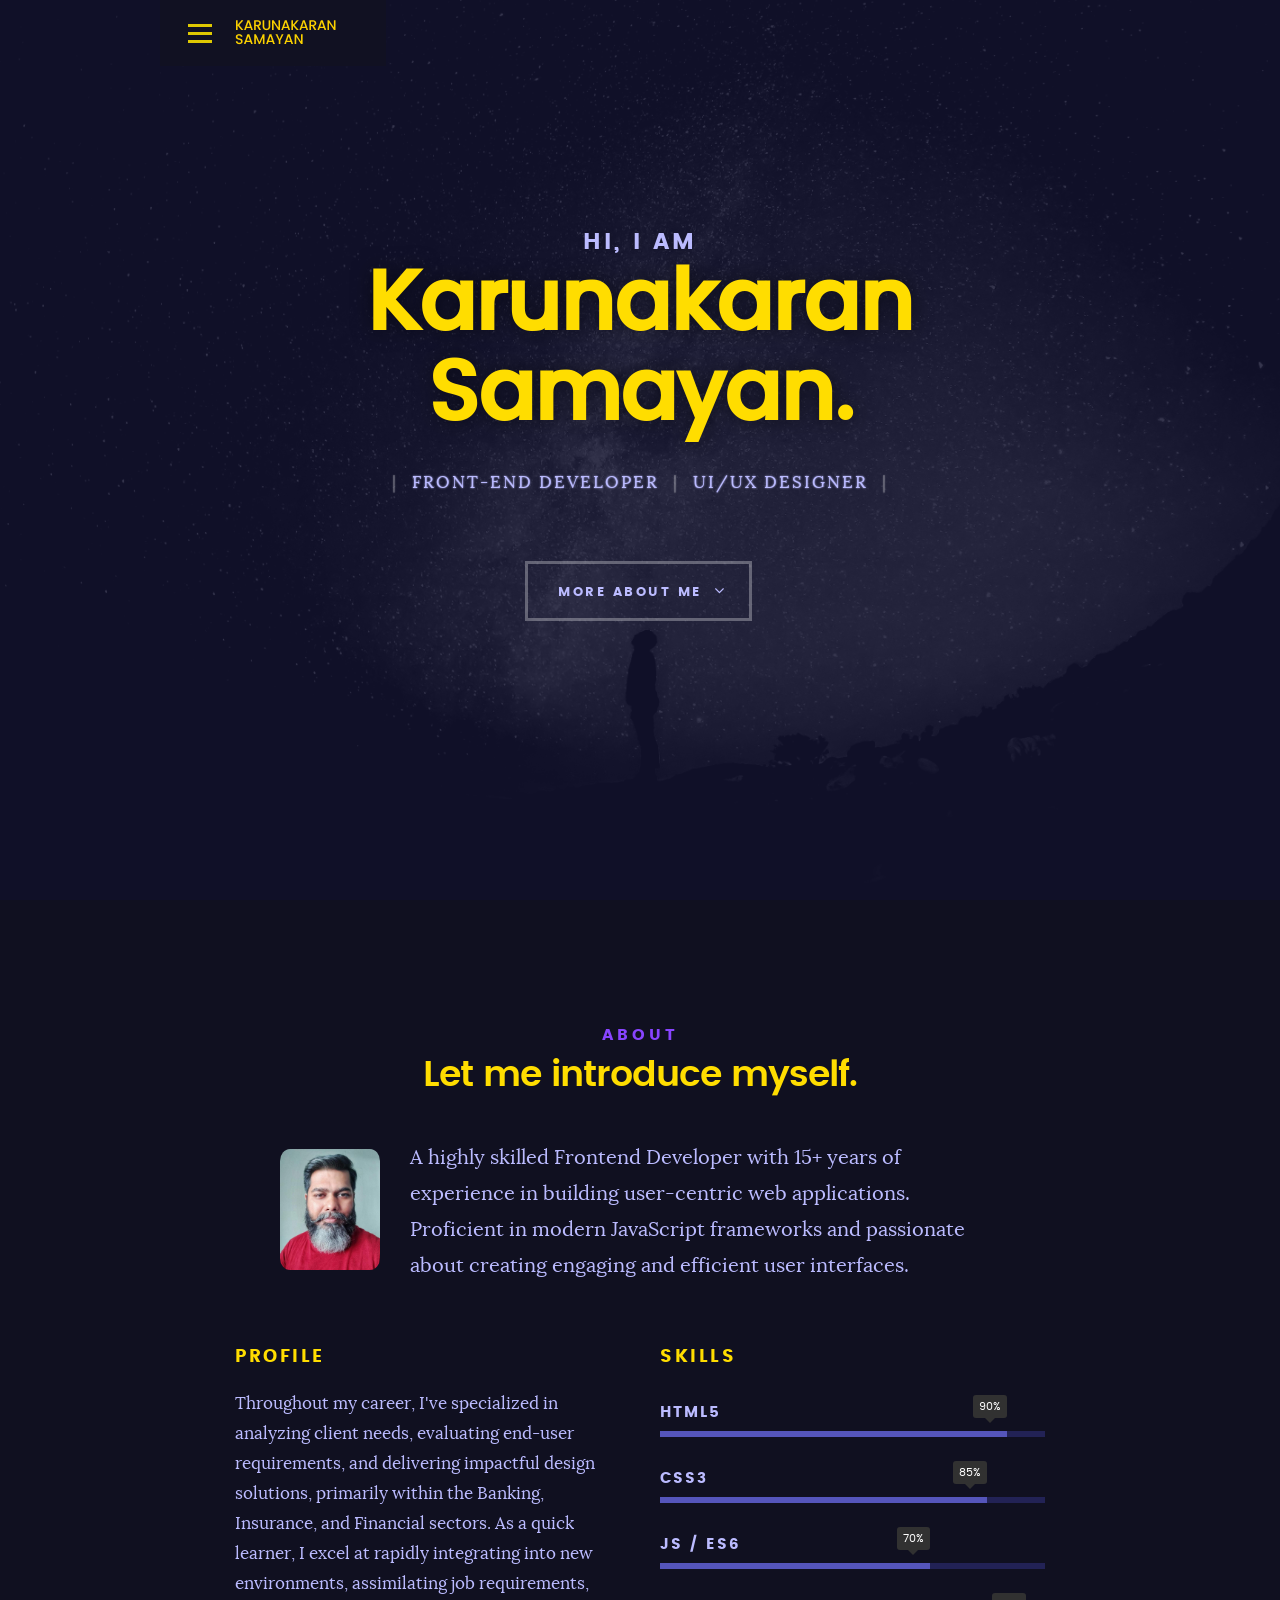
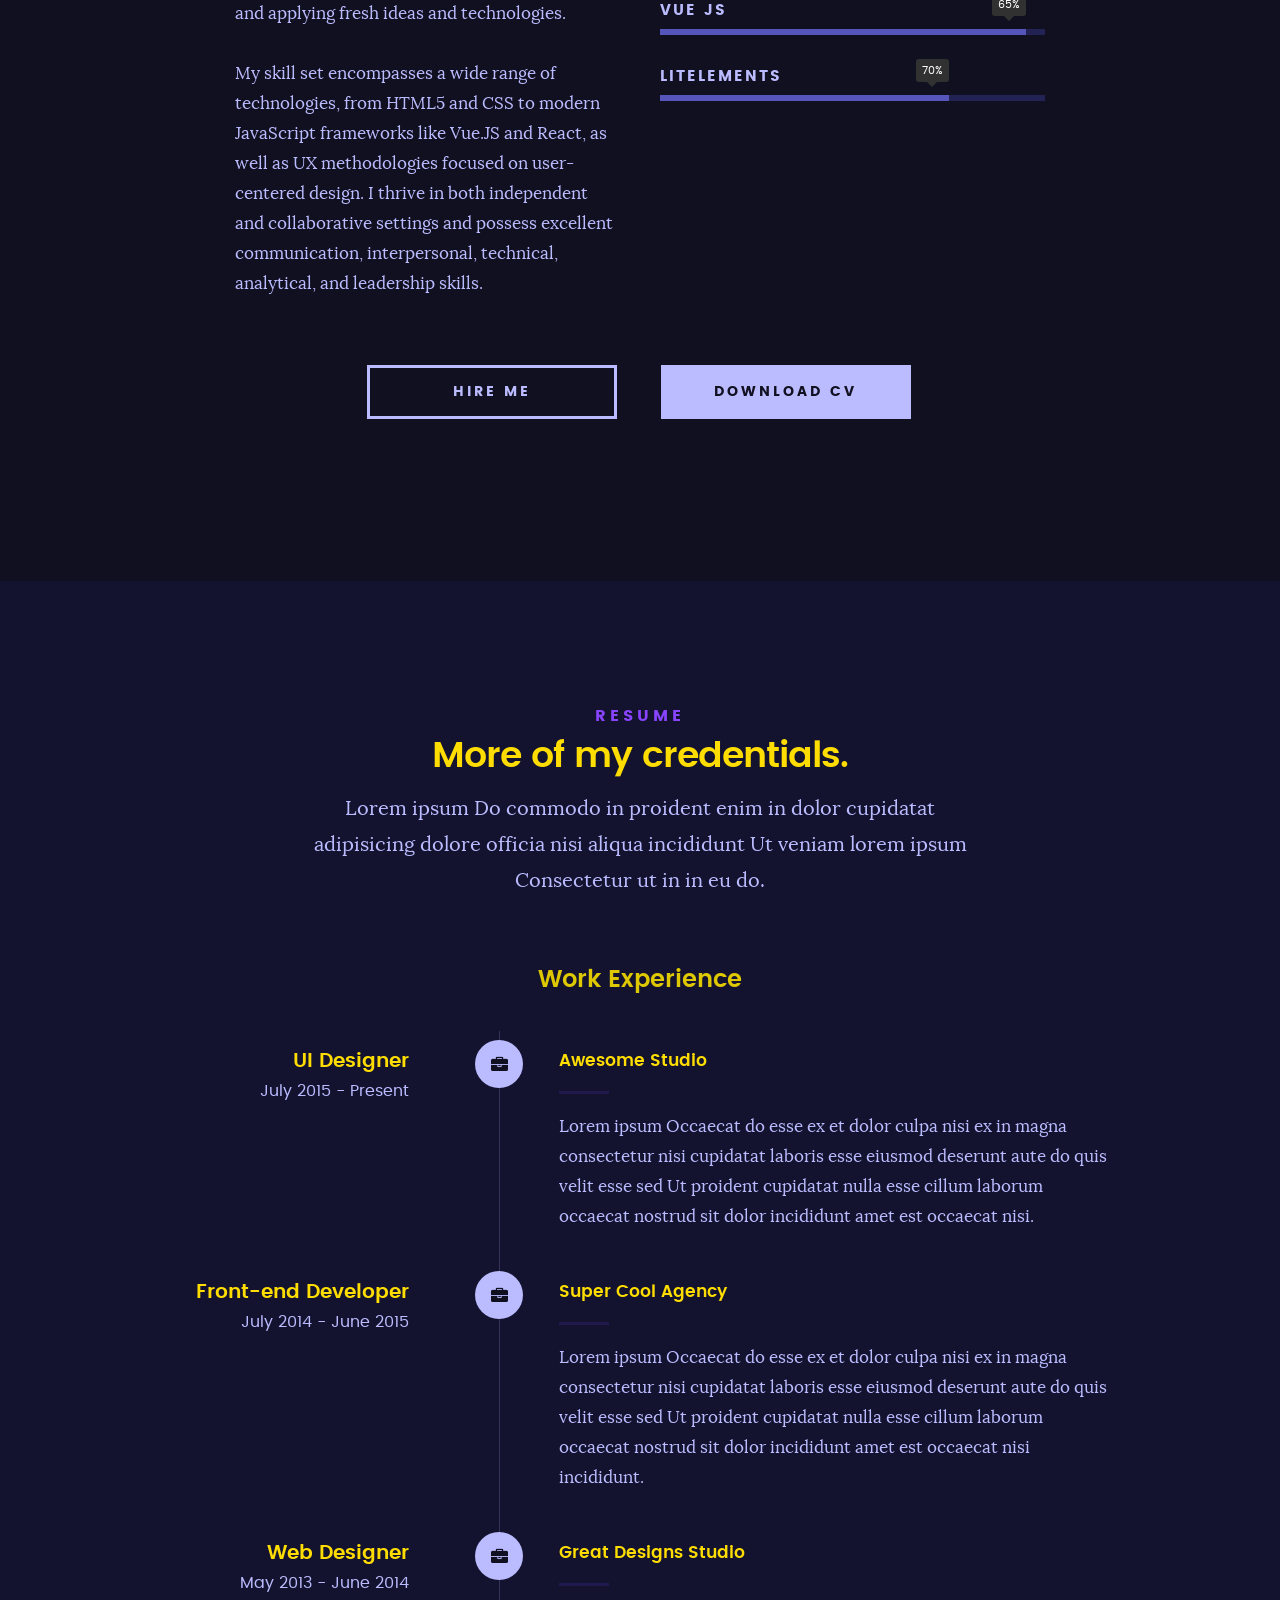
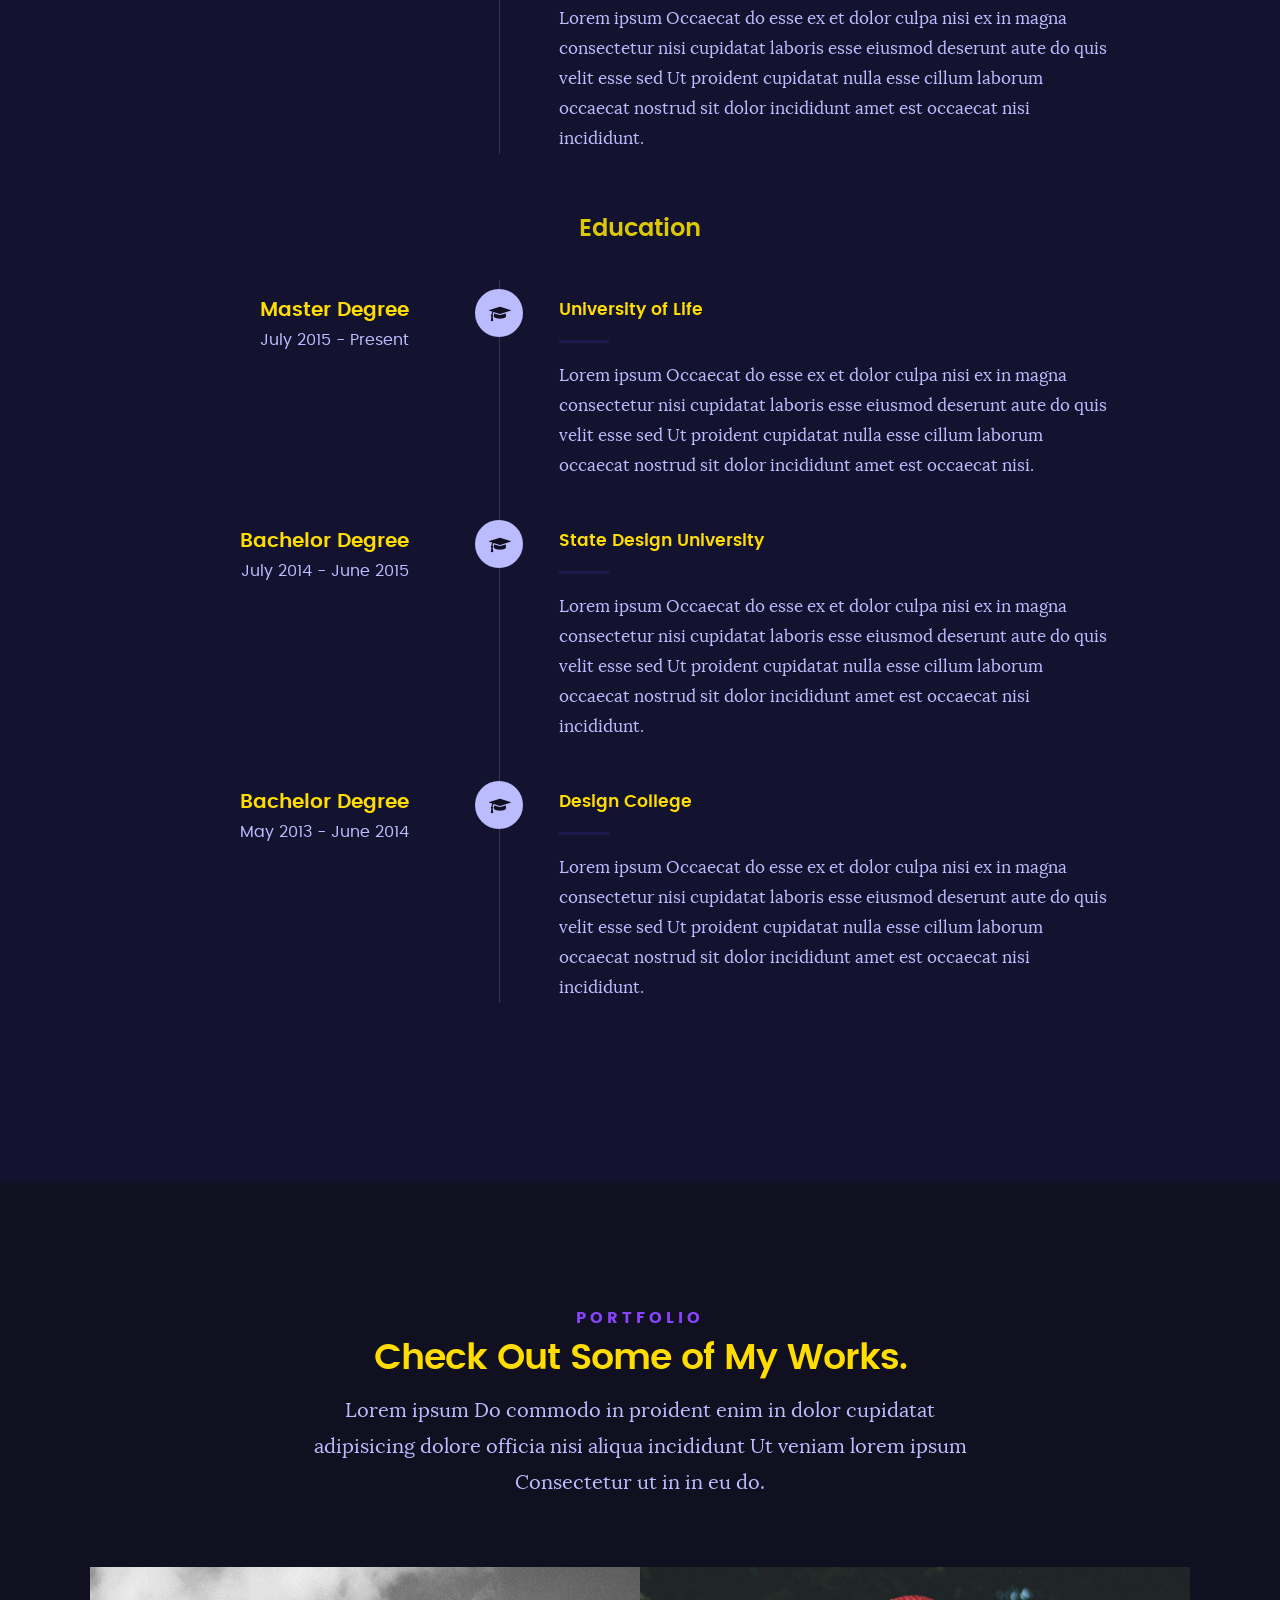
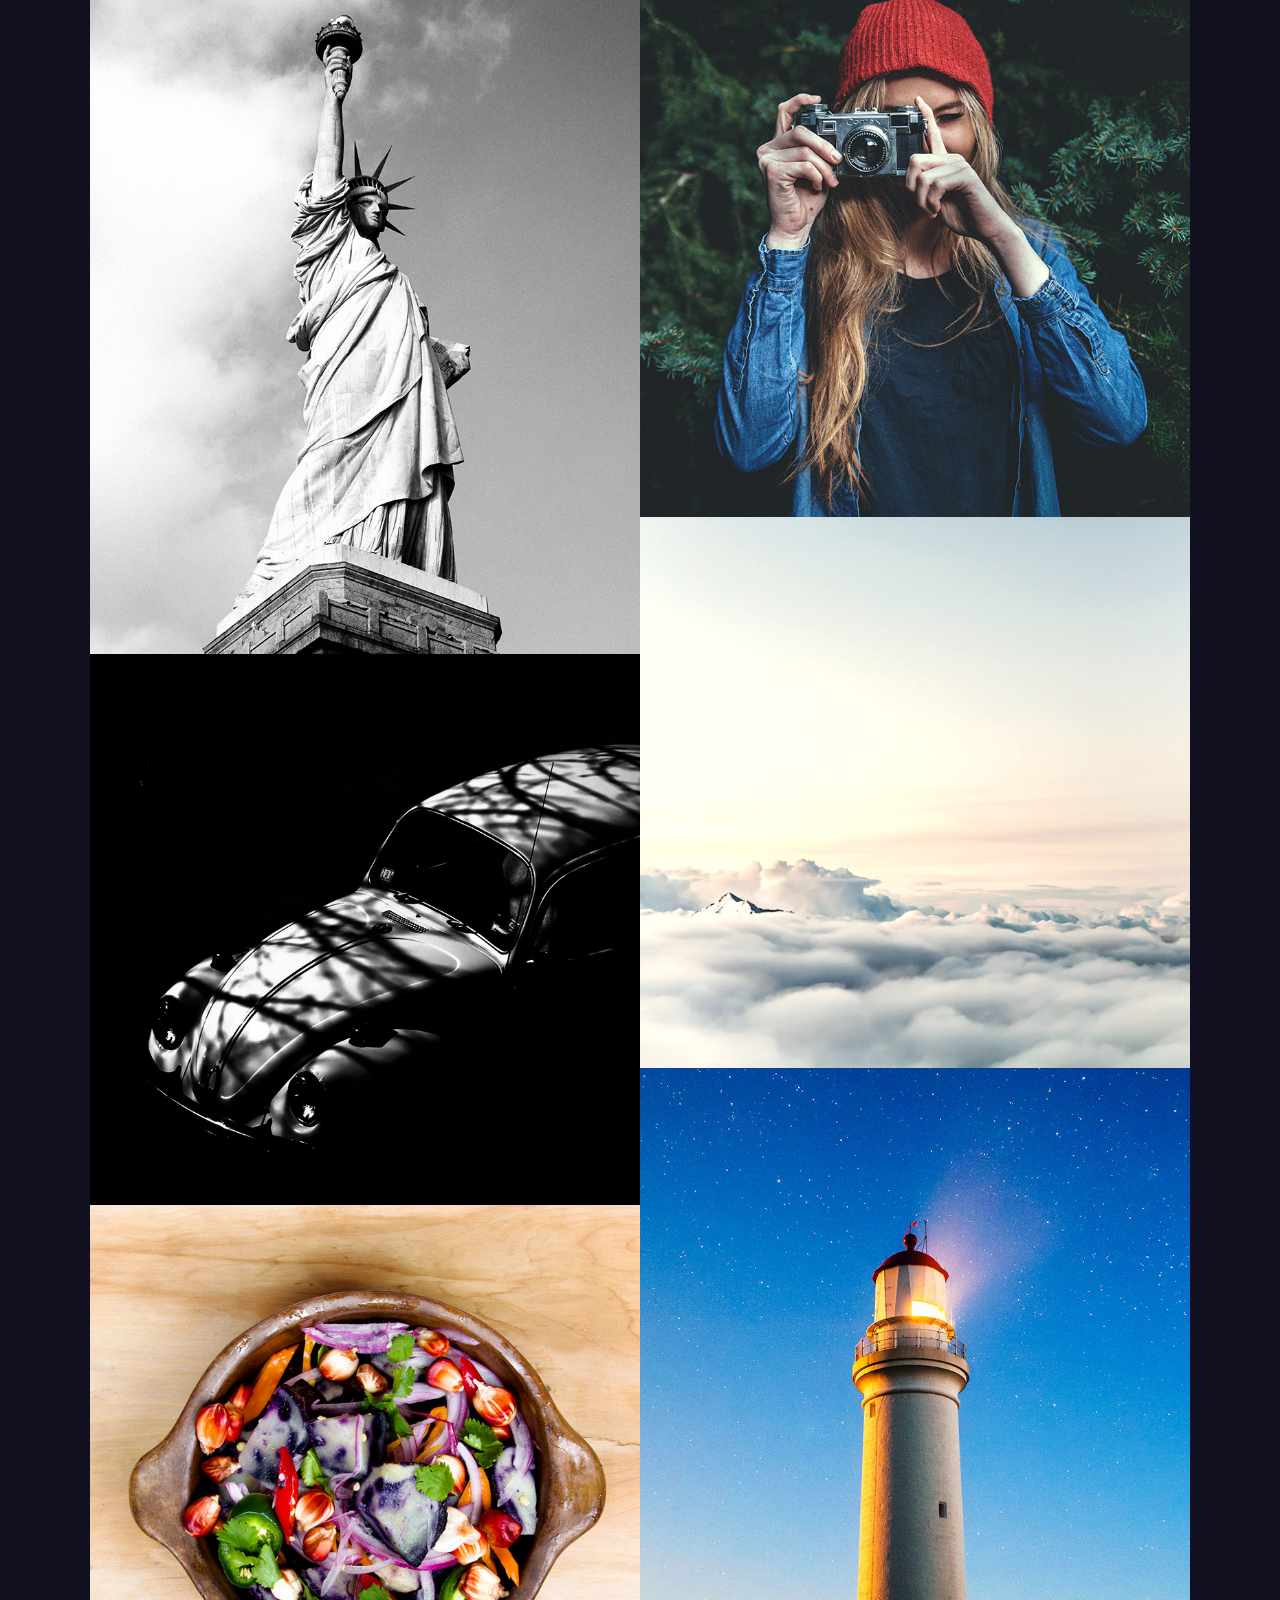
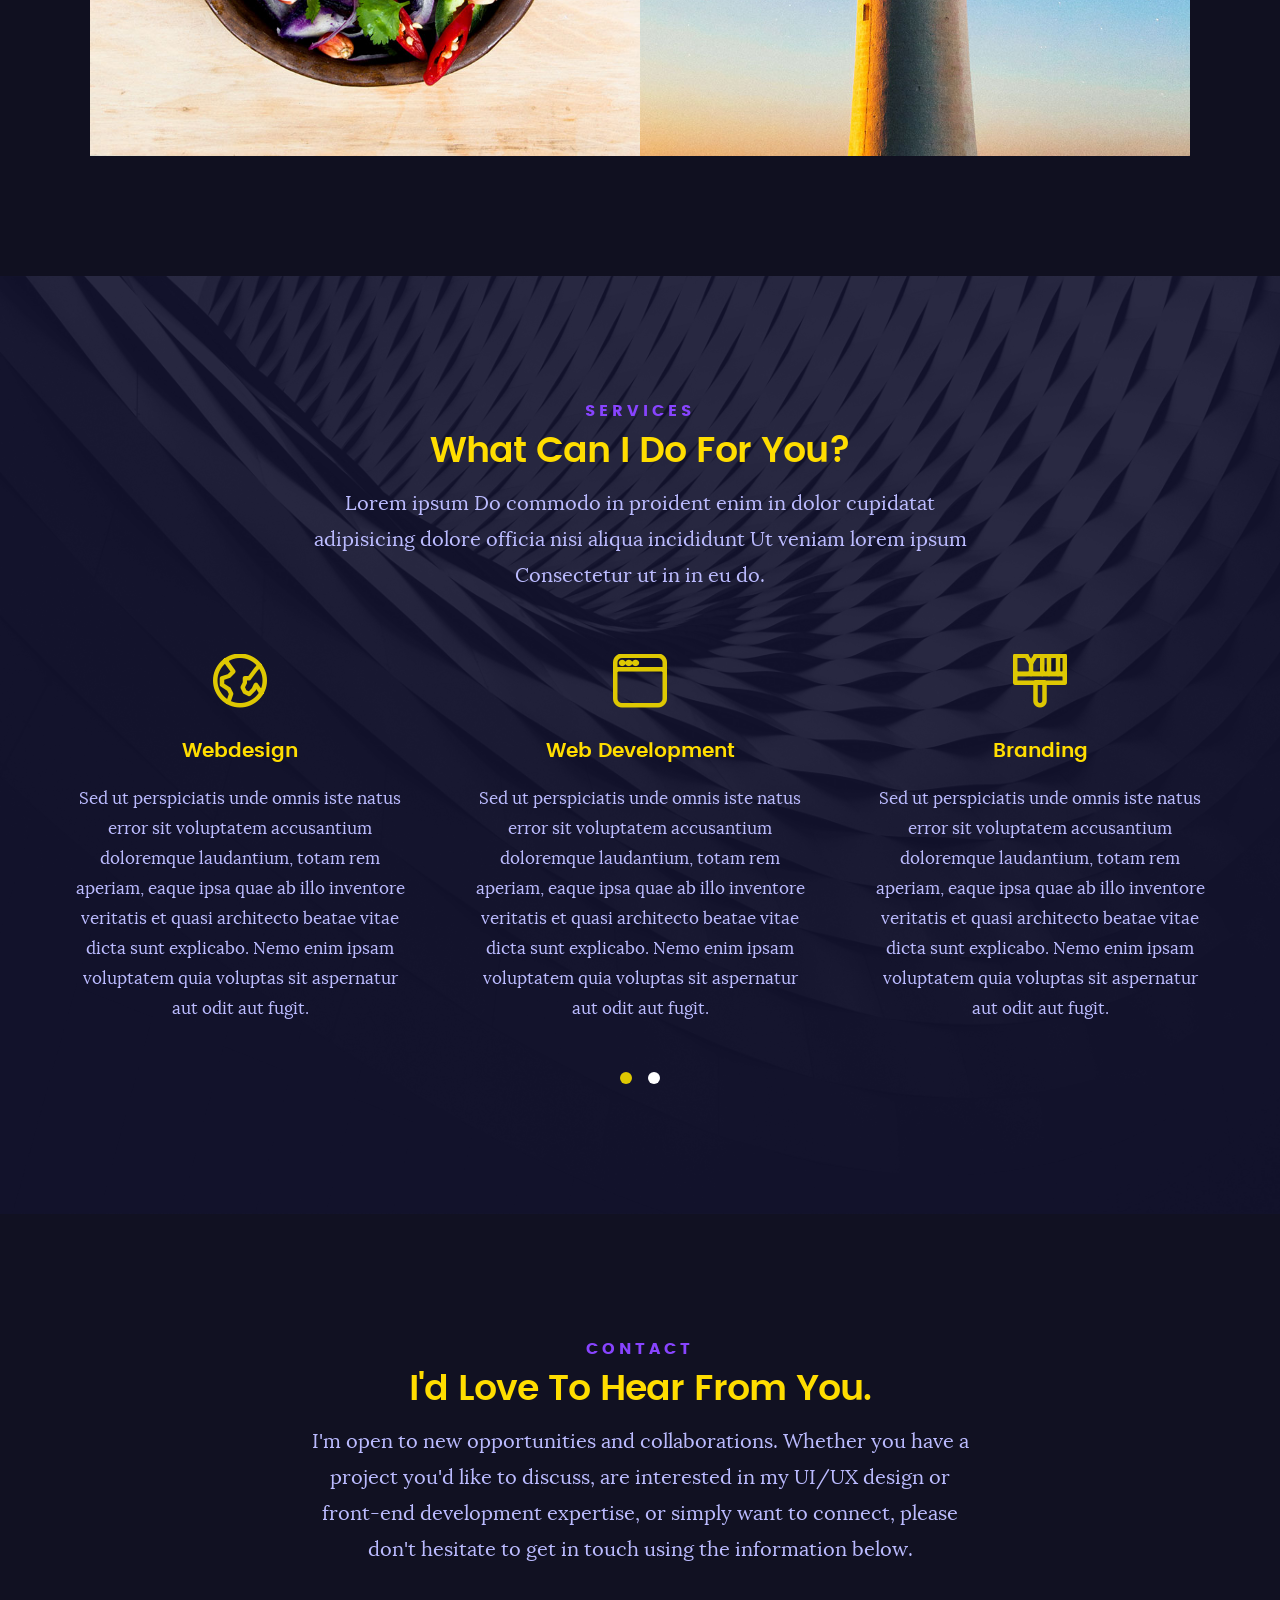
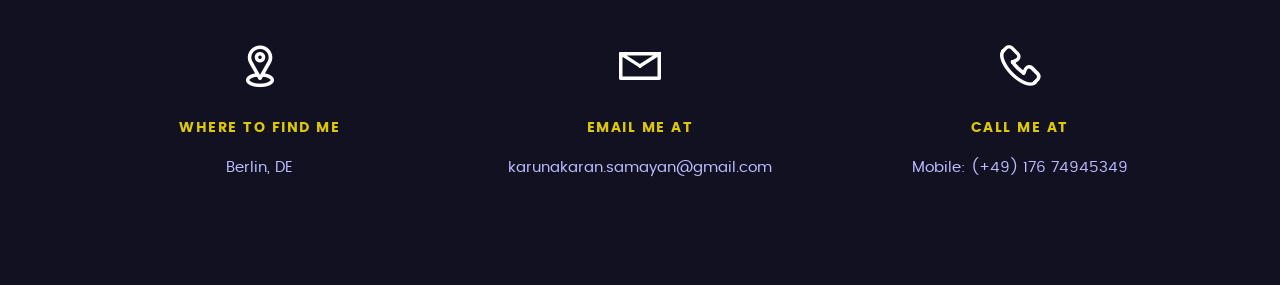
==== index.html @ 3fa2446a "update skills" ====
<!DOCTYPE html>
<!--[if IE 8 ]><html class="no-js oldie ie8" lang="en"> <![endif]-->
<!--[if IE 9 ]><html class="no-js oldie ie9" lang="en"> <![endif]-->
<!--[if (gte IE 9)|!(IE)]><!--><html class="no-js" lang="en"> <!--<![endif]-->
<head>

   <!--- basic page needs
   ================================================== -->
   <meta charset="utf-8">
	<title>Karunakaran Samayan</title>
	<meta name="description" content="">
	<meta name="author" content="">

   <!-- mobile specific metas
   ================================================== -->
	<meta name="viewport" content="width=device-width, initial-scale=1, maximum-scale=1">

 	<!-- CSS
   ================================================== -->
   <link rel="stylesheet" href="css/base.css">
   <link rel="stylesheet" href="css/main.css">
   <link rel="stylesheet" href="css/vendor.css">

   <!-- script
   ================================================== -->
	<script src="js/modernizr.js"></script>
	<script src="js/pace.min.js"></script>

   <!-- favicons
	================================================== -->
	<link rel="icon" type="image/png" href="favicon.png">

</head>

<body id="top">

	<!-- header
   ================================================== -->
   <header>
   	<div class="row">

   		<div class="top-bar">
   			<a class="menu-toggle" href="#"><span>Menu</span></a>

	   		<div class="logo">
		         <a href="index.html">Karunakaran Samayan</a>
		      </div>

		   	<nav id="main-nav-wrap">
					<ul class="main-navigation">
						<li class="current"><a class="smoothscroll"  href="#intro" title="">Home</a></li>
						<li><a class="smoothscroll"  href="#about" title="">About</a></li>
						<li><a class="smoothscroll"  href="#resume" title="">Resume</a></li>
						<li><a class="smoothscroll"  href="#portfolio" title="">Portfolio</a></li>
						<li><a class="smoothscroll"  href="#services" title="">Services</a></li>
						<li><a class="smoothscroll"  href="#contact" title="">Contact</a></li>
						<li><a href="styles.html" title="">Style Demo</a></li>
					</ul>
				</nav>
   		</div> <!-- /top-bar -->

   	</div> <!-- /row -->
   </header> <!-- /header -->

	<!-- intro section
   ================================================== -->
   <section id="intro">

   	<div class="intro-overlay"></div>

   	<div class="intro-content">
   		<div class="row">

   			<div class="col-twelve">

	   			<h5>Hi, I am</h5>
	   			<h1>Karunakaran Samayan.</h1>

	   			<p class="intro-position">
	   				<span>Front-end Developer</span>
	   				<span>UI/UX Designer</span>
	   			</p>

	   			<a class="button stroke smoothscroll" href="#about" title="">More About Me</a>

	   		</div>

   		</div>
   	</div> <!-- /intro-content -->

   </section> <!-- /intro -->


   <!-- about section
   ================================================== -->
   <section id="about">

   	<div class="row section-intro">
   		<div class="col-twelve">

   			<h5>About</h5>
   			<h1>Let me introduce myself.</h1>

   			<div class="intro-info">

   				<img src="images/profile-pic.jpg" alt="Profile Picture">

   				<p class="lead">A highly skilled Frontend Developer with 15+ years of experience in building user-centric web applications. Proficient in modern JavaScript frameworks and passionate about creating engaging and efficient user interfaces.</p>
   			</div>

   		</div>
   	</div> <!-- /section-intro -->

   	<div class="row about-content">

   		<div class="col-six tab-full">

   			<h3>Profile</h3>
   			<p> Throughout my career, I've specialized in analyzing client needs, evaluating end-user requirements, and delivering impactful design solutions, primarily within the Banking, Insurance, and Financial sectors. As a quick learner, I excel at rapidly integrating into new environments, assimilating job requirements, and applying fresh ideas and technologies.
					</p><p>My skill set encompasses a wide range of technologies, from HTML5 and CSS to modern JavaScript frameworks like Vue.JS and React, as well as UX methodologies focused on user-centered design. I thrive in both independent and collaborative settings and possess excellent communication, interpersonal, technical, analytical, and leadership skills.</p>

   			 <!--<ul class="info-list">
   				<li>
   					<strong>Fullname:</strong>
   					<span>Juan Dela Cruz</span>
   				</li>
   				<li>
   					<strong>Birth Date:</strong>
   					<span>September 28, 1987</span>
   				</li>
   				<li>
   					<strong>Job:</strong>
   					<span>Freelancer, Frontend Developer</span>
   				</li>
   				<li>
   					<strong>Website:</strong>
   					<span>www.kardswebsite.com</span>
   				</li>
   				<li>
   					<strong>Email:</strong>
   					<span>me@kardswebsite.com</span>
   				</li>

   			</ul> /info-list -->

   		</div>

   		<div class="col-six tab-full">

   			<h3>Skills</h3>

				<ul class="skill-bars">
				   <li>
				   	<div class="progress percent90"><span>90%</span></div>
				   	<strong>HTML5</strong>
				   </li>
				   <li>
				   	<div class="progress percent85"><span>85%</span></div>
				   	<strong>CSS3</strong>
				   </li>
				   <li>
				   	<div class="progress percent70"><span>70%</span></div>
				   	<strong>JS / ES6</strong>
				   </li>
				   <li>
				   	<div class="progress percent95"><span>65%</span></div>
				   	<strong>Vue Js</strong>
				   </li>
				   <li>
				   	<div class="progress percent75"><span>70%</span></div>
				   	<strong>Litelements</strong>
				   </li>

				</ul> <!-- /skill-bars -->

   		</div>

   	</div>

   	<div class="row button-section">
   		<div class="col-twelve">
   			<a href="#contact" title="Hire Me" class="button stroke smoothscroll">Hire Me</a>
   			<a href="#" title="Download CV" class="button button-primary">Download CV</a>
   		</div>
   	</div>

   </section> <!-- /process-->


   <!-- resume Section
   ================================================== -->
	<section id="resume" class="grey-section">

		<div class="row section-intro">
   		<div class="col-twelve">

   			<h5>Resume</h5>
   			<h1>More of my credentials.</h1>

   			<p class="lead">Lorem ipsum Do commodo in proident enim in dolor cupidatat adipisicing dolore officia nisi aliqua incididunt Ut veniam lorem ipsum Consectetur ut in in eu do.</p>

   		</div>
   	</div> <!-- /section-intro-->

   	<div class="row resume-timeline">

   		<div class="col-twelve resume-header">

   			<h2>Work Experience</h2>

   		</div> <!-- /resume-header -->

   		<div class="col-twelve">

   			<div class="timeline-wrap">

   				<div class="timeline-block">

	   				<div class="timeline-ico">
	   					<i class="fa fa-briefcase"></i>
	   				</div>

	   				<div class="timeline-header">
	   					<h3>UI Designer</h3>
	   					<p>July 2015 - Present</p>
	   				</div>

	   				<div class="timeline-content">
	   					<h4>Awesome Studio</h4>
	   					<p>Lorem ipsum Occaecat do esse ex et dolor culpa nisi ex in magna consectetur nisi cupidatat laboris esse eiusmod deserunt aute do quis velit esse sed Ut proident cupidatat nulla esse cillum laborum occaecat nostrud sit dolor incididunt amet est occaecat nisi.</p>
	   				</div>

	   			</div> <!-- /timeline-block -->

	   			<div class="timeline-block">

	   				<div class="timeline-ico">
	   					<i class="fa fa-briefcase"></i>
	   				</div>

	   				<div class="timeline-header">
	   					<h3>Front-end Developer</h3>
	   					<p>July 2014 - June 2015</p>
	   				</div>

	   				<div class="timeline-content">
	   					<h4>Super Cool Agency</h4>
	   					<p>Lorem ipsum Occaecat do esse ex et dolor culpa nisi ex in magna consectetur nisi cupidatat laboris esse eiusmod deserunt aute do quis velit esse sed Ut proident cupidatat nulla esse cillum laborum occaecat nostrud sit dolor incididunt amet est occaecat nisi incididunt.</p>
	   				</div>

	   			</div> <!-- /timeline-block -->

	   			<div class="timeline-block">

	   				<div class="timeline-ico">
	   					<i class="fa fa-briefcase"></i>
	   				</div>

	   				<div class="timeline-header">
	   					<h3>Web Designer</h3>
	   					<p>May 2013 - June 2014</p>
	   				</div>

	   				<div class="timeline-content">
	   					<h4>Great Designs Studio</h4>
	   					<p>Lorem ipsum Occaecat do esse ex et dolor culpa nisi ex in magna consectetur nisi cupidatat laboris esse eiusmod deserunt aute do quis velit esse sed Ut proident cupidatat nulla esse cillum laborum occaecat nostrud sit dolor incididunt amet est occaecat nisi incididunt.</p>
	   				</div>

	   			</div> <!-- /timeline-block -->

   			</div> <!-- /timeline-wrap -->

   		</div> <!-- /col-twelve -->

   	</div> <!-- /resume-timeline -->

   	<div class="row resume-timeline">

   		<div class="col-twelve resume-header">

   			<h2>Education</h2>

   		</div> <!-- /resume-header -->

   		<div class="col-twelve">

   			<div class="timeline-wrap">

   				<div class="timeline-block">

	   				<div class="timeline-ico">
	   					<i class="fa fa-graduation-cap"></i>
	   				</div>

	   				<div class="timeline-header">
	   					<h3>Master Degree</h3>
	   					<p>July 2015 - Present</p>
	   				</div>

	   				<div class="timeline-content">
	   					<h4>University of Life</h4>
	   					<p>Lorem ipsum Occaecat do esse ex et dolor culpa nisi ex in magna consectetur nisi cupidatat laboris esse eiusmod deserunt aute do quis velit esse sed Ut proident cupidatat nulla esse cillum laborum occaecat nostrud sit dolor incididunt amet est occaecat nisi.</p>
	   				</div>

	   			</div> <!-- /timeline-block -->

	   			<div class="timeline-block">

	   				<div class="timeline-ico">
	   					<i class="fa fa-graduation-cap"></i>
	   				</div>

	   				<div class="timeline-header">
	   					<h3>Bachelor Degree</h3>
	   					<p>July 2014 - June 2015</p>
	   				</div>

	   				<div class="timeline-content">
	   					<h4>State Design University</h4>
	   					<p>Lorem ipsum Occaecat do esse ex et dolor culpa nisi ex in magna consectetur nisi cupidatat laboris esse eiusmod deserunt aute do quis velit esse sed Ut proident cupidatat nulla esse cillum laborum occaecat nostrud sit dolor incididunt amet est occaecat nisi incididunt.</p>
	   				</div>

	   			</div> <!-- /timeline-block -->

	   			<div class="timeline-block">

	   				<div class="timeline-ico">
	   					<i class="fa fa-graduation-cap"></i>
	   				</div>

	   				<div class="timeline-header">
	   					<h3>Bachelor Degree</h3>
	   					<p>May 2013 - June 2014</p>
	   				</div>

	   				<div class="timeline-content">
	   					<h4>Design College</h4>
	   					<p>Lorem ipsum Occaecat do esse ex et dolor culpa nisi ex in magna consectetur nisi cupidatat laboris esse eiusmod deserunt aute do quis velit esse sed Ut proident cupidatat nulla esse cillum laborum occaecat nostrud sit dolor incididunt amet est occaecat nisi incididunt.</p>
	   				</div>

	   			</div> <!-- /timeline-block -->

   			</div> <!-- /timeline-wrap -->

   		</div> <!-- /col-twelve -->

   	</div> <!-- /resume-timeline -->

	</section> <!-- /features -->


	<!-- Portfolio Section
   ================================================== -->
	<section id="portfolio">

		<div class="row section-intro">
   		<div class="col-twelve">

   			<h5>Portfolio</h5>
   			<h1>Check Out Some of My Works.</h1>

   			<p class="lead">Lorem ipsum Do commodo in proident enim in dolor cupidatat adipisicing dolore officia nisi aliqua incididunt Ut veniam lorem ipsum Consectetur ut in in eu do.</p>

   		</div>
   	</div> <!-- /section-intro-->

   	<div class="row portfolio-content">

   		<div class="col-twelve">

   			<!-- portfolio-wrapper -->
	         <div id="folio-wrapper" class="block-1-2 block-mob-full stack">

	         	<div class="bgrid folio-item">
	               <div class="item-wrap">
	               	<img src="images/portfolio/liberty.jpg" alt="Liberty">
	                  <a href="#modal-01" class="overlay">
	                     <div class="folio-item-table">
	                     	<div class="folio-item-cell">
		     					       <h3 class="folio-title">Liberty</h3>
		     					    	 <span class="folio-types">
		     					       	  Graphic Design
		     					       </span>
		     					   </div>
	                     </div>
	                  </a>
	               </div>
	        		</div> <!-- /folio-item -->

	        		<div class="bgrid folio-item">
	               <div class="item-wrap">
	               	<img src="images/portfolio/shutterbug.jpg" alt="Shutterbug">
	               	<a href="#modal-02" class="overlay">
	                     <div class="folio-item-table">
	                     	<div class="folio-item-cell">
	                     		<h3 class="folio-title">Shutterbug</h3>
		     					    	<span class="folio-types">
		     					       	  Web Design
		     					      </span>
		     					   </div>
	                     </div>
	                  </a>
	               </div>
	        		</div> <!-- /folio-item -->

	            <div class="bgrid folio-item">
	               <div class="item-wrap">
	               	<img src="images/portfolio/clouds.jpg"alt="Clouds">
	                  <a href="#modal-03" class="overlay">
	                     <div class="folio-item-table">
	                     	<div class="folio-item-cell">
	                     		<h3 class="folio-title">Clouds</h3>
		     					    	<span class="folio-types">
		     					       	  Web Design
		     					      </span>
		     					   </div>
	                     </div>
	                  </a>
	               </div>
	        		</div> <!-- /folio-item -->

	            <div class="bgrid folio-item">
	               <div class="item-wrap">
	               	<img src="images/portfolio/beetle.jpg" alt="Beetle">
	                  <a href="#modal-04" class="overlay">
	                     <div class="folio-item-table">
	                     	<div class="folio-item-cell">
	                     		<h3 class="folio-title">Beetle</h3>
		     					    	<span class="folio-types">
		     					       	  Branding
		     					      </span>
		     					   </div>
	                     </div>
	                  </a>
	               </div>
	        		</div> <!-- /folio-item -->

	        		<div class="bgrid folio-item">
	               <div class="item-wrap">
	               	<img src="images/portfolio/lighthouse.jpg" alt="Lighthouse">
	                  <a href="#modal-05" class="overlay">
	                     <div class="folio-item-table">
	                     	<div class="folio-item-cell">
	                     		<h3 class="folio-title">Lighthouse</h3>
		     					    	<span class="folio-types">
		     					       	  Web Development
		     					      </span>
		     					   </div>
	                     </div>
	                  </a>
	               </div>
	        		</div> <!-- /folio-item -->

	            <div class="bgrid folio-item">
	               <div class="item-wrap">
	               	<img src="images/portfolio/salad.jpg" alt="Salad">
	                  <a href="#modal-06" class="overlay">
	                     <div class="folio-item-table">
	                     	<div class="folio-item-cell">
	                     		<h3 class="folio-title">Salad</h3>
		     					    	<span class="folio-types">
		     					       	  Branding
		     					      </span>
		     					   </div>
	                     </div>
	                  </a>
	               </div>
	        		</div> <!-- /folio-item -->

	            <!-- modal popups - begin
	            ============================================================= -->
	            <div id="modal-01" class="popup-modal slider mfp-hide">

				     	<div class="media">
				     		<img src="images/portfolio/modals/m-liberty.jpg" alt="" />
				     	</div>

					   <div class="description-box">
					      <h4>Liberty</h4>
					      <p>Proin gravida nibh vel velit auctor aliquet. Aenean sollicitudin, lorem quis bibendum auctor, nisi elit consequat ipsum, nec sagittis sem nibh id elit.</p>

					      <div class="categories">Web Development</div>
					   </div>

			         <div class="link-box">
			            <a href="http://www.behance.net">Details</a>
					      <a href="#" class="popup-modal-dismiss">Close</a>
			         </div>

				   </div> <!-- /modal-01 -->

				   <div id="modal-02" class="popup-modal slider mfp-hide">

				     	<div class="media">
				     		<img src="images/portfolio/modals/m-shutterbug.jpg" alt="" />
				     	</div>

					   <div class="description-box">
					      <h4>Shutterbug</h4>
					      <p>Proin gravida nibh vel velit auctor aliquet. Aenean sollicitudin, lorem quis bibendum auctor, nisi elit consequat ipsum, nec sagittis sem nibh id elit.</p>

					      <div class="categories">Web Design</div>
					   </div>

			         <div class="link-box">
			            <a href="http://www.behance.net">Details</a>
					      <a href="#" class="popup-modal-dismiss">Close</a>
			         </div>

				   </div> <!-- /modal-02 -->

				   <div id="modal-03" class="popup-modal slider mfp-hide">

				     	<div class="media">
				     		<img src="images/portfolio/modals/m-clouds.jpg" alt="" />
				     	</div>

					   <div class="description-box">
					      <h4>Clouds</h4>
					      <p>Proin gravida nibh vel velit auctor aliquet. Aenean sollicitudin, lorem quis bibendum auctor, nisi elit consequat ipsum, nec sagittis sem nibh id elit.</p>

					      <div class="categories">Web Design</div>
					   </div>

			         <div class="link-box">
			            <a href="http://www.behance.net">Details</a>
					      <a href="#" class="popup-modal-dismiss">Close</a>
			         </div>

				   </div> <!-- /modal-03 -->

				   <div id="modal-04" class="popup-modal slider mfp-hide">

				     	<div class="media">
				     		<img src="images/portfolio/modals/m-beetle.jpg" alt="" />
				     	</div>

					   <div class="description-box">
					      <h4>Beetle</h4>
					      <p>Proin gravida nibh vel velit auctor aliquet. Aenean sollicitudin, lorem quis bibendum auctor, nisi elit consequat ipsum, nec sagittis sem nibh id elit.</p>

					      <div class="categories">Branding</div>
					   </div>

			         <div class="link-box">
			            <a href="http://www.behance.net">Details</a>
					      <a href="#" class="popup-modal-dismiss">Close</a>
			         </div>

				   </div> <!-- /modal-04 -->

				   <div id="modal-05" class="popup-modal slider mfp-hide">

				     	<div class="media">
				     		<img src="images/portfolio/modals/m-lighthouse.jpg" alt="" />
				     	</div>

					   <div class="description-box">
					      <h4>Lighthouse</h4>
					      <p>Proin gravida nibh vel velit auctor aliquet. Aenean sollicitudin, lorem quis bibendum auctor, nisi elit consequat ipsum, nec sagittis sem nibh id elit.</p>

					      <div class="categories">Web Development</div>
					   </div>

			         <div class="link-box">
			            <a href="http://www.behance.net">Details</a>
					      <a href="#" class="popup-modal-dismiss">Close</a>
			         </div>

				   </div> <!-- /modal-05 -->

				   <div id="modal-06" class="popup-modal slider mfp-hide">

				     	<div class="media">
				     		<img src="images/portfolio/modals/m-salad.jpg" alt="" />
				     	</div>

					   <div class="description-box">
					      <h4>Salad</h4>
					      <p>Proin gravida nibh vel velit auctor aliquet. Aenean sollicitudin, lorem quis bibendum auctor, nisi elit consequat ipsum, nec sagittis sem nibh id elit.</p>

					      <div class="categories">Branding</div>
					   </div>

			         <div class="link-box">
			            <a href="http://www.behance.net">Details</a>
					      <a href="#" class="popup-modal-dismiss">Close</a>
			         </div>

				   </div> <!-- /modal-06 -->


				   <!-- modal popups - end
	            ============================================================= -->

	         </div> <!-- /portfolio-wrapper -->

   		</div>  <!-- /twelve -->

   	</div> <!-- /portfolio-content -->

	</section> <!-- /portfolio -->


	<!-- services Section
   ================================================== -->
	<section id="services">

		<div class="overlay"></div>

		<div class="row section-intro">
   		<div class="col-twelve">

   			<h5>Services</h5>
   			<h1>What Can I Do For You?</h1>

   			<p class="lead">Lorem ipsum Do commodo in proident enim in dolor cupidatat adipisicing dolore officia nisi aliqua incididunt Ut veniam lorem ipsum Consectetur ut in in eu do.</p>

   		</div>
   	</div> <!-- /section-intro -->

   	<div class="row services-content">

   		<div id="owl-slider" class="owl-carousel services-list">

	      	<div class="service">

	      		<span class="icon"><i class="icon-earth"></i></span>

	            <div class="service-content">

	            	 <h3>Webdesign</h3>

		            <p class="desc">Sed ut perspiciatis unde omnis iste natus error sit voluptatem accusantium doloremque laudantium, totam rem aperiam, eaque ipsa quae ab illo inventore veritatis et quasi architecto beatae vitae dicta sunt explicabo. Nemo enim ipsam voluptatem quia voluptas sit aspernatur aut odit aut fugit.
	         		</p>

	         	</div>

				</div> <!-- /service -->

				<div class="service">

					<span class="icon"><i class="icon-window"></i></span>

	            <div class="service-content">

	            	<h3>Web Development</h3>

		            <p class="desc">Sed ut perspiciatis unde omnis iste natus error sit voluptatem accusantium doloremque laudantium, totam rem aperiam, eaque ipsa quae ab illo inventore veritatis et quasi architecto beatae vitae dicta sunt explicabo. Nemo enim ipsam voluptatem quia voluptas sit aspernatur aut odit aut fugit.
	         		</p>

	            </div>

			   </div> <!-- /service -->

			   <div class="service">

			   	<span class="icon"><i class="icon-paint-brush"></i></span>

	            <div class="service-content">

	            	<h3>Branding</h3>

		            <p class="desc">Sed ut perspiciatis unde omnis iste natus error sit voluptatem accusantium doloremque laudantium, totam rem aperiam, eaque ipsa quae ab illo inventore veritatis et quasi architecto beatae vitae dicta sunt explicabo. Nemo enim ipsam voluptatem quia voluptas sit aspernatur aut odit aut fugit.
	        			</p>

	            </div>

			   </div> <!-- /service -->

				<div class="service">

					<span class="icon"><i class="icon-toggles"></i></span>

	            <div class="service-content">

	            	<h3>UI/UX Design</h3>

		            <p class="desc">Sed ut perspiciatis unde omnis iste natus error sit voluptatem accusantium doloremque laudantium, totam rem aperiam, eaque ipsa quae ab illo inventore veritatis et quasi architecto beatae vitae dicta sunt explicabo. Nemo enim ipsam voluptatem quia voluptas sit aspernatur aut odit aut fugit.
	         		</p>

	            </div>

				</div> <!-- /service -->

			   <div class="service">

			   	<span class="icon"><i class="icon-image"></i></span>

	            <div class="service-content">

	            	<h3>Graphics Design</h3>

		            <p class="desc">Sed ut perspiciatis unde omnis iste natus error sit voluptatem accusantium doloremque laudantium, totam rem aperiam, eaque ipsa quae ab illo inventore veritatis et quasi architecto beatae vitae dicta sunt explicabo. Nemo enim ipsam voluptatem quia voluptas sit aspernatur aut odit aut fugit.
	        			</p>

	            </div>

			   </div> <!-- /service -->

			   <div class="service">

			   	<span class="icon"><i class="icon-chat"></i></span>

	            <div class="service-content">

	            	 <h3>Consultancy</h3>

		            <p class="desc">Sed ut perspiciatis unde omnis iste natus error sit voluptatem accusantium doloremque laudantium, totam rem aperiam, eaque ipsa quae ab illo inventore veritatis et quasi architecto beatae vitae dicta sunt explicabo. Nemo enim ipsam voluptatem quia voluptas sit aspernatur aut odit aut fugit.
	        			</p>

	            </div>

			   </div> <!-- /service -->

	      </div> <!-- /services-list -->

   	</div> <!-- /services-content -->

	</section> <!-- /services -->


   <!-- contact
   ================================================== -->
	<section id="contact">

		<div class="row section-intro">
   		<div class="col-twelve">

   			<h5>Contact</h5>
   			<h1>I'd Love To Hear From You.</h1>

   			<p class="lead">I'm open to new opportunities and collaborations. Whether you have a project you'd like to discuss, are interested in my UI/UX design or front-end development expertise, or simply want to connect, please don't hesitate to get in touch using the information below.</p>

   		</div>
   	</div> <!-- /section-intro -->


   	<div class="row contact-info">

   		<div class="col-four tab-full">

   			<div class="icon">
   				<i class="icon-pin"></i>
   			</div>

   			<h5>Where to find me</h5>

   			<p>
           Berlin, DE
            </p>

   		</div>

   		<div class="col-four tab-full collapse">

   			<div class="icon">
   				<i class="icon-mail"></i>
   			</div>

   			<h5>Email Me At</h5>

   			<p>karunakaran.samayan@gmail.com
			   </p>

   		</div>

   		<div class="col-four tab-full">

   			<div class="icon">
   				<i class="icon-phone"></i>
   			</div>

   			<h5>Call Me At</h5>

   			<p>
			   	Mobile: (+49) 176 74945349
			   </p>

   		</div>

   	</div> <!-- /contact-info -->

	</section> <!-- /contact -->


   <!-- footer
   ==================================================

   <footer>
     	<div class="row">

     		<div class="col-six tab-full pull-right social">

     			<ul class="footer-social">
			      <li><a href="#"><i class="fa fa-facebook"></i></a></li>
			      <li><a href="#"><i class="fa fa-behance"></i></a></li>
			      <li><a href="#"><i class="fa fa-twitter"></i></a></li>
			      <li><a href="#"><i class="fa fa-dribbble"></i></a></li>
			      <li><a href="#"><i class="fa fa-instagram"></i></a></li>
			   </ul>

	      </div>

      	<div class="col-six tab-full">
	      	<div class="copyright">
		        	<span>© Copyright Kards 2016.</span>
		        	<span>Design by <a href="http://www.styleshout.com/">styleshout</a></span>
		         </div>
	      	</div>

	      	<div id="go-top">
		         <a class="smoothscroll" title="Back to Top" href="#top"><i class="fa fa-long-arrow-up"></i></a>
		      </div>

      	</div>
   </footer><!-- /row -->

   <div id="preloader">
    	<div id="loader"></div>
   </div>

   <!-- Java Script
   ================================================== -->
   <script src="js/jquery-2.1.3.min.js"></script>
   <script src="js/plugins.js"></script>
   <script src="js/main.js"></script>

</body>

</html>
---- css/base.css ----
/**
 * =================================================================== 
 *
 *  Kards v1.0 Base Stylesheet
 *  url: styleshout.com
 *  03-01-2016
 *  ------------------------------------------------------------------
 *  TOC:
 *  01. reset
 *  02. basic/base setup styles
 *  03. grid
 *  04. MISC
 *
 * =================================================================== 
 */

/** 
 * ===================================================================
 * 01. reset - normalize.css v3.0.2 | MIT License | git.io/normalize
 *
 * ------------------------------------------------------------------- 
 */
html {
	font-family: sans-serif;
	-ms-text-size-adjust: 100%;
	-webkit-text-size-adjust: 100%;
}

body {
	margin: 0;
}

article,
aside,
details,
figcaption,
figure,
footer,
header,
hgroup,
main,
menu,
nav,
section,
summary {
	display: block;
}

audio,
canvas,
progress,
video {
	display: inline-block;
	vertical-align: baseline;
}

audio:not([controls]) {
	display: none;
	height: 0;
}

[hidden],
template {
	display: none;
}

a {
	background: transparent;
}

a:active,
a:hover {
	outline: 0;
}

abbr[title] {
	border-bottom: 1px dotted;
}

b,
strong {
	font-weight: bold;
}

dfn {
	font-style: italic;
}

h1 {
	font-size: 2em;
	margin: 0.67em 0;
}

mark {
	background: #ff0;
	color: #000;
}

small {
	font-size: 80%;
}

sub,
sup {
	font-size: 75%;
	line-height: 0;
	position: relative;
	vertical-align: baseline;
}

sup {
	top: -0.5em;
}

sub {
	bottom: -0.25em;
}

img {
	border: 0;
}

svg:not(:root) {
	overflow: hidden;
}

figure {
	margin: 1em 40px;
}

hr {
	-moz-box-sizing: content-box;
	box-sizing: content-box;
	height: 0;
}

pre {
	overflow: auto;
}

code,
kbd,
pre,
samp {
	font-family: monospace, monospace;
	font-size: 1em;
}

button,
input,
optgroup,
select,
textarea {
	color: inherit;
	font: inherit;
	margin: 0;
}

button {
	overflow: visible;
}

button,
select {
	text-transform: none;
}

button,
html input[type="button"],
input[type="reset"],
input[type="submit"] {
	-webkit-appearance: button;
	cursor: pointer;
}

button[disabled],
html input[disabled] {
	cursor: default;
}

button::-moz-focus-inner,
input::-moz-focus-inner {
	border: 0;
	padding: 0;
}

input {
	line-height: normal;
}

input[type="checkbox"],
input[type="radio"] {
	box-sizing: border-box;
	padding: 0;
}

input[type="number"]::-webkit-inner-spin-button,
input[type="number"]::-webkit-outer-spin-button {
	height: auto;
}

input[type="search"] {
	-webkit-appearance: textfield;
	-moz-box-sizing: content-box;
	-webkit-box-sizing: content-box;
	box-sizing: content-box;
}

input[type="search"]::-webkit-search-cancel-button,
input[type="search"]::-webkit-search-decoration {
	-webkit-appearance: none;
}

fieldset {
	border: 1px solid #c0c0c0;
	margin: 0 2px;
	padding: 0.35em 0.625em 0.75em;
}

legend {
	border: 0;
	padding: 0;
}

textarea {
	overflow: auto;
}

optgroup {
	font-weight: bold;
}

table {
	border-collapse: collapse;
	border-spacing: 0;
}

td,
th {
	padding: 0;
}

/** 
 * ===================================================================
 * 02. basic/base setup styles - (_basic.scss)
 *
 * ------------------------------------------------------------------- 
 */
html {
	font-size: 62.5%;
	box-sizing: border-box;
}

*,
*::before,
*::after {
	box-sizing: inherit;
}

body {
	font-weight: normal;
	line-height: 1;
	text-rendering: optimizeLegibility;
	word-wrap: break-word;
	-webkit-overflow-scrolling: touch;
	-webkit-text-size-adjust: none;
}

body,
input,
button {
	-moz-osx-font-smoothing: grayscale;
	-webkit-font-smoothing: antialiased;
}

/**
 * Media - (_basic.scss)
 * ------------------------------------------------------------------- 
 */
img,
video {
	max-width: 100%;
	height: auto;
}

/**
 * Typography resets - (_basic.scss)
 * ------------------------------------------------------------------- 
 */
div,
dl,
dt,
dd,
ul,
ol,
li,
h1,
h2,
h3,
h4,
h5,
h6,
pre,
form,
p,
blockquote,
th,
td {
	margin: 0;
	padding: 0;
}

h1,
h2,
h3,
h4,
h5,
h6 {
	-webkit-font-variant-ligatures: common-ligatures;
	-moz-font-variant-ligatures: common-ligatures;
	font-variant-ligatures: common-ligatures;
	text-rendering: optimizeLegibility;
}

em,
i {
	font-style: italic;
	line-height: inherit;
}

strong,
b {
	font-weight: bold;
	line-height: inherit;
}

small {
	font-size: 60%;
	line-height: inherit;
}

ol,
ul {
	list-style: none;
}

li {
	display: block;
}

/**
 * links - (_basic.scss)
 * ------------------------------------------------------------------- 
 */
a {
	text-decoration: none;
	line-height: inherit;
}

a img {
	border: none;
}

/**
 * inputs - (_basic.scss)
 * ------------------------------------------------------------------- 
 */
fieldset {
	margin: 0;
	padding: 0;
}

input[type="email"],
input[type="number"],
input[type="search"],
input[type="text"],
input[type="tel"],
input[type="url"],
input[type="password"],
textarea {
	-webkit-appearance: none;
	-moz-appearance: none;
	-ms-appearance: none;
	-o-appearance: none;
	appearance: none;
}

/** 
 * ===================================================================
 * 03. grid - (_grid.scss)
 *
 * ------------------------------------------------------------------- 
 */
.row {
	width: 94%;
	max-width: 1140px;
	margin: 0 auto;
}

.row:before,
.row:after {
	content: "";
	display: table;
}

.row:after {
	clear: both;
}

.row .row {
	width: auto;
	max-width: none;
	margin-left: -20px;
	margin-right: -20px;
}

[class*="col-"],
.bgrid {
	float: left;
}

[class*="col-"] + [class*="col-"].end {
	float: right;
}

[class*="col-"] {
	padding: 0 20px;
}

.col-one {
	width: 8.33333%;
}

.col-two,
.col-1-6 {
	width: 16.66667%;
}

.col-three,
.col-1-4 {
	width: 25%;
}

.col-four,
.col-1-3 {
	width: 33.33333%;
}

.col-five {
	width: 41.66667%;
}

.col-six,
.col-1-2 {
	width: 50%;
}

.col-seven {
	width: 58.33333%;
}

.col-eight,
.col-2-3 {
	width: 66.66667%;
}

.col-nine,
.col-3-4 {
	width: 75%;
}

.col-ten,
.col-5-6 {
	width: 83.33333%;
}

.col-eleven {
	width: 91.66667%;
}

.col-twelve,
.col-full {
	width: 100%;
}

/**
 * small screens - (_grid.scss)
 * --------------------------------------------------------------- 
 */
@media screen and (max-width:1024px) {
	.row .row {
		margin-left: -18px;
		margin-right: -18px;
	}

	[class*="col-"] {
		padding: 0 18px;
	}

}

/**
 * tablets - (_grid.scss)
 * --------------------------------------------------------------- 
 */
@media screen and (max-width:768px) {
	.row {
		width: auto;
		padding-left: 30px;
		padding-right: 30px;
	}

	.row .row {
		padding-left: 0;
		padding-right: 0;
		margin-left: -15px;
		margin-right: -15px;
	}

	[class*="col-"] {
		padding: 0 15px;
	}

	.tab-1-4 {
		width: 25%;
	}

	.tab-1-3 {
		width: 33.33333%;
	}

	.tab-1-2 {
		width: 50%;
	}

	.tab-2-3 {
		width: 66.66667%;
	}

	.tab-3-4 {
		width: 75%;
	}

	.tab-full {
		width: 100%;
	}

}

/**
 * large mobile devices - (_grid.scss)
 * --------------------------------------------------------------- 
 */
@media screen and (max-width:600px) {
	.row {
		padding-left: 25px;
		padding-right: 25px;
	}

	.row .row {
		margin-left: -10px;
		margin-right: -10px;
	}

	[class*="col-"] {
		padding: 0 10px;
	}

	.mob-1-4 {
		width: 25%;
	}

	.mob-1-2 {
		width: 50%;
	}

	.mob-3-4 {
		width: 75%;
	}

	.mob-full {
		width: 100%;
	}

}

/**
 * small mobile devices - (_grid.scss)
 * --------------------------------------------------------------- 
 */
@media screen and (max-width:400px) {
	.row .row {
		padding-left: 0;
		padding-right: 0;
		margin-left: 0;
		margin-right: 0;
	}

	[class*="col-"] {
		width: 100% !important;
		float: none !important;
		clear: both !important;
		margin-left: 0;
		margin-right: 0;
		padding: 0;
	}

	[class*="col-"] + [class*="col-"].end {
		float: none;
	}

}

/** 
 * ===================================================================
 * block grids - (_grid.scss)
 *
 * ------------------------------------------------------------------- 
 */
[class*="block-"]:before,
[class*="block-"]:after {
	content: "";
	display: table;
}

[class*="block-"]:after {
	clear: both;
}

.block-1-6 .bgrid {
	width: 16.66667%;
}

.block-1-4 .bgrid {
	width: 25%;
}

.block-1-3 .bgrid {
	width: 33.33333%;
}

.block-1-2 .bgrid {
	width: 50%;
}

/**
 * Clearing for block grid columns. Allow columns with 
 * different heights to align properly.
 */
.block-1-6 .bgrid:nth-child(6n+1),
.block-1-4 .bgrid:nth-child(4n+1),
.block-1-3 .bgrid:nth-child(3n+1),
.block-1-2 .bgrid:nth-child(2n+1) {
	clear: both;
}

/**
 * small screens - (_grid.scss)
 * --------------------------------------------------------------- 
 */
@media screen and (max-width:1024px) {
	.block-s-1-6 .bgrid {
		width: 16.66667%;
	}

	.block-s-1-4 .bgrid {
		width: 25%;
	}

	.block-s-1-3 .bgrid {
		width: 33.33333%;
	}

	.block-s-1-2 .bgrid {
		width: 50%;
	}

	.block-s-full .bgrid {
		width: 100%;
		clear: both;
	}

	[class*="block-s-"] .bgrid:nth-child(n) {
		clear: none;
	}

	.block-s-1-6 .bgrid:nth-child(6n+1),
	.block-s-1-4 .bgrid:nth-child(4n+1),
	.block-s-1-3 .bgrid:nth-child(3n+1),
	.block-s-1-2 .bgrid:nth-child(2n+1) {
		clear: both;
	}

}

/**
 * tablets - (_grid.scss)
 * --------------------------------------------------------------- 
 */
@media screen and (max-width:768px) {
	.block-tab-1-6 .bgrid {
		width: 16.66667%;
	}

	.block-tab-1-4 .bgrid {
		width: 25%;
	}

	.block-tab-1-3 .bgrid {
		width: 33.33333%;
	}

	.block-tab-1-2 .bgrid {
		width: 50%;
	}

	.block-tab-full .bgrid {
		width: 100%;
		clear: both;
	}

	[class*="block-tab-"] .bgrid:nth-child(n) {
		clear: none;
	}

	.block-tab-1-6 .bgrid:nth-child(6n+1),
	.block-tab-1-4 .bgrid:nth-child(4n+1),
	.block-tab-1-3 .bgrid:nth-child(3n+1),
	.block-tab-1-2 .bgrid:nth-child(2n+1) {
		clear: both;
	}

}

/**
 * large mobile devices - (_grid.scss)
 * --------------------------------------------------------------- 
 */
@media screen and (max-width:600px) {
	.block-mob-1-6 .bgrid {
		width: 16.66667%;
	}

	.block-mob-1-4 .bgrid {
		width: 25%;
	}

	.block-mob-1-3 .bgrid {
		width: 33.33333%;
	}

	.block-mob-1-2 .bgrid {
		width: 50%;
	}

	.block-mob-full .bgrid {
		width: 100%;
		clear: both;
	}

	[class*="block-mob-"] .bgrid:nth-child(n) {
		clear: none;
	}

	.block-mob-1-6 .bgrid:nth-child(6n+1),
	.block-mob-1-4 .bgrid:nth-child(4n+1),
	.block-mob-1-3 .bgrid:nth-child(3n+1),
	.block-mob-1-2 .bgrid:nth-child(2n+1) {
		clear: both;
	}

}

/**
 * stack on small mobile devices - (_grid.scss)
 * --------------------------------------------------------------- 
 */
@media screen and (max-width:400px) {
	.stack .bgrid {
		width: 100% !important;
		float: none !important;
		clear: both !important;
		margin-left: 0;
		margin-right: 0;
	}

}

/** 
 * ===================================================================
 * 04. MISC  - (_grid.scss)
 *
 * ------------------------------------------------------------------- 
 */

/**
 * Clearing - (http://nicolasgallagher.com/micro-clearfix-hack/
 */
.group:before,
.group:after {
	content: "";
	display: table;
}

.group:after {
	clear: both;
}

/**
 * Misc Helper Styles 
 */
.hide {
	display: none;
}

.invisible {
	visibility: hidden;
}

.antialiased {
	-webkit-font-smoothing: antialiased;
	-moz-osx-font-smoothing: grayscale;
}

.remove-bottom {
	margin-bottom: 0;
}

.half-bottom {
	margin-bottom: 1.5rem !important;
}

.add-bottom {
	margin-bottom: 3rem !important;
}

.no-border {
	border: none;
}

.full-width {
	width: 100%;
}

.text-center {
	text-align: center;
}

.text-left {
	text-align: left;
}

.text-right {
	text-align: right;
}

.pull-left {
	float: left;
}

.pull-right {
	float: right;
}

.align-center {
	margin-left: auto;
	margin-right: auto;
	text-align: center;
}

/*# sourceMappingURL=base.css.map */
---- css/main.css ----
/**
 * ===================================================================
 *
 *  Kards v1.0 Main Stylesheet
 *  url: styleshout.com
 *  03-01-2016
 *  ------------------------------------------------------------------
 *  TOC:
 *  01. webfonts and iconfonts
 *  02. base style overrides
 *  03. typography & general theme styles
 *  04. preloader
 *  05. forms
 *  06. buttons
 *  07. other components
 *  08. common styles
 *  09. header styles
 *  10. intro
 *  11. about
 *  12. resume
 *  13. portfolio
 *  14. call-to-action section
 *  15. services
 *  16. stats
 *  17. contact
 *  18. footer
 *
 * ===================================================================
 */


/**
 * ===================================================================
 * 01. webfonts and iconfonts - (_document-setup.scss)
 *
 * -------------------------------------------------------------------
 */
@import url("fonts.css");
@import url("font-awesome/css/font-awesome.min.css");
@import url("micons/micons.css");


/**
 * ===================================================================
 * 02. base style overrides - (_document-setup.scss)
 *
 * -------------------------------------------------------------------
 */
html {
	font-size: 10px;
}

@media only screen and (max-width:1024px) {
	html {
		font-size: 9.411764705882353px;
	}
}
@media only screen and (max-width:768px) {
	html {
		font-size: 10px;
	}
}
@media only screen and (max-width:400px) {
	html {
		font-size: 9.411764705882353px;
	}
}

html, body {
	height: 100%;
}
body {
	background: #101020;
	font-family: "lora-regular", serif;
	font-size: 1.7rem;
	line-height: 3rem;
	color: #bbf;
}

/**
 * links - (_document-setup.scss)
 * -------------------------------------------------------------------
 */
a, a:visited {
	color: #000000;
	-moz-transition: all 0.3s ease-in-out;
	-o-transition: all 0.3s ease-in-out;
	-webkit-transition: all 0.3s ease-in-out;
	-ms-transition: all 0.3s ease-in-out;
	transition: all 0.3s ease-in-out;
}
a:hover, a:focus, a:active {
	color: #DEC802;
	outline: 0;
}

/**
 * ===================================================================
 * 03. typography & general theme styles - (_document-setup.scss)
 *
 * -------------------------------------------------------------------
 */
h1, h2, h3, h4, h5, h6, .h01, .h02, .h03, .h04, .h05, .h06 {
	font-family: "poppins-semibold", sans-serif;
	color: #fd0;
	font-style: normal;
	text-rendering: optimizeLegibility;
	margin-bottom: 2.1rem;
}
h3, .h03, h4, .h04 {
	margin-bottom: 1.8rem;
}
h5, .h05, h6, .h06 {
	font-family: "poppins-bold";
	margin-bottom: 1.2rem;
}
h1, .h01 {
	font-size: 3.1rem;
	line-height: 1.355;
	letter-spacing: -.1rem;
}
@media only screen and (max-width:600px) {
	h1, .h01 {
		font-size: 2.6rem;
		letter-spacing: -.07rem;
	}
}
h2, .h02 {
	font-size: 2.4rem;
	line-height: 1.25;
}
h3, .h03 {
	font-size: 2rem;
	line-height: 1.5;
}
h4, .h04 {
	font-size: 1.7rem;
	line-height: 1.765;
}
h5, .h05 {
	font-size: 1.4rem;
	line-height: 1.714;
	text-transform: uppercase;
	letter-spacing: .15rem;
}
h6, .h06 {
	font-size: 1.3rem;
	line-height: 1.846;
	text-transform: uppercase;
	letter-spacing: .15rem;
}
p img {
	margin: 0;
}
p.lead {
	font-family: "lora-regular", serif;
	font-size: 2rem;
	line-height: 1.8;
	/* color: #888888; */
}
@media only screen and (max-width:768px) {
	p.lead {
		font-size: 1.7rem;
	}
}
em, i, strong, b {
	font-size: 1.7rem;
	line-height: 3rem;
	font-style: normal;
	font-weight: normal;
}
em, i {
	font-family: "lora-italic", serif;
}
strong, b {
	font-family: "lora-bold", serif;
}
small {
	font-size: 1.2rem;
	line-height: inherit;
}
blockquote {
	margin: 3rem 0;
	padding-left: 4rem;
	position: relative;
}
blockquote:before {
	content: "\201C";
	font-size: 8rem;
	line-height: 0px;
	margin: 0;
	color: #313131;
	font-family: arial, sans-serif;
	position: absolute;
	top: 3rem;
	left: 0;
}
blockquote p {
	font-family: georgia, serif;
	font-style: italic;
	padding: 0;
	font-size: 1.9rem;
	line-height: 1.737;
}
blockquote cite {
	display: block;
	font-size: 1.3rem;
	font-style: normal;
	line-height: 1.616;
}
blockquote cite:before {
	content: "\2014 \0020";
}
blockquote cite a, blockquote cite a:visited {
	color: #888888;
	border: none;
}
abbr {
	font-family: "poppins-bold", serif;
	font-variant: small-caps;
	text-transform: lowercase;
	letter-spacing: .05rem;
	color: #888888;
}
var, kbd, samp, code, pre {
	font-family: Consolas, "Andale Mono", Courier, "Courier New", monospace;
}
pre {
	padding: 2.4rem 3rem 3rem;
	background: #F1F1F1;
}
code {
	font-size: 1.4rem;
	margin: 0 .2rem;
	padding: .3rem .6rem;
	white-space: nowrap;
	background: #F1F1F1;
	border: 1px solid #E1E1E1;
	border-radius: 3px;
}
pre > code {
	display: block;
	white-space: pre;
	line-height: 2;
	padding: 0;
	margin: 0;
}
pre.prettyprint > code {
	border: none;
}
del {
	text-decoration: line-through;
}
abbr[title], dfn[title] {
	border-bottom: 1px dotted;
	cursor: help;
}
mark {
	background: #FFF49B;
	color: #000;
}
hr {
	border: solid #d2d2d2;
	border-width: 1px 0 0;
	clear: both;
	margin: 2.4rem 0 1.5rem;
	height: 0;
}

/**
 * Lists - (_document-setup.scss)
 * -------------------------------------------------------------------
 */
ol {
	list-style: decimal;
}
ul {
	list-style: disc;
}
li {
	display: list-item;
}
ol, ul {
	margin-left: 1.7rem;
}
ul li {
	padding-left: .4rem;
}
ul ul, ul ol, ol ol, ol ul {
	margin: .6rem 0 .6rem 1.7rem;
}
ul.disc li {
	display: list-item;
	list-style: none;
	padding: 0 0 0 .8rem;
	position: relative;
}
ul.disc li::before {
	content: "";
	display: inline-block;
	width: 8px;
	height: 8px;
	border-radius: 50%;
	background: #DEC802;
	position: absolute;
	left: -17px;
	top: 11px;
	vertical-align: middle;
}
dt {
	margin: 0;
	color: #DEC802;
}
dd {
	margin: 0 0 0 2rem;
}

/**
 * tables - (_document-setup.scss)
 * -------------------------------------------------------------------
 */
table {
	border-width: 0;
	width: 100%;
	max-width: 100%;
	font-family: "lora-regular", sans-serif;
}
th, td {
	padding: 1.5rem 3rem;
	text-align: left;
	border-bottom: 1px solid #E8E8E8;
}
th {
	color: #313131;
	font-family: "poppins-bold", sans-serif;
}
td {
	line-height: 1.5;
}
th:first-child, td:first-child {
	padding-left: 0;
}
th:last-child, td:last-child {
	padding-right: 0;
}
.table-responsive {
	overflow-x: auto;
	-webkit-overflow-scrolling: touch;
}

/**
 * Spacing - (_document-setup.scss)
 * -------------------------------------------------------------------
 */
button, .button {
	margin-bottom: 1.2;
}
fieldset {
	margin-bottom: 1.5rem;
}
input,
textarea,
select,
pre,
blockquote,
figure,
table,
p,
ul,
ol,
dl,
form,
.fluid-video-wrapper,
.ss-custom-select {
	margin-bottom: 3rem;
}

/**
 * floated image - (_document-setup.scss)
 * -------------------------------------------------------------------
 */
img.pull-right {
	margin: .9rem 0 0 2.4rem;
}
img.pull-left {
	margin: .9rem 2.4rem 0 0;
}

/**
 * block grid paddings - (_document-setup.scss)
 * -------------------------------------------------------------------
 */
.bgrid {
	padding: 0 20px;
}
@media only screen and (max-width:1024px) {
	.bgrid {
		padding: 0 18px;
	}
}
@media only screen and (max-width:768px) {
	.bgrid {
		padding: 0 15px;
	}
}
@media only screen and (max-width:600px) {
	.bgrid {
		padding: 0 10px;
	}
}
@media only screen and (max-width:400px) {
	.bgrid {
		padding: 0;
	}
}

/**
 * pace.js styles - minimal  - (_document-setup.scss)
 * -------------------------------------------------------------------
 */
.pace {
	-webkit-pointer-events: none;
	pointer-events: none;
	-webkit-user-select: none;
	-moz-user-select: none;
	user-select: none;
}
.pace-inactive {
	display: none;
}
.pace .pace-progress {
	background: #DEC802;
	position: fixed;
	z-index: 900;
	top: 0;
	right: 100%;
	width: 100%;
	height: 6px;
}

/**
 * ===================================================================
 * 04. preloader - (_preloader-1.scss)
 *
 * -------------------------------------------------------------------
 */
#preloader {
	position: fixed;
	top: 0;
	left: 0;
	right: 0;
	bottom: 0;
	background: #151515;
	z-index: 800;
	height: 100%;
	width: 100%;
}
.no-js #preloader, .oldie #preloader {
	display: none;
}
#loader {
	position: absolute;
	left: 50%;
	top: 50%;
	width: 60px;
	height: 60px;
	margin: -30px 0 0 -30px;
	padding: 0;
}
#loader:before {
	content: "";
	border-top: 11px solid rgba(255, 255, 255, 0.1);
	border-right: 11px solid rgba(255, 255, 255, 0.1);
	border-bottom: 11px solid rgba(255, 255, 255, 0.1);
	border-left: 11px solid #DEC802;
	-webkit-animation: load 1.1s infinite linear;
	animation: load 1.1s infinite linear;
	display: block;
	border-radius: 50%;
	width: 60px;
	height: 60px;
}
@-webkit-keyframes load {
	0% {
		-webkit-transform: rotate(0deg);
		transform: rotate(0deg);
	}
	100% {
		-webkit-transform: rotate(360deg);
		transform: rotate(360deg);
	}
}
@keyframes load {
	0% {
		-webkit-transform: rotate(0deg);
		transform: rotate(0deg);
	}
	100% {
		-webkit-transform: rotate(360deg);
		transform: rotate(360deg);
	}
}

/**
 * ===================================================================
 * 05. forms - (_forms.scss)
 *
 * -------------------------------------------------------------------
 */
fieldset {
	border: none;
}
input[type="email"],
input[type="number"],
input[type="search"],
input[type="text"],
input[type="tel"],
input[type="url"],
input[type="password"],
textarea,
select {
	display: block;
	height: 6rem;
	padding: 1.5rem 0;
	border: 0;
	outline: none;
	vertical-align: middle;
	color: #313131;
	font-family: "poppins-regular", sans-serif;
	font-size: 1.5rem;
	line-height: 3rem;
	max-width: 100%;
	background: transparent;
	border-bottom: 1px solid rgba(0, 0, 0, 0.3);
	-moz-transition: all 0.3s ease-in-out;
	-o-transition: all 0.3s ease-in-out;
	-webkit-transition: all 0.3s ease-in-out;
	-ms-transition: all 0.3s ease-in-out;
	transition: all 0.3s ease-in-out;
}
.ss-custom-select {
	position: relative;
	padding: 0;
}
.ss-custom-select select {
	-webkit-appearance: none;
	-moz-appearance: none;
	-ms-appearance: none;
	-o-appearance: none;
	appearance: none;
	text-indent: 0.01px;
	text-overflow: '';
	margin: 0;
	line-height: 3rem;
	vertical-align: middle;
}
.ss-custom-select select option {
	padding-left: 2rem;
	padding-right: 2rem;
}
.ss-custom-select select::-ms-expand {
	display: none;
}
.ss-custom-select::after {
	content: '\f0d7';
	font-family: 'FontAwesome';
	position: absolute;
	top: 50%;
	right: 1.5rem;
	margin-top: -10px;
	bottom: auto;
	width: 20px;
	height: 20px;
	line-height: 20px;
	font-size: 18px;
	text-align: center;
	pointer-events: none;
	color: #252525;
}

/* IE9 and below */
.oldie .ss-custom-select::after {
	display: none;
}
textarea {
	min-height: 25rem;
}
input[type="email"]:focus,
input[type="number"]:focus,
input[type="search"]:focus,
input[type="text"]:focus,
input[type="tel"]:focus,
input[type="url"]:focus,
input[type="password"]:focus,
textarea:focus,
select:focus {
	color: #838;
	border-bottom: 1px solid #DEC802;
}
label, legend {
	font-family: "poppins-bold", sans-serif;
	font-size: 1.4rem;
	margin-bottom: .6rem;
	color: #3b3b3b;
	display: block;
}
input[type="checkbox"], input[type="radio"] {
	display: inline;
}
label > .label-text {
	display: inline-block;
	margin-left: 1rem;
	font-family: "poppins-regular", sans-serif;
	line-height: inherit;
}
label > input[type="checkbox"], label > input[type="radio"] {
	margin: 0;
	position: relative;
	top: .15rem;
}

/**
 * Style Placeholder Text
 * -
 */
::-webkit-input-placeholder {
	color: #a1a1a1;
}
:-moz-placeholder {
	color: #a1a1a1;  /* Firefox 18- */
}
::-moz-placeholder {
	color: #a1a1a1;  /* Firefox 19+ */
}
:-ms-input-placeholder {
	color: #a1a1a1;
}
.placeholder {
	color: #a1a1a1 !important;
}

/**
 * ===================================================================
 * 06. buttons - (_button-essentials.scss)
 *
 * -------------------------------------------------------------------
 */
.button,
a.button,
button,
input[type="submit"],
input[type="reset"],
input[type="button"] {
	display: inline-block;
	font-family: "poppins-bold", sans-serif;
	font-size: 1.4rem;
	text-transform: uppercase;
	letter-spacing: .3rem;
	height: 5.4rem;
	line-height: 5.4rem;
	padding: 0 3rem;
	margin: 0 .3rem 1.2rem 0;
	background: #d8d8d8;
	color: #bbf;
	text-decoration: none;
	cursor: pointer;
	text-align: center;
	white-space: nowrap;
	border: none;
	-moz-transition: all 0.3s ease-in-out;
	-o-transition: all 0.3s ease-in-out;
	-webkit-transition: all 0.3s ease-in-out;
	-ms-transition: all 0.3s ease-in-out;
	transition: all 0.3s ease-in-out;
}
.button:hover,
a.button:hover,
button:hover,
input[type="submit"]:hover,
input[type="reset"]:hover,
input[type="button"]:hover,
.button:focus,
button:focus,
input[type="submit"]:focus,
input[type="reset"]:focus,
input[type="button"]:focus {
	background: #bebebe;
	color: #000000;
	outline: 0;
}
.button.button-primary,
a.button.button-primary,
button.button-primary,
input[type="submit"].button-primary,
input[type="reset"].button-primary,
input[type="button"].button-primary {
	background: #bbf;
	color: #112;
}
.button.button-primary:hover,
a.button.button-primary:hover,
button.button-primary:hover,
input[type="submit"].button-primary:hover,
input[type="reset"].button-primary:hover,
input[type="button"].button-primary:hover,
.button.button-primary:focus,
button.button-primary:focus,
input[type="submit"].button-primary:focus,
input[type="reset"].button-primary:focus,
input[type="button"].button-primary:focus {
	background: #fd0;
	color:#112
}
button.full-width, .button.full-width {
	width: 100%;
	margin-right: 0;
}
button.medium, .button.medium {
	height: 5.7rem !important;
	line-height: 5.7rem !important;
	padding: 0 1.8rem !important;
}
button.large, .button.large {
	height: 6rem !important;
	line-height: 6rem !important;
	padding: 0rem 3rem !important;
}
button.stroke, .button.stroke {
	background: transparent !important;
	border: 3px solid #bbf;
	line-height: 4.8rem;
}
button.stroke.medium, .button.stroke.medium {
	line-height: 5.1rem !important;
}
button.stroke.large, .button.stroke.large {
	line-height: 5.4rem !important;
}
button.stroke:hover, .button.stroke:hover {
	border: 3px solid #DEC802;
	color: #DEC802;
}
button::-moz-focus-inner, input::-moz-focus-inner {
	border: 0;
	padding: 0;
}


/**
 * ===================================================================
 * 07. other components - (_others.scss)
 *
 * -------------------------------------------------------------------
 */

/**
 * alert box - (_alert-box.scss)
 * -------------------------------------------------------------------
 */
.alert-box {
	padding: 2.1rem 4rem 2.1rem 3rem;
	position: relative;
	margin-bottom: 3rem;
	border-radius: 3px;
	font-family: "poppins-regular", sans-serif;
	font-size: 1.5rem;
}
.alert-box .close {
	position: absolute;
	right: 1.8rem;
	top: 1.8rem;
	cursor: pointer;
}
.ss-error {
	background-color: #ffd1d2;
	color: #e65153;
}
.ss-success {
	background-color: #c8e675;
	color: #758c36;
}
.ss-info {
	background-color: #d7ecfb;
	color: #4a95cc;
}
.ss-notice {
	background-color: #fff099;
	color: #bba31b;
}

/**
 * additional typo styles - (_additional-typo.scss)
 * -------------------------------------------------------------------
 */

/**
 * drop cap
 */
.drop-cap:first-letter {
	float: left;
	margin: 0;
	padding: 1.5rem .6rem 0 0;
	font-size: 8.4rem;
	font-family: "poppins-bold", sans-serif;
	line-height: 6rem;
	text-indent: 0;
	background: transparent;
	color: #313131;
}

/**
 * line definition style
 */
.lining dt, .lining dd {
	display: inline;
	margin: 0;
}
.lining dt + dt:before, .lining dd + dt:before {
	content: "\A";
	white-space: pre;
}
.lining dd + dd:before {
	content: ", ";
}
.lining dd + dd:before {
	content: ", ";
}
.lining dd:before {
	content: ": ";
	margin-left: -0.2em;
}

/**
 * dictionary definition style
 */
.dictionary-style dt {
	display: inline;
	counter-reset: definitions;
}
.dictionary-style dt + dt:before {
	content: ", ";
	margin-left: -0.2em;
}
.dictionary-style dd {
	display: block;
	counter-increment: definitions;
}
.dictionary-style dd:before {
	content: counter(definitions, decimal) ". ";
}

/**
 * Pull Quotes
 * -----------
 * markup:
 *
 * <aside class="pull-quote">
 *		<blockquote>
 *			<p></p>
 *		</blockquote>
 *	</aside>
 *
 * ---------------------------------------------------------------------
 */
.pull-quote {
	position: relative;
	padding: 2.1rem 3rem 2.1rem 0px;
}
.pull-quote:before, .pull-quote:after {
	height: 1em;
	position: absolute;
	font-size: 8rem;
	font-family: Arial, Sans-Serif;
	color: #333;
}
.pull-quote:before {
	content: "\201C";
	top: 33px;
	left: 0;
}
.pull-quote:after {
	content: '\201D';
	bottom: -33px;
	right: 0;
}
.pull-quote blockquote {
	margin: 0;
}
.pull-quote blockquote:before {
	content: none;
}

/**
 * Stats Tab
 * ---------
 * markup:
 *
 * <ul class="stats-tabs">
 *		<li><a href="#">[value]<em>[name]</em></a></li>
 *	</ul>
 *
 * Extend this object into your markup.
 *
 * ---------------------------------------------------------------------
 */
.stats-tabs {
	padding: 0;
	margin: 3rem 0;
}
.stats-tabs li {
	display: inline-block;
	margin: 0 1.5rem 3rem 0;
	padding: 0 1.5rem 0 0;
	border-right: 1px solid #ccc;
}
.stats-tabs li:last-child {
	margin: 0;
	padding: 0;
	border: none;
}
.stats-tabs li a {
	display: inline-block;
	font-size: 2.5rem;
	font-family: "poppins-bold", sans-serif;
	border: none;
	color: #252525;
}
.stats-tabs li a:hover {
	color: #DEC802;
}
.stats-tabs li a em {
	display: block;
	margin: .6rem 0 0 0;
	font-size: 1.4rem;
	font-family: "poppins-regular", sans-serif;
	color: #888888;
}

/**
 * skillbars - (_skillbars.scss)
 * -------------------------------------------------------------------
 */
.skill-bars {
	list-style: none;
	margin: 6rem 0 3rem;
}
.skill-bars li {
	height: .6rem;
	background: #225;
	width: 100%;
	margin-bottom: 6rem;
	padding: 0;
	position: relative;
}
.skill-bars li strong {
	position: absolute;
	left: 0;
	top: -3rem;
	font-family: "poppins-bold", sans-serif;
	/* color: #313131; */
	text-transform: uppercase;
	letter-spacing: .2rem;
	font-size: 1.5rem;
	line-height: 2.4rem;
}
.skill-bars li .progress {
	background: #55b;
	position: relative;
	height: 100%;
}
.skill-bars li .progress span {
	position: absolute;
	right: 0;
	top: -3.6rem;
	display: block;
	font-family: "poppins-regular", sans-serif;
	color: white;
	font-size: 1.1rem;
	line-height: 1;
	background: #313131;
	padding: .6rem .6rem;
	border-radius: 3px;
}
.skill-bars li .progress span::after {
	position: absolute;
	left: 50%;
	bottom: -5px;
	margin-left: -5px;
	border-right: 5px solid transparent;
	border-left: 5px solid transparent;
	border-top: 5px solid #313131;
	content: "";
}

.skill-bars li .percent5   { width: 5%; }
.skill-bars li .percent10  { width: 10%; }
.skill-bars li .percent15  { width: 15%; }
.skill-bars li .percent20  { width: 20%; }
.skill-bars li .percent25  { width: 25%; }
.skill-bars li .percent30  { width: 30%; }
.skill-bars li .percent35  { width: 35%; }
.skill-bars li .percent40  { width: 40%; }
.skill-bars li .percent45  { width: 45%; }
.skill-bars li .percent50  { width: 50%; }
.skill-bars li .percent55  { width: 55%; }
.skill-bars li .percent60  { width: 60%; }
.skill-bars li .percent65  { width: 65%; }
.skill-bars li .percent70  { width: 70%; }
.skill-bars li .percent75  { width: 75%; }
.skill-bars li .percent80  { width: 80%; }
.skill-bars li .percent85  { width: 85%; }
.skill-bars li .percent90  { width: 90%; }
.skill-bars li .percent95  { width: 95%; }
.skill-bars li .percent100 { width: 100%; }


/**
 * ===================================================================
 * 08. common styles (_layout.scss)
 *
 * -------------------------------------------------------------------
 */
.grey-section {
	background: #13132f;
}
.grey-section p.lead {
	/* color: #7d7d7d; */
}
.section-intro {
	max-width: 700px;
	margin-left: auto;
	margin-right: auto;
	text-align: center;
	margin-bottom: 3.6rem;
	position: relative;
}
.section-intro h1 {
	font-family: "poppins-semibold", serif;
	font-size: 3.6rem;
	/* color: #313131; */
	line-height: 1.25;
	margin-bottom: 1.2rem;
}
.section-intro h5 {
	color: #84f;
	font-size: 1.6rem;
	line-height: 1.875;
	margin-bottom: 0.3rem;
	letter-spacing: .4rem;
}

/**
 * responsive:
 * common styles
 * -------------------------------------------------------------------
 */
@media only screen and (max-width:768px) {
	.section-intro {
		max-width: 650px;
	}
	.section-intro h1 {
		font-size: 3rem;
	}
}
@media only screen and (max-width:600px) {
	.section-intro h1 {
		font-size: 2.6rem;
	}
	.section-intro h5 {
		font-size: 1.5rem;
		letter-spacing: .3rem;
	}
}
@media only screen and (max-width:400px) {
	.section-intro h1 {
		font-size: 2.4rem;
	}
}


/**
 * ===================================================================
 * 09. header styles - (_layout.scss)
 *
 * -------------------------------------------------------------------
 */
header {
	position: fixed;
	width: 100%;
	min-height: 66px;
	z-index: 600;
}
header .row {
	position: relative;
	min-height: 66px;
}
header .top-bar {
	display: block;
	background: #112;
	min-width: 220px;
	min-height: 66px;
	position: absolute;
	left: 90px;
	top: 0;
}
header .logo {
	float: left;
	margin-left: 15px;
	margin-right: 50px;
	margin-top: 20px;
	position: relative;
}
header .logo a {
	display: block;
	margin: 0;
	padding: 0;
	border: none;
	font: 0/0 a;
	text-shadow: none;
	color: transparent;
	width: 101px;
	height: 25px;
	background: url("../images/logo.png") no-repeat center;
	/* background-size: 92px 15px; */
}

/**
 * menu toggle - (_layout.css)
 * -------------------------------------------------------------------
 */
.menu-toggle {
	float: left;
	width: 40px;
	height: 40px;
	margin-left: 20px;
	margin-top: 13px;
	display: block;
	position: relative;
}
.menu-toggle span {
	display: block;
	background-color: #DEC802;
	width: 24px;
	height: 3px;
	margin-top: -1.5px;
	font: 0/0 a;
	text-shadow: none;
	color: transparent;
	position: absolute;
	right: 8px;
	top: 50%;
	bottom: auto;
	left: auto;
	-moz-transition: background 0.2s ease-in-out;
	-o-transition: background 0.2s ease-in-out;
	-webkit-transition: background 0.2s ease-in-out;
	-ms-transition: background 0.2s ease-in-out;
	transition: background 0.2s ease-in-out;
}
.menu-toggle span::before, .menu-toggle span::after {
	content: '';
	width: 100%;
	height: 100%;
	background-color: inherit;
	position: absolute;
	left: 0;
	-moz-transition-duration: 0.2s, 0.2s;
	-o-transition-duration: 0.2s, 0.2s;
	-webkit-transition-duration: 0.2s, 0.2s;
	-ms-transition-duration: 0.2s, 0.2s;
	transition-duration: 0.2s, 0.2s;
	-moz-transition-delay: 0.2s, 0s;
	-o-transition-delay: 0.2s, 0s;
	-webkit-transition-delay: 0.2s, 0s;
	-ms-transition-delay: 0.2s, 0s;
	transition-delay: 0.2s, 0s;
}
.menu-toggle span::before {
	top: -8px;
	-moz-transition-property: top, transform;
	-o-transition-property: top, transform;
	-webkit-transition-property: top, transform;
	-ms-transition-property: top, transform;
	transition-property: top, transform;
}
.menu-toggle span::after {
	bottom: -8px;
	-moz-transition-property: bottom, transform;
	-o-transition-property: bottom, transform;
	-webkit-transition-property: bottom, transform;
	-ms-transition-property: bottom, transform;
	transition-property: bottom, transform;
}

/* is clicked */
.menu-toggle.is-clicked span {
	background-color: rgba(255, 0, 119, 0);
}
.menu-toggle.is-clicked span::before, .menu-toggle.is-clicked span::after {
	background-color: #DEC802;
	-moz-transition-delay: 0s, 0.2s;
	-o-transition-delay: 0s, 0.2s;
	-webkit-transition-delay: 0s, 0.2s;
	-ms-transition-delay: 0s, 0.2s;
	transition-delay: 0s, 0.2s;
}
.menu-toggle.is-clicked span::before {
	top: 0;
	-webkit-transform: rotate(45deg);
	-ms-transform: rotate(45deg);
	transform: rotate(45deg);
}
.menu-toggle.is-clicked span::after {
	bottom: 0;
	-webkit-transform: rotate(-45deg);
	-ms-transform: rotate(-45deg);
	transform: rotate(-45deg);
}

/* navigation panel */
#main-nav-wrap {
	display: block;
	width: 100%;
	font-family: "poppins-medium", sans-serif;
	font-size: 1.5rem;
	position: absolute;
	top: 100%;
	left: 0;
}

/* dropdown nav */
.main-navigation {
	background: #112;
	padding: 24px 30px 42px;
	margin: 0;
	width: 100%;
	height: auto;
	clear: both;
	display: none;
}
.main-navigation > li {
	display: block;
	height: auto;
	text-align: left;
	padding: 0;
}
.main-navigation li a {
	display: block;
	color: #FFFFFF;
	width: auto;
	padding: 15px 0;
	line-height: 16px;
	border: none;
}
.main-navigation li a:hover {
	color: #DEC802;
	padding-left: 1rem;
}
.main-navigation li.current > a {
	background: none;
	color: #DEC802;
}

/**
 * responsive:
 * header styles
 * ---------------------------------------------------------------
 */
@media only screen and (max-width:1024px) {
	header .top-bar {
		left: 60px;
	}
}
@media only screen and (max-width:768px) {
	header .top-bar {
		left: 50px;
	}
}
@media only screen and (max-width:600px) {
	header .top-bar {
		left: 35px;
	}
}
@media only screen and (max-width:400px) {
	header .top-bar {
		left: 25px;
	}
}


/**
 * ===================================================================
 * 10. intro - (_layout.scss)
 *
 * -------------------------------------------------------------------
 */
#intro {
	background: #13131f url(../images/intro-bg.jpg) no-repeat center bottom;
	-webkit-background-size: cover;
	-moz-background-size: cover;
	background-size: cover;
	background-attachment: fixed;
	width: 100%;
	height: 100%;
	min-height: 720px;
	display: table;
	position: relative;
	text-align: center;
}
.intro-overlay {
	position: absolute;
	top: 0;
	left: 0;
	width: 100%;
	height: 100%;
	background: #13132f;
	opacity: .85;
}

.intro-content {
	display: table-cell;
	vertical-align: middle;
	text-align: center;
	-webkit-transform: translateY(-2.1rem);
	-ms-transform: translateY(-2.1rem);
	transform: translateY(-2.1rem);
}
.intro-content h1 {
	color: #fd0;
	font-family: "poppins-medium", sans-serif;
	font-size: 8.4rem;
	line-height: 1.071;
	max-width: 900px;
	margin-top: 0;
	margin-bottom: .6rem;
	margin-left: auto;
	margin-right: auto;
	text-shadow: 0 0 20px rgba(0, 0, 0, 0.5);
}
.intro-content h5 {
	color: #bbf;
	font-family: "poppins-bold", sans-serif;
	font-size: 2.3rem;
	line-height: 1.565;
	margin-bottom: 0;
	text-transform: uppercase;
	letter-spacing: .3rem;
	text-shadow: 0 0 6px rgba(0, 0, 0, 0.2);
}
.intro-content .intro-position {
	font-family: "lora-regular", serif;
	font-size: 1.7rem;
	line-height: 2.4rem;
	text-transform: uppercase;
	letter-spacing: .2rem;
	/* color: #FFFFFF; */
	text-shadow: 0 0 2px ;
	margin: 3rem 0 6rem;
}
.intro-content .intro-position span {
	display: inline-block;
}
.intro-content .intro-position span::after {
	content: "|";
	text-align: center;
	display: inline-block;
	padding: 0 8px 0 14px;
	color: rgba(255, 255, 255, 0.3);
}
.intro-content .intro-position span:first-child::before {
	content: "|";
	text-align: center;
	display: inline-block;
	padding: 0 14px 0 8px;
	color: rgba(255, 255, 255, 0.3);
}
.intro-content .button {
	/* color: #bbf !important; */
	border-color: rgba(255, 255, 255, 0.3);
	height: 6rem !important;
	line-height: 5.4rem !important;
	padding: 0 3.5rem 0 3rem !important;
	margin-top: .6rem;
	font-size: 1.3rem;
	text-transform: uppercase;
	letter-spacing: .25rem;
}
.intro-content .button:hover, .intro-content .button:focus {
	/* border-color: #838; */
}
.intro-content .button::after {
	display: inline-block;
	content: "\f107";
	font-family: fontAwesome;
	font-size: 1.6rem;
	line-height: inherit;
	text-align: center;
	position: relative;
	left: 1.2rem;
}

.intro-social {
	display: block;
	position: absolute;
	width: 100%;
	left: 0;
	bottom: 7.2rem;
	font-size: 3.3rem;
	margin: 0;
	padding: 0;
}
.intro-social li {
	display: inline-block;
	margin: 0 20px;
	padding: 0;
}
.intro-social li a, .intro-social li a:visited {
	color: #FFFFFF;
}
.intro-social li a:hover, .intro-social li a:focus {
	color: #838;
}

/**
 * responsive:
 * Intro
 * ---------------------------------------------------------------
 */
@media only screen and (max-width:1024px) {
	.intro-content h1 {
		font-size: 7.6rem;
	}
	.intro-social {
		font-size: 3rem;
	}
	.intro-social li {
		margin: 0 15px;
	}
}
@media only screen and (max-width:768px) {
	#intro {
		min-height: 660px;
	}
	.intro-content h1 {
		font-size: 5.2rem;
	}
	.intro-content h5 {
		font-size: 1.8rem;
	}
	.intro-content .intro-position {
		font-size: 1.3rem;
	}
	.intro-social {
		font-size: 2.5rem;
	}
	.intro-social li {
		margin: 0 10px;
	}
}
@media only screen and (max-width:600px) {
	#intro {
		min-height: 600px;
	}
	.intro-content h1 {
		font-size: 4.6rem;
		margin-bottom: .6rem;
	}
	.intro-content h5 {
		font-size: 1.5rem;
		margin-bottom: .3rem;
		letter-spacing: .2rem;
	}
	.intro-content .intro-position {
		font-size: 1.2rem;
	}
	.intro-content .intro-position span {
		padding: 0 .6rem;
	}
	.intro-content .intro-position span::before, .intro-content .intro-position span::after {
		display: none !important;
	}
	.intro-social {
		font-size: 2.4rem;
	}
}


/**
 * ===================================================================
 * 11. about - (_layout.scss)
 *
 * -------------------------------------------------------------------
 */
#about {
	/* background: #112; */
	padding-top: 12rem;
	padding-bottom: 15rem;
}
#about .section-intro {
	margin-bottom: 3rem;
}

.intro-info {
	margin-top: 4.2rem;
	margin-right: -30px;
	margin-left: -30px;
}
.intro-info img {
	width: 10rem;
	border-radius: 10%;
	margin: .9rem 0 0 0;
	float: left;
}
.intro-info .lead {
	text-align: left;
	padding-left: 13rem;
}

.about-content {
	position: relative;
	text-align: left;
	max-width: 850px;
	margin-bottom: 3.6rem;
}
.about-content h3 {
	font-family: "poppins-bold", sans-serif;
	font-size: 1.8rem;
	text-transform: uppercase;
	letter-spacing: .25rem;
}
.about-content .info-list {
	list-style: none;
	margin-left: 0;
}
.about-content .info-list li {
	padding: 0 0 1.5rem 0;
	margin-bottom: .6rem;
}
.about-content .info-list li strong {
	font-family: "poppins-bold", sans-serif;
	color: #313131;
	text-transform: uppercase;
	letter-spacing: .2rem;
	font-size: 1.5rem;
	line-height: 3rem;
}
.about-content .info-list li span {
	display: block;
	font-family: "poppins-regular", sans-serif;
	color: #888888;
	font-size: 1.5rem;
	line-height: 1;
}
.about-content .skill-bars {
	margin-top: 6rem;
}

.button-section {
	text-align: center;
}
.button-section .button {
	width: 250px;
}
.button-section [class*="col-"] .button:first-child {
	margin-right: 4rem;
}

/**
 * responsive:
 * about
 * -------------------------------------------------------------------
 */
@media only screen and (max-width:1024px) {
	.intro-info {
		margin-right: 0;
		margin-left: 0;
	}
}
@media only screen and (max-width:768px) {
	.intro-info img {
		/* height: 7.8rem; */
		width: 7.8rem;
	}
	.intro-info .lead {
		padding-left: 11rem;
	}
	.about-content h3 {
		text-align: center;
	}
	.about-content .info-list, .about-content .skill-bars {
		margin-bottom: 4.2rem;
	}
	.button-section .button {
		width: 100%;
		margin-bottom: 3rem;
	}
	.button-section [class*="col-"] .button:first-child {
		margin-right: 0;
	}
}
@media only screen and (max-width:600px) {
	.intro-info {
		text-align: center;
		margin-top: 3rem;
	}
	.intro-info img {
		/* height: 6.6rem; */
		width: 6.6rem;
		float: none;
		display: inline-block;
	}
	.intro-info .lead {
		padding-left: 0;
		text-align: center;
	}
}

/**
 * ===================================================================
 * 12. resume - (_layout.scss)
 *
 * -------------------------------------------------------------------
 */
#resume {
	padding-top: 12rem;
	padding-bottom: 12rem;
}

#resume .resume-header {
	text-align: center;
}
#resume .resume-header h2 {
	color: #DEC802;
}

#resume .resume-timeline {
	max-width: 980px;
}
#resume .timeline-wrap {
	position: relative;
	margin-top: 1.5rem;
	margin-bottom: 6rem;
}
#resume .timeline-wrap::before {
	content: "";
	display: block;
	width: 1px;
	height: 100%;
	background: rgba(187, 187, 255, 0.2);
	position: absolute;
	left: 35%;
	top: 0;
}
#resume .timeline-block {
	position: relative;
	padding-top: 1.5rem;
}
#resume .timeline-ico {
	height: 4.8rem;
	width: 4.8rem;
	line-height: 4.8rem;
	background: #bbf;
	border-radius: 50%;
	text-align: center;
	color: #101020;
	position: absolute;
	left: 35%;
	top: .9rem;
	margin-left: -2.4rem;
}
#resume .timeline-ico i {
	position: relative;
	left: .05rem;
	top: .2rem;
}

#resume .timeline-header {
	float: left;
	width: 35%;
	padding-right: 90px;
	text-align: right;
}
#resume .timeline-header h3 {
	margin-bottom: 0;
}
#resume .timeline-header p {
	font-family: "poppins-regular", sans-serif;
	font-size: 1.6rem;
	/* color: #888888; */
}
#resume .timeline-content {
	margin-left: 35%;
	padding-left: 60px;
}
#resume .timeline-content h4 {
	position: relative;
	padding-bottom: 1.8rem;
}
#resume .timeline-content h4::after {
	content: "";
	display: block;
	height: 3px;
	width: 50px;
	background: rgba(84, 51, 194, 0.2);
	position: absolute;
	left: 0;
	bottom: 0;
}

/**
 * responsive:
 * resume
 * -------------------------------------------------------------------
 */
@media only screen and (max-width:1024px) {
	#resume .timeline-header {
		padding-right: 50px;
	}
	#resume .timeline-header h3 {
		font-size: 1.8rem;
	}
	#resume .timeline-header p {
		font-size: 1.4rem;
	}
	#resume .timeline-content {
		padding-left: 50px;
	}
}
@media only screen and (max-width:768px) {
	#resume .timeline-wrap::before {
		left: 2.4rem;
	}
	#resume .timeline-ico {
		left: 2.4rem;
	}
	#resume .timeline-header {
		float: none;
		width: auto;
		padding-right: 15px;
		text-align: left;
	}
	#resume .timeline-header h3 {
		font-size: 2rem;
	}
	#resume .timeline-header p {
		font-size: 1.5rem;
		margin-bottom: 1.5rem;
	}
	#resume .timeline-content {
		margin: 0;
	}
	#resume .timeline-content h4 {
		padding-bottom: 0;
		padding-top: 2.1rem;
		margin-bottom: .6rem;
		font-size: 1.7rem;
	}
	#resume .timeline-content h4::after {
		bottom: auto;
		top: 0;
	}
	#resume .timeline-header, #resume .timeline-content {
		padding-left: 7rem;
	}
}
@media only screen and (max-width:480px) {
	#resume .resume-header h2 {
		font-size: 2.2rem;
	}
	#resume .timeline-wrap::before {
		left: 1.8rem;
	}
	#resume .timeline-ico {
		height: 3.6rem;
		width: 3.6rem;
		line-height: 3.6rem;
		left: 1.8rem;
		margin-left: -1.8rem;
		font-size: 1.5rem;
	}
	#resume .timeline-header, #resume .timeline-content {
		padding-left: 5.5rem;
	}
}


/**
 * ===================================================================
 * 13. portfolio - (_layout.scss)
 *
 * -------------------------------------------------------------------
 */
#portfolio {
	/* background: #FFFFFF; */
	padding-top: 12rem;
	padding-bottom: 12rem;
}
#portfolio .folio-item {
	padding: 0;
	position: relative;
	overflow: hidden;
}
#portfolio .folio-item img {
	vertical-align: middle;
	-moz-transition: all 0.5s ease-in-out;
	-o-transition: all 0.5s ease-in-out;
	-webkit-transition: all 0.5s ease-in-out;
	-ms-transition: all 0.5s ease-in-out;
	transition: all 0.5s ease-in-out;
}

#portfolio .overlay {
	position: absolute;
	top: 0;
	left: 0;
	width: 100%;
	height: 100%;
	background: transparent;
	-moz-transition: all 0.5s ease-in-out;
	-o-transition: all 0.5s ease-in-out;
	-webkit-transition: all 0.5s ease-in-out;
	-ms-transition: all 0.5s ease-in-out;
	transition: all 0.5s ease-in-out;
}

#portfolio .folio-item-table {
	display: table;
	width: 100%;
	height: 100%;
}
#portfolio .folio-item-cell {
	display: table-cell;
	vertical-align: middle;
	text-align: center;
	-moz-transition: all 0.5s ease-in-out;
	-o-transition: all 0.5s ease-in-out;
	-webkit-transition: all 0.5s ease-in-out;
	-ms-transition: all 0.5s ease-in-out;
	transition: all 0.5s ease-in-out;
	position: relative;
	left: -100%;
}

#portfolio .folio-title {
	color: #FFFFFF;
	font-size: 3.3rem;
	padding: 0 3rem;
	margin-bottom: 0;
}
#portfolio .folio-types {
	margin: 0;
	padding: 0;
	text-transform: uppercase;
	font-family: "poppins-regular", sans-serif;
	font-size: 1.2rem;
	letter-spacing: .1rem;
	color: rgba(255, 255, 255, 0.6);
}
#portfolio .folio-item:hover .overlay {
	background: rgba(0, 0, 0, 0.8);
}
#portfolio .folio-item:hover .folio-item-cell {
	left: 0;
}
#portfolio .folio-item:hover img {
	-webkit-transform: scale(1.05);
	-ms-transform: scale(1.05);
	transform: scale(1.05);
}

/**
 * responsive:
 * portfolio
 * -------------------------------------------------------------------
 */
@media only screen and (max-width:1024px) {
	#portfolio .folio-title {
		font-size: 3.1rem;
	}
}
@media only screen and (max-width:768px) {
	#portfolio .folio-title {
		font-size: 2.5rem;
	}
}
@media only screen and (max-width:400px) {
	#portfolio .folio-title {
		font-size: 2.2rem;
	}
}

/**
 * Popup Modal - (_layout.scss)
 * ------------------------------------------------------------------
 */
.popup-modal {
	max-width: 550px;
	background: #FFFFFF;
	position: relative;
	margin: 0 auto;
}
.popup-modal .media {
	position: relative;
}
.popup-modal img {
	vertical-align: bottom;
}
.popup-modal .description-box {
	padding: 1.8rem 3.6rem 3rem;
}
.popup-modal .description-box h4 {
	font-family: "poppins-bold", sans-serif;
	font-size: 1.5rem;
	line-height: 2.4rem;
	margin-bottom: .6rem;
}
.popup-modal .description-box p {
	font-family: "poppins-regular", sans-serif;
	font-size: 1.4rem;
	line-height: 2.4rem;
	margin-bottom: 12px;
}
.popup-modal .categories {
	font-family: "poppins-bold", sans-serif;
	font-size: 1.1rem;
	line-height: 1.8rem;
	text-transform: uppercase;
	letter-spacing: .1rem;
	display: block;
	text-align: left;
	color: rgba(0, 0, 0, 0.5);
}
.popup-modal .link-box {
	width: 100%;
	overflow: hidden;
	background: #000000;
}
.popup-modal .link-box a {
	font-family: "poppins-bold", sans-serif;
	font-size: 1.2rem;
	line-height: 6rem;
	color: #FFFFFF;
	text-transform: uppercase;
	letter-spacing: 3px;
	cursor: pointer;
	display: block;
	text-align: center;
	float: left;
	width: 50%;
	-moz-transition: all 0.3s ease-in-out;
	-o-transition: all 0.3s ease-in-out;
	-webkit-transition: all 0.3s ease-in-out;
	-ms-transition: all 0.3s ease-in-out;
	transition: all 0.3s ease-in-out;
}
.popup-modal .link-box a:first-child {
	border-right: 1px solid rgba(200, 200, 200, 0.1);
}
.popup-modal .link-box a:hover {
	background: #838;
	border: none;
}
@media only screen and (max-width:600px) {
	.popup-modal {
		width: auto;
		margin: 0 20px;
	}
}

/**
 * transition effect for modal popup - (_layout.scss)
 * ------------------------------------------------------------------
 */

/* overlay at start */
.mfp-fade.mfp-bg {
	opacity: 0;
	-moz-transition: all 0.3s ease-in-out;
	-o-transition: all 0.3s ease-in-out;
	-webkit-transition: all 0.3s ease-in-out;
	-ms-transition: all 0.3s ease-in-out;
	transition: all 0.3s ease-in-out;
}

/* overlay animate in */
.mfp-fade.mfp-bg.mfp-ready {
	opacity: .9;
}

/* overlay animate out */
.mfp-fade.mfp-bg.mfp-removing {
	opacity: 0;
}

/* content at start */
.mfp-fade.mfp-wrap .mfp-content {
	opacity: 0;
	-webkit-transform: translateY(-100%);
	-ms-transform: translateY(-100%);
	transform: translateY(-100%);
	-moz-transition: all 0.3s ease-in-out;
	-o-transition: all 0.3s ease-in-out;
	-webkit-transition: all 0.3s ease-in-out;
	-ms-transition: all 0.3s ease-in-out;
	transition: all 0.3s ease-in-out;
}

/* content animate in */
.mfp-fade.mfp-wrap.mfp-ready .mfp-content {
	opacity: 1;
	-webkit-transform: translateY(0);
	-ms-transform: translateY(0);
	transform: translateY(0);
}

/* content animate out */
.mfp-fade.mfp-wrap.mfp-removing .mfp-content {
	opacity: 0;
	-webkit-transform: translateY(-100%);
	-ms-transform: translateY(-100%);
	transform: translateY(-100%);
}

/**
 * ===================================================================
 * 14. call-to-action section - (_layout.scss)
 *
 * -------------------------------------------------------------------
 */
#cta {
	padding-top: 10.2rem;
	padding-bottom: 9rem;
	text-align: center;
}
#cta p.lead {
	color: #6e6e6e;
}
.cta-content {
	max-width: 640px;
}
.cta-thumb {
	display: inline-block;
	margin-bottom: 1.2rem;
}
.cta-thumb img {
	height: 7.8rem;
	width: 7.8rem;
	border-radius: 50%;
}

/**
 * section ads - (_layout.scss)
 * -------------------------------------------------------------------
 */
.section-ads h2 {
	position: relative;
	padding-bottom: 2.1rem;
}
.section-ads h2::after {
	content: "";
	display: block;
	height: 3px;
	width: 80px;
	background: rgba(0, 0, 0, 0.2);
	position: absolute;
	left: 50%;
	bottom: 0;
	margin-left: -40px;
}
.section-ads h2 a, .section-ads h2 a:visited {
	color: #313131;
}
.section-ads span {
	color: #3F0D39;
}

/**
 * responsive:
 * cta
 * -------------------------------------------------------------------
 */
@media only screen and (max-width:650px) {
	.cta-content {
		max-width: 650px;
	}
	.cta-content h2 {
		font-size: 2.4rem;
	}
}


/**
 * ===================================================================
 * 15. services - (_layout.scss)
 *
 * -------------------------------------------------------------------
 */
#services {
	background: #112 url(../images/bg.jpg) no-repeat center;
	-webkit-background-size: cover;
	-moz-background-size: cover;
	background-size: cover;
	padding-top: 12rem;
	padding-bottom: 12rem;
	/* color: white; */
	position: relative;
}
#services .overlay {
	position: absolute;
	top: 0;
	left: 0;
	width: 100%;
	height: 100%;
	background: #13132f;
	opacity: .9;
}

#services .section-intro {
	margin-bottom: 1.8rem;
}

#services .section-intro h1 {
	/* color: white; */
}
#services .section-intro h5 {
	/* color: #DEC802; */
}
#services .section-intro p {
	/* color: rgba(255, 255, 255, 0.7); */
}
.services-content {
	max-width: 1200px;
}
.services-list {
	margin-top: 1.2rem;
	text-align: center;
}
.services-list .service {
	margin-bottom: 1.2rem;
	padding: 0 30px;
}
.services-list .icon {
	display: inline-block;
	margin-bottom: 2.1rem;
}
.services-list .icon i {
	font-size: 5.4rem;
	color: #DEC802;
}
.services-list h3 {
	/* color: #FFFFFF; */
}
.services-list .desc {
	/* color: rgba(255, 255, 255, 0.6); */
}

/* pagination */
.owl-pagination {
	text-align: center;
	width: 100%;
	margin: .6rem 0 0;
}
.owl-theme .owl-controls .owl-page {
	display: inline-block;
}
.owl-theme .owl-controls .owl-page span {
	display: block;
	width: 1.2rem;
	height: 1.2rem;
	margin: 1.2rem .8rem 0 .8rem;
	border-radius: 50%;
	display: inline-block;
	background: #FFFFFF;
}
.owl-theme .owl-controls .owl-page.active span {
	background: #DEC802;
}


/**
 * ===================================================================
 * 16. stats - (_layout.scss)
 *
 * -------------------------------------------------------------------
 */
#stats {
	background: #535;
	padding-top: 7.2rem;
	padding-bottom: 6rem;
	text-align: center;
}
#stats .row {
	max-width: 1440px;
}
#stats .stat {
	border-left: 1px solid rgba(255, 255, 255, 0.12);
	min-height: 17.4rem;
}
#stats .stat:first-child {
	border: none;
}
#stats .icon-part i {
	font-size: 4.8rem;
	color: #000000;
}
#stats .stat-count {
	color: #FFFFFF;
	font-size: 3.6rem;
	margin-top: 1.2rem;
	margin-bottom: 0;
	font-family: "poppins-medium", sans-serif;
	color: white;
}
#stats .stat-title {
	color: rgba(255, 255, 255, 0.5);
}

/**
 * responsive:
 * stats
 * -------------------------------------------------------------------
 */
@media only screen and (max-width:1024px) {
	#stats .stat:nth-child(n) {
		border-left: 1px solid rgba(255, 255, 255, 0.12);
		padding-bottom: 1.5rem;
	}
	#stats .stat:nth-child(3n+1) {
		border: none;
	}
}
@media only screen and (max-width:768px) {
	#stats .stat:nth-child(n) {
		border-left: 1px solid rgba(255, 255, 255, 0.12);
	}
	#stats .stat:nth-child(2n+1) {
		border: none;
	}
}
@media only screen and (max-width:600px) {
	#stats .stat:nth-child(n) {
		border: none;
	}
}


/**
 * ===================================================================
 * 17. contact - (_layout.scss)
 *
 * -------------------------------------------------------------------
 */
#contact {
	background: #112;
	padding-top: 12rem;
	padding-bottom: 7.2rem;
}
#contact .section-intro h1 {
	/* color: white; */
}
#contact .section-intro h5 {
	/* color: #DEC802; */
}
#contact .section-intro p {
	/* color: rgba(255, 255, 255, 0.7); */
}

/* contact form */
.contact-form {
	max-width: 740px;
}

.contact-form ::-webkit-input-placeholder {
	color: rgba(255, 255, 255, 0.3);
}
.contact-form :-moz-placeholder {
	color: rgba(255, 255, 255, 0.3);  /* Firefox 18- */
}
.contact-form ::-moz-placeholder {
	color: rgba(255, 255, 255, 0.3);  /* Firefox 19+ */
}
.contact-form :-ms-input-placeholder {
	color: rgba(255, 255, 255, 0.3);
}
.contact-form .placeholder {
	color: rgba(255, 255, 255, 0.3) !important;
}

#contact form {
	margin-top: 0;
	margin-bottom: 3rem;
}
#contact form .form-field {
	position: relative;
}
#contact form .form-field:before, #contact form .form-field:after {
	content: "";
	display: table;
}
#contact form .form-field:after {
	clear: both;
}
#contact form .form-field label {
	font-family: "poppins-bold", sans-serif;
	font-size: 1.1rem;
	line-height: 2.4rem;
	position: absolute;
	bottom: -1.2rem;
	right: .6rem;
	text-transform: uppercase;
	letter-spacing: .1rem;
	padding: 0 2rem;
	margin: 0;
	color: #FFFFFF;
	background: #DEC802;
}
#contact form .form-field label::after {
	position: absolute;
	left: -5px;
	top: 50%;
	margin-top: -6px;
	border-top: 5px solid transparent;
	border-bottom: 5px solid transparent;
	border-right: 5px solid #DEC802;
	content: "";
}
#contact input[type="text"],
#contact input[type="password"],
#contact input[type="email"],
#contact textarea {
	width: 100%;
	color: rgba(255, 255, 255, 0.7);
	margin-bottom: 0;
	border: none;
	border-bottom: 1px solid rgba(255, 255, 255, 0.1);
}
#contact input[type="text"],
#contact input[type="password"],
#contact input[type="email"] {
	height: 6.6rem;
	padding: 1.8rem 2rem;
}
#contact input[type="text"]:focus,
#contact input[type="password"]:focus,
#contact input[type="email"]:focus {
	border-color: #DEC802;
	color: #FFFFFF;
}
#contact textarea {
	min-height: 20rem;
	padding: 1.8rem 2rem;
}
#contact textarea:focus {
	border-color: #DEC802;
	color: #FFFFFF;
}
#contact button.submitform {
	font-size: 1.5rem;
	display: block;
	letter-spacing: .2rem;
	height: 6.6rem;
	line-height: 6.6rem;
	padding: 0 3rem;
	margin-top: 4.8rem;
	width: 100%;
	background: #DEC802;
	color: #FFFFFF;
}
#contact button.submitform:hover, #contact button.submitform:focus {
	background: #838;
}
#message-warning, #message-success {
	display: none;
	background: #0d0d0d;
	border-radius: 3px;
	padding: 3rem;
	margin-bottom: 3.6rem;
	width: 100%;
}
#message-warning {
	color: #fa0003;
}
#message-success {
	color: #DEC802;
}
#message-warning i, #message-success i {
	margin-right: 10px;
}

/* form loader */
#submit-loader {
	display: none;
	position: relative;
	left: 0;
	top: 1.8rem;
	width: 100%;
	text-align: center;
}
#submit-loader .text-loader {
	display: none;
	font-family: "poppins-bold", sans-serif;
	color: #FFFFFF;
	letter-spacing: .3rem;
	text-transform: uppercase;
}
.oldie #submit-loader .s-loader {
	display: none;
}
.oldie #submit-loader .text-loader {
	display: block;
}
.contact-info {
	margin: 4.8rem auto 0;
	font-family: "poppins-regular", sans-serif;
	font-size: 1.5rem;
	text-align: center;
}
.contact-info .collapse {
	padding: 0;
}
.contact-info .icon {
	margin-bottom: 2.1rem;
}
.contact-info .icon i {
	font-size: 4.2rem;
	color: #FFFFFF;
}
.contact-info h5 {
	color: #DEC802;
}

/**
 * loader animation - (_layout.scss)
 * ---------------------------------------------------------------
 */
.s-loader {
	margin: 1.2rem auto 3rem;
	width: 70px;
	text-align: center;
	-webkit-transform: translateX(0.45rem);
	-ms-transform: translateX(0.45rem);
	transform: translateX(0.45rem);
}
.s-loader > div {
	width: 1rem;
	height: 1rem;
	background-color: #FFFFFF;
	border-radius: 100%;
	display: inline-block;
	margin-right: .9rem;
	-webkit-animation: sk-bouncedelay 1.4s infinite ease-in-out both;
	animation: sk-bouncedelay 1.4s infinite ease-in-out both;
}
.s-loader .bounce1 {
	-webkit-animation-delay: -0.32s;
	animation-delay: -0.32s;
}
.s-loader .bounce2 {
	-webkit-animation-delay: -0.16s;
	animation-delay: -0.16s;
}
@-webkit-keyframes sk-bouncedelay {
	0%, 80%, 100% {
		-webkit-transform: scale(0);
		-ms-transform: scale(0);
		transform: scale(0);
	}
	40% {
		-webkit-transform: scale(1);
		-ms-transform: scale(1);
		transform: scale(1);
	}
}
@keyframes sk-bouncedelay {
	0%, 80%, 100% {
		-webkit-transform: scale(0);
		-ms-transform: scale(0);
		transform: scale(0);
	}
	40% {
		-webkit-transform: scale(1);
		-ms-transform: scale(1);
		transform: scale(1);
	}
}


/**
 * ===================================================================
 * 18. footer - (_layout.scss)
 *
 * -------------------------------------------------------------------
 */
footer {
	padding-bottom: 3rem;
	font-size: 1.4rem;
	font-family: "poppins-regular", sans-serif;
}
footer a, footer a:visited {
	color: #FFFFFF;
}
footer a:hover, footer a:focus {
	color: #DEC802;
}
footer .row {
	max-width: 900px;
}
footer .social {
	text-align: right;
}
footer .footer-social {
	display: inline-block;
	font-size: 2.1rem;
	margin: 0;
	padding: 0;
	position: relative;
	top: -.3rem;
}
footer .footer-social li {
	display: inline-block;
	margin: 0 12px;
	padding: 0;
}
footer .footer-social li a {
	color: #FFFFFF;
}
footer .copyright span {
	display: inline-block;
}
footer .copyright span::after {
	content: "|";
	display: inline-block;
	padding: 0 1rem 0 1.2rem;
	color: rgba(255, 255, 255, 0.1);
}
footer .copyright span:last-child::after {
	display: none;
}

/**
 * responsive:
 * footer
 * -------------------------------------------------------------------
 */
@media only screen and (max-width:768px) {
	footer {
		text-align: center;
	}
	footer .social {
		display: block;
		width: 100%;
		text-align: center;
		margin-bottom: 1.5rem;
	}
	footer .copyright span {
		display: block;
	}
	footer .copyright span::after {
		display: none;
	}
}

/**
 * go to top - (_layout.scss)
 * -------------------------------------------------------------------
 */
#go-top {
	position: fixed;
	bottom: 0;
	right: 0;
	z-index: 600;
	display: none;
}
#go-top a {
	text-decoration: none;
	border: 0 none;
	display: block;
	height: 6.6rem;
	width: 6rem;
	line-height: 6.6rem;
	text-align: center;
	background: #838;
	color: #FFFFFF;
	text-align: center;
	text-transform: uppercase;
	-moz-transition: all 0.3s ease-in-out;
	-o-transition: all 0.3s ease-in-out;
	-webkit-transition: all 0.3s ease-in-out;
	-ms-transition: all 0.3s ease-in-out;
	transition: all 0.3s ease-in-out;
}
#go-top a i {
	font-size: 1.6rem;
	line-height: inherit;
}
#go-top a:hover {
	background: #000000;
}

/*# sourceMappingURL=main.css.map */
---- css/vendor.css ----
/**
 * =================================================================== 
 *
 *  Kards v1.0 Vendor/Third Party CSS 
 *  url: styleshout.com
 *  03-01-2016
 *  ------------------------------------------------------------------
 *  TOC:
 *  01. Core Owl Carousel CSS File
 *  02. Magnific Popup CSS
 *
 * =================================================================== 
 */

/* 
 *  01. Core Owl Carousel CSS File
 *	 v1.3.3
 */

/* clearfix */
.owl-carousel .owl-wrapper:after {
	content: ".";
	display: block;
	clear: both;
	visibility: hidden;
	line-height: 0;
	height: 0;
}

/* display none until init */
.owl-carousel {
	display: none;
	position: relative;
	width: 100%;
	-ms-touch-action: pan-y;
}
.owl-carousel .owl-wrapper {
	display: none;
	position: relative;
	-webkit-transform: translate3d(0px, 0px, 0px);
}
.owl-carousel .owl-wrapper-outer {
	overflow: hidden;
	position: relative;
	width: 100%;
}
.owl-carousel .owl-wrapper-outer.autoHeight {
	-webkit-transition: height 500ms ease-in-out;
	-moz-transition: height 500ms ease-in-out;
	-ms-transition: height 500ms ease-in-out;
	-o-transition: height 500ms ease-in-out;
	transition: height 500ms ease-in-out;
}
.owl-carousel .owl-item {
	float: left;
}
.owl-controls .owl-page, .owl-controls .owl-buttons div {
	cursor: pointer;
}
.owl-controls {
	-webkit-user-select: none;
	-khtml-user-select: none;
	-moz-user-select: none;
	-ms-user-select: none;
	user-select: none;
	-webkit-tap-highlight-color: transparent;
}

/* mouse grab icon */
.grabbing {
	cursor: url(grabbing.png) 8 8, move;
}

/* fix */
.owl-carousel .owl-wrapper, .owl-carousel .owl-item {
	-webkit-backface-visibility: hidden;
	-moz-backface-visibility: hidden;
	-ms-backface-visibility: hidden;
	-webkit-transform: translate3d(0, 0, 0);
	-moz-transform: translate3d(0, 0, 0);
	-ms-transform: translate3d(0, 0, 0);
}

/* 
 *  Owl Carousel CSS3 Transitions 
 *  v1.3.2
 */
.owl-origin {
	-webkit-perspective: 1200px;
	-webkit-perspective-origin-x: 50%;
	-webkit-perspective-origin-y: 50%;
	-moz-perspective: 1200px;
	-moz-perspective-origin-x: 50%;
	-moz-perspective-origin-y: 50%;
	perspective: 1200px;
}

/* fade */
.owl-fade-out {
	z-index: 10;
	-webkit-animation: fadeOut .7s both ease;
	-moz-animation: fadeOut .7s both ease;
	animation: fadeOut .7s both ease;
}
.owl-fade-in {
	-webkit-animation: fadeIn .7s both ease;
	-moz-animation: fadeIn .7s both ease;
	animation: fadeIn .7s both ease;
}

/* backSlide */
.owl-backSlide-out {
	-webkit-animation: backSlideOut 1s both ease;
	-moz-animation: backSlideOut 1s both ease;
	animation: backSlideOut 1s both ease;
}
.owl-backSlide-in {
	-webkit-animation: backSlideIn 1s both ease;
	-moz-animation: backSlideIn 1s both ease;
	animation: backSlideIn 1s both ease;
}

/* goDown */
.owl-goDown-out {
	-webkit-animation: scaleToFade .7s ease both;
	-moz-animation: scaleToFade .7s ease both;
	animation: scaleToFade .7s ease both;
}
.owl-goDown-in {
	-webkit-animation: goDown .6s ease both;
	-moz-animation: goDown .6s ease both;
	animation: goDown .6s ease both;
}

/* scaleUp */
.owl-fadeUp-in {
	-webkit-animation: scaleUpFrom .5s ease both;
	-moz-animation: scaleUpFrom .5s ease both;
	animation: scaleUpFrom .5s ease both;
}
.owl-fadeUp-out {
	-webkit-animation: scaleUpTo .5s ease both;
	-moz-animation: scaleUpTo .5s ease both;
	animation: scaleUpTo .5s ease both;
}

/* Keyframes */

/*empty*/
@-webkit-keyframes empty {
	0% {
		opacity: 1;
	}
}
@-moz-keyframes empty {
	0% {
		opacity: 1;
	}
}
@keyframes empty {
	0% {
		opacity: 1;
	}
}
@-webkit-keyframes fadeIn {
	0% {
		opacity: 0;
	}
	100% {
		opacity: 1;
	}
}
@-moz-keyframes fadeIn {
	0% {
		opacity: 0;
	}
	100% {
		opacity: 1;
	}
}
@keyframes fadeIn {
	0% {
		opacity: 0;
	}
	100% {
		opacity: 1;
	}
}
@-webkit-keyframes fadeOut {
	0% {
		opacity: 1;
	}
	100% {
		opacity: 0;
	}
}
@-moz-keyframes fadeOut {
	0% {
		opacity: 1;
	}
	100% {
		opacity: 0;
	}
}
@keyframes fadeOut {
	0% {
		opacity: 1;
	}
	100% {
		opacity: 0;
	}
}
@-webkit-keyframes backSlideOut {
	25% {
		opacity: .5;
		-webkit-transform: translateZ(-500px);
	}
	75% {
		opacity: .5;
		-webkit-transform: translateZ(-500px) translateX(-200%);
	}
	100% {
		opacity: .5;
		-webkit-transform: translateZ(-500px) translateX(-200%);
	}
}
@-moz-keyframes backSlideOut {
	25% {
		opacity: .5;
		-moz-transform: translateZ(-500px);
	}
	75% {
		opacity: .5;
		-moz-transform: translateZ(-500px) translateX(-200%);
	}
	100% {
		opacity: .5;
		-moz-transform: translateZ(-500px) translateX(-200%);
	}
}
@keyframes backSlideOut {
	25% {
		opacity: .5;
		transform: translateZ(-500px);
	}
	75% {
		opacity: .5;
		transform: translateZ(-500px) translateX(-200%);
	}
	100% {
		opacity: .5;
		transform: translateZ(-500px) translateX(-200%);
	}
}
@-webkit-keyframes backSlideIn {
	0%, 25% {
		opacity: .5;
		-webkit-transform: translateZ(-500px) translateX(200%);
	}
	75% {
		opacity: .5;
		-webkit-transform: translateZ(-500px);
	}
	100% {
		opacity: 1;
		-webkit-transform: translateZ(0) translateX(0);
	}
}
@-moz-keyframes backSlideIn {
	0%, 25% {
		opacity: .5;
		-moz-transform: translateZ(-500px) translateX(200%);
	}
	75% {
		opacity: .5;
		-moz-transform: translateZ(-500px);
	}
	100% {
		opacity: 1;
		-moz-transform: translateZ(0) translateX(0);
	}
}
@keyframes backSlideIn {
	0%, 25% {
		opacity: .5;
		transform: translateZ(-500px) translateX(200%);
	}
	75% {
		opacity: .5;
		transform: translateZ(-500px);
	}
	100% {
		opacity: 1;
		transform: translateZ(0) translateX(0);
	}
}
@-webkit-keyframes scaleToFade {
	to {
		opacity: 0;
		-webkit-transform: scale(0.8);
	}
}
@-moz-keyframes scaleToFade {
	to {
		opacity: 0;
		-moz-transform: scale(0.8);
	}
}
@keyframes scaleToFade {
	to {
		opacity: 0;
		transform: scale(0.8);
	}
}
@-webkit-keyframes goDown {
	from {
		-webkit-transform: translateY(-100%);
	}
}
@-moz-keyframes goDown {
	from {
		-moz-transform: translateY(-100%);
	}
}
@keyframes goDown {
	from {
		transform: translateY(-100%);
	}
}
@-webkit-keyframes scaleUpFrom {
	from {
		opacity: 0;
		-webkit-transform: scale(1.5);
	}
}
@-moz-keyframes scaleUpFrom {
	from {
		opacity: 0;
		-moz-transform: scale(1.5);
	}
}
@keyframes scaleUpFrom {
	from {
		opacity: 0;
		transform: scale(1.5);
	}
}
@-webkit-keyframes scaleUpTo {
	to {
		opacity: 0;
		-webkit-transform: scale(1.5);
	}
}
@-moz-keyframes scaleUpTo {
	to {
		opacity: 0;
		-moz-transform: scale(1.5);
	}
}
@keyframes scaleUpTo {
	to {
		opacity: 0;
		transform: scale(1.5);
	}
}


/* 
 *  02. Magnific Popup CSS
 */
.mfp-bg {
	top: 0;
	left: 0;
	width: 100%;
	height: 100%;
	z-index: 1042;
	overflow: hidden;
	position: fixed;
	background: #0b0b0b;
	opacity: 0.8;
	filter: alpha(opacity=80);
}
.mfp-wrap {
	top: 0;
	left: 0;
	width: 100%;
	height: 100%;
	z-index: 1043;
	position: fixed;
	outline: none !important;
	-webkit-backface-visibility: hidden;
}
.mfp-container {
	text-align: center;
	position: absolute;
	width: 100%;
	height: 100%;
	left: 0;
	top: 0;
	padding: 0 8px;
	-webkit-box-sizing: border-box;
	-moz-box-sizing: border-box;
	box-sizing: border-box;
}
.mfp-container:before {
	content: '';
	display: inline-block;
	height: 100%;
	vertical-align: middle;
}
.mfp-align-top .mfp-container:before {
	display: none;
}
.mfp-content {
	position: relative;
	display: inline-block;
	vertical-align: middle;
	margin: 0 auto;
	text-align: left;
	z-index: 1045;
}
.mfp-inline-holder .mfp-content, .mfp-ajax-holder .mfp-content {
	width: 100%;
	cursor: auto;
}
.mfp-ajax-cur {
	cursor: progress;
}
.mfp-zoom-out-cur, .mfp-zoom-out-cur .mfp-image-holder .mfp-close {
	cursor: -moz-zoom-out;
	cursor: -webkit-zoom-out;
	cursor: zoom-out;
}
.mfp-zoom {
	cursor: pointer;
	cursor: -webkit-zoom-in;
	cursor: -moz-zoom-in;
	cursor: zoom-in;
}
.mfp-auto-cursor .mfp-content {
	cursor: auto;
}
.mfp-close, .mfp-arrow, .mfp-preloader, .mfp-counter {
	-webkit-user-select: none;
	-moz-user-select: none;
	user-select: none;
}
.mfp-loading.mfp-figure {
	display: none;
}
.mfp-hide {
	display: none !important;
}
.mfp-preloader {
	color: #CCC;
	position: absolute;
	top: 50%;
	width: auto;
	text-align: center;
	margin-top: -0.8em;
	left: 8px;
	right: 8px;
	z-index: 1044;
}
.mfp-preloader a {
	color: #CCC;
}
.mfp-preloader a:hover {
	color: #FFF;
}
.mfp-s-ready .mfp-preloader {
	display: none;
}
.mfp-s-error .mfp-content {
	display: none;
}
button.mfp-close, button.mfp-arrow {
	overflow: visible;
	cursor: pointer;
	background: transparent;
	border: 0;
	-webkit-appearance: none;
	display: block;
	outline: none;
	padding: 0;
	z-index: 1046;
	-webkit-box-shadow: none;
	box-shadow: none;
}
button::-moz-focus-inner {
	padding: 0;
	border: 0;
}
.mfp-close {
	width: 44px;
	height: 44px;
	line-height: 44px;
	position: absolute;
	right: 0;
	top: 0;
	text-decoration: none;
	text-align: center;
	opacity: 0.65;
	filter: alpha(opacity=65);
	padding: 0 0 18px 10px;
	color: #FFF;
	font-style: normal;
	font-size: 28px;
	font-family: Arial, Baskerville, monospace;
}
.mfp-close:hover, .mfp-close:focus {
	opacity: 1;
	filter: alpha(opacity=100);
}
.mfp-close:active {
	top: 1px;
}
.mfp-close-btn-in .mfp-close {
	color: #333;
}
.mfp-image-holder .mfp-close, .mfp-iframe-holder .mfp-close {
	color: #FFF;
	right: -6px;
	text-align: right;
	padding-right: 6px;
	width: 100%;
}
.mfp-counter {
	position: absolute;
	top: 0;
	right: 0;
	color: #CCC;
	font-size: 12px;
	line-height: 18px;
	white-space: nowrap;
}
.mfp-arrow {
	position: absolute;
	opacity: 0.65;
	filter: alpha(opacity=65);
	margin: 0;
	top: 50%;
	margin-top: -55px;
	padding: 0;
	width: 90px;
	height: 110px;
	-webkit-tap-highlight-color: transparent;
}
.mfp-arrow:active {
	margin-top: -54px;
}
.mfp-arrow:hover, .mfp-arrow:focus {
	opacity: 1;
	filter: alpha(opacity=100);
}
.mfp-arrow:before, .mfp-arrow:after, .mfp-arrow .mfp-b, .mfp-arrow .mfp-a {
	content: '';
	display: block;
	width: 0;
	height: 0;
	position: absolute;
	left: 0;
	top: 0;
	margin-top: 35px;
	margin-left: 35px;
	border: medium inset transparent;
}
.mfp-arrow:after, .mfp-arrow .mfp-a {
	border-top-width: 13px;
	border-bottom-width: 13px;
	top: 8px;
}
.mfp-arrow:before, .mfp-arrow .mfp-b {
	border-top-width: 21px;
	border-bottom-width: 21px;
	opacity: 0.7;
}
.mfp-arrow-left {
	left: 0;
}
.mfp-arrow-left:after, .mfp-arrow-left .mfp-a {
	border-right: 17px solid #FFF;
	margin-left: 31px;
}
.mfp-arrow-left:before, .mfp-arrow-left .mfp-b {
	margin-left: 25px;
	border-right: 27px solid #3F3F3F;
}
.mfp-arrow-right {
	right: 0;
}
.mfp-arrow-right:after, .mfp-arrow-right .mfp-a {
	border-left: 17px solid #FFF;
	margin-left: 39px;
}
.mfp-arrow-right:before, .mfp-arrow-right .mfp-b {
	border-left: 27px solid #3F3F3F;
}
.mfp-iframe-holder {
	padding-top: 40px;
	padding-bottom: 40px;
}
.mfp-iframe-holder .mfp-content {
	line-height: 0;
	width: 100%;
	max-width: 900px;
}
.mfp-iframe-holder .mfp-close {
	top: -40px;
}
.mfp-iframe-scaler {
	width: 100%;
	height: 0;
	overflow: hidden;
	padding-top: 56.25%;
}
.mfp-iframe-scaler iframe {
	position: absolute;
	display: block;
	top: 0;
	left: 0;
	width: 100%;
	height: 100%;
	box-shadow: 0 0 8px rgba(0, 0, 0, 0.6);
	background: #000;
}

/* Main image in popup */
img.mfp-img {
	width: auto;
	max-width: 100%;
	height: auto;
	display: block;
	line-height: 0;
	-webkit-box-sizing: border-box;
	-moz-box-sizing: border-box;
	box-sizing: border-box;
	padding: 40px 0 40px;
	margin: 0 auto;
}

/* The shadow behind the image */
.mfp-figure {
	line-height: 0;
}
.mfp-figure:after {
	content: '';
	position: absolute;
	left: 0;
	top: 40px;
	bottom: 40px;
	display: block;
	right: 0;
	width: auto;
	height: auto;
	z-index: -1;
	box-shadow: 0 0 8px rgba(0, 0, 0, 0.6);
	background: #444;
}
.mfp-figure small {
	color: #BDBDBD;
	display: block;
	font-size: 12px;
	line-height: 14px;
}
.mfp-figure figure {
	margin: 0;
}
.mfp-bottom-bar {
	margin-top: -36px;
	position: absolute;
	top: 100%;
	left: 0;
	width: 100%;
	cursor: auto;
}
.mfp-title {
	text-align: left;
	line-height: 18px;
	color: #F3F3F3;
	word-wrap: break-word;
	padding-right: 36px;
}
.mfp-image-holder .mfp-content {
	max-width: 100%;
}
.mfp-gallery .mfp-image-holder .mfp-figure {
	cursor: pointer;
}
@media screen and (max-width:800px) and (orientation:landscape), screen and (max-height:300px) {

	/**
	     * Remove all paddings around the image on small screen
	     */
	.mfp-img-mobile .mfp-image-holder {
		padding-left: 0;
		padding-right: 0;
	}
	.mfp-img-mobile img.mfp-img {
		padding: 0;
	}
	.mfp-img-mobile .mfp-figure:after {
		top: 0;
		bottom: 0;
	}
	.mfp-img-mobile .mfp-figure small {
		display: inline;
		margin-left: 5px;
	}
	.mfp-img-mobile .mfp-bottom-bar {
		background: rgba(0, 0, 0, 0.6);
		bottom: 0;
		margin: 0;
		top: auto;
		padding: 3px 5px;
		position: fixed;
		-webkit-box-sizing: border-box;
		-moz-box-sizing: border-box;
		box-sizing: border-box;
	}
	.mfp-img-mobile .mfp-bottom-bar:empty {
		padding: 0;
	}
	.mfp-img-mobile .mfp-counter {
		right: 5px;
		top: 3px;
	}
	.mfp-img-mobile .mfp-close {
		top: 0;
		right: 0;
		width: 35px;
		height: 35px;
		line-height: 35px;
		background: rgba(0, 0, 0, 0.6);
		position: fixed;
		text-align: center;
		padding: 0;
	}
}
@media all and (max-width:900px) {
	.mfp-arrow {
		-webkit-transform: scale(0.75);
		transform: scale(0.75);
	}
	.mfp-arrow-left {
		-webkit-transform-origin: 0;
		transform-origin: 0;
	}
	.mfp-arrow-right {
		-webkit-transform-origin: 100%;
		transform-origin: 100%;
	}
	.mfp-container {
		padding-left: 6px;
		padding-right: 6px;
	}
}
.mfp-ie7 .mfp-img {
	padding: 0;
}
.mfp-ie7 .mfp-bottom-bar {
	width: 600px;
	left: 50%;
	margin-left: -300px;
	margin-top: 5px;
	padding-bottom: 5px;
}
.mfp-ie7 .mfp-container {
	padding: 0;
}
.mfp-ie7 .mfp-content {
	padding-top: 44px;
}
.mfp-ie7 .mfp-close {
	top: 0;
	right: 0;
	padding-top: 0;
}

/*# sourceMappingURL=vendor.css.map */
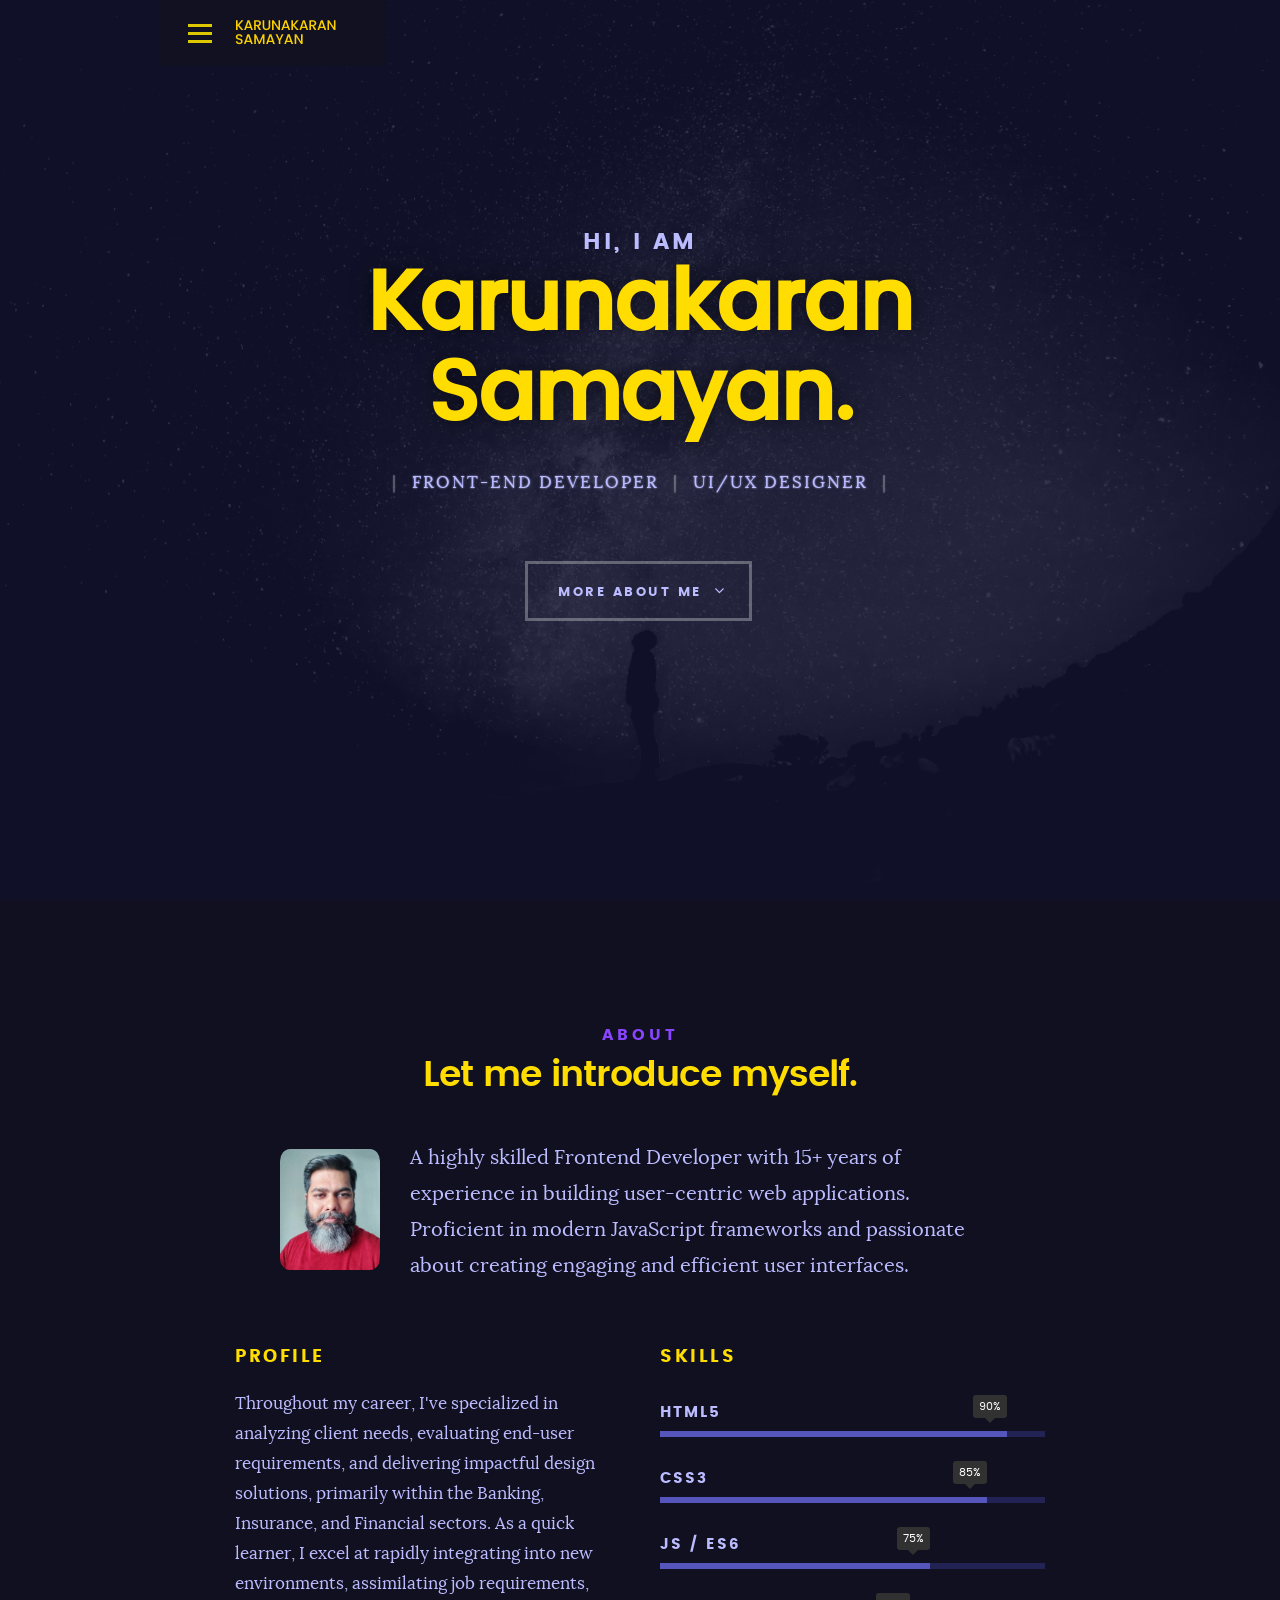
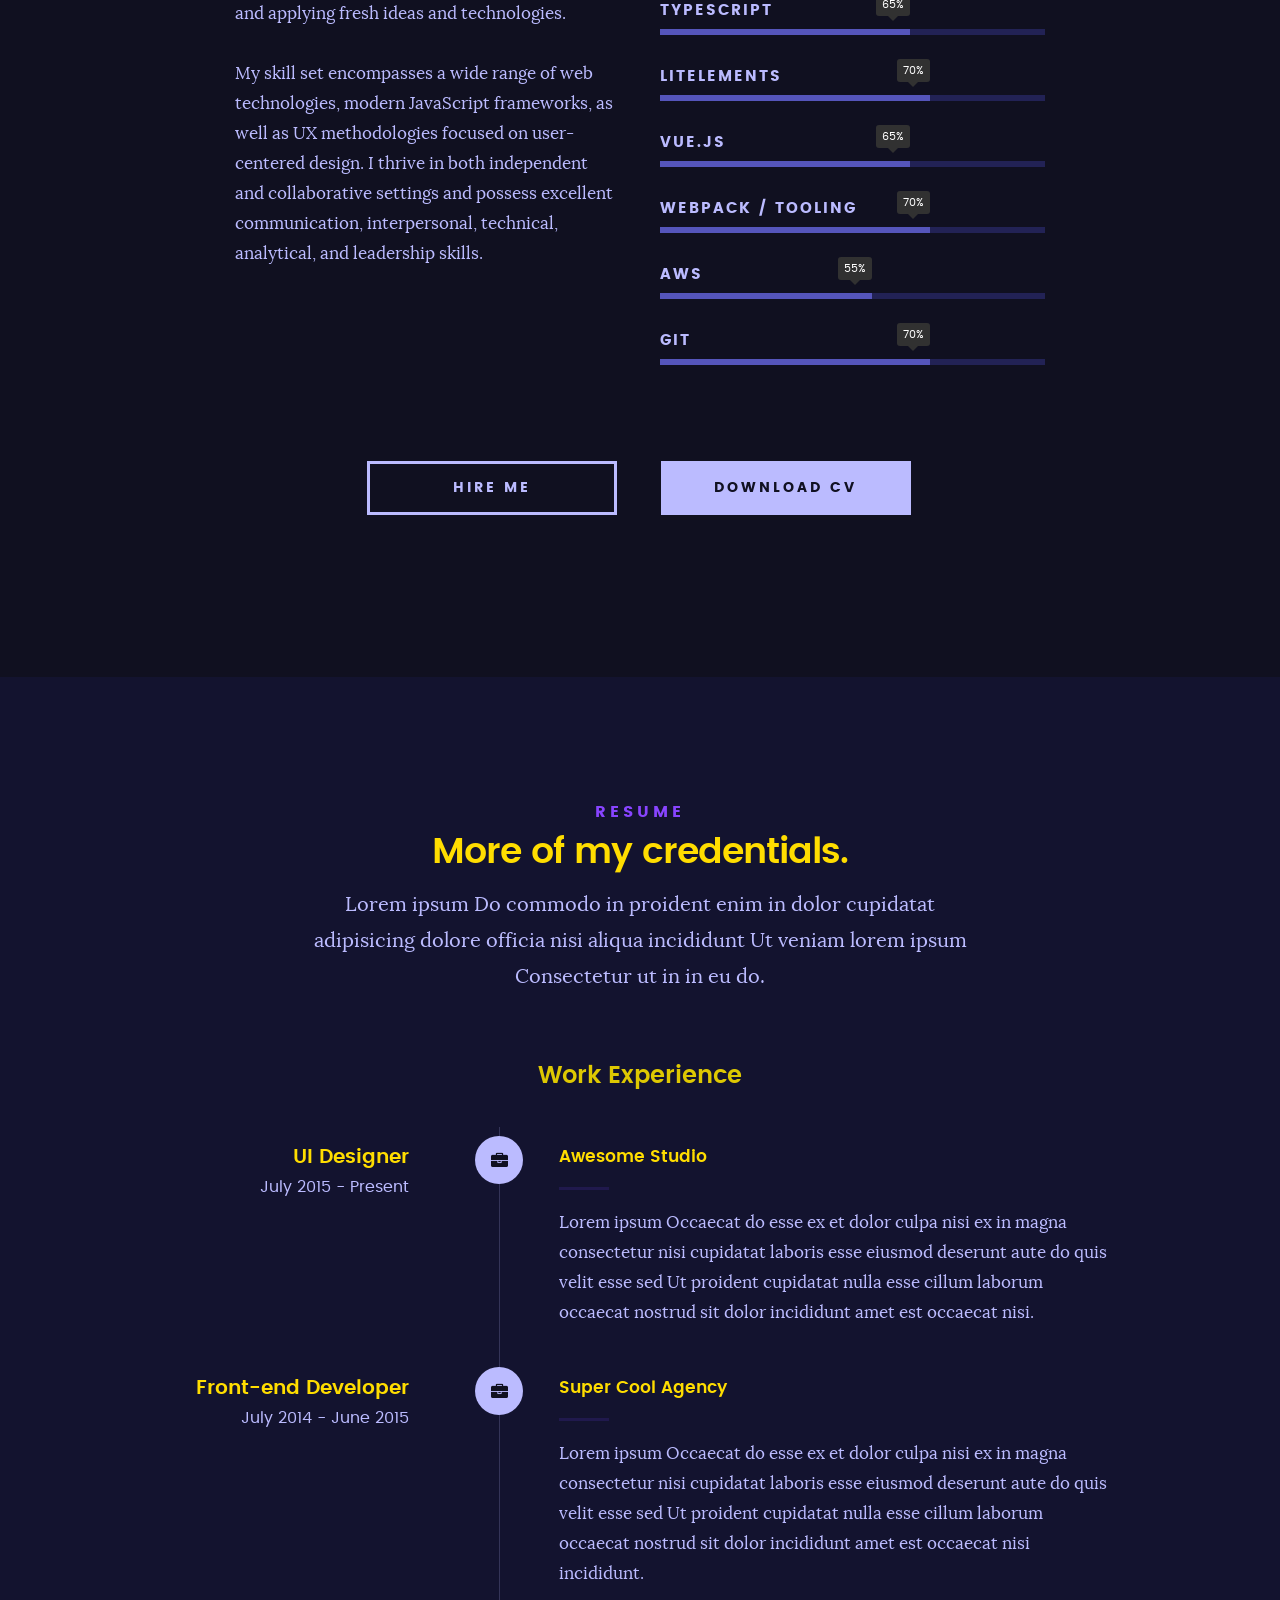
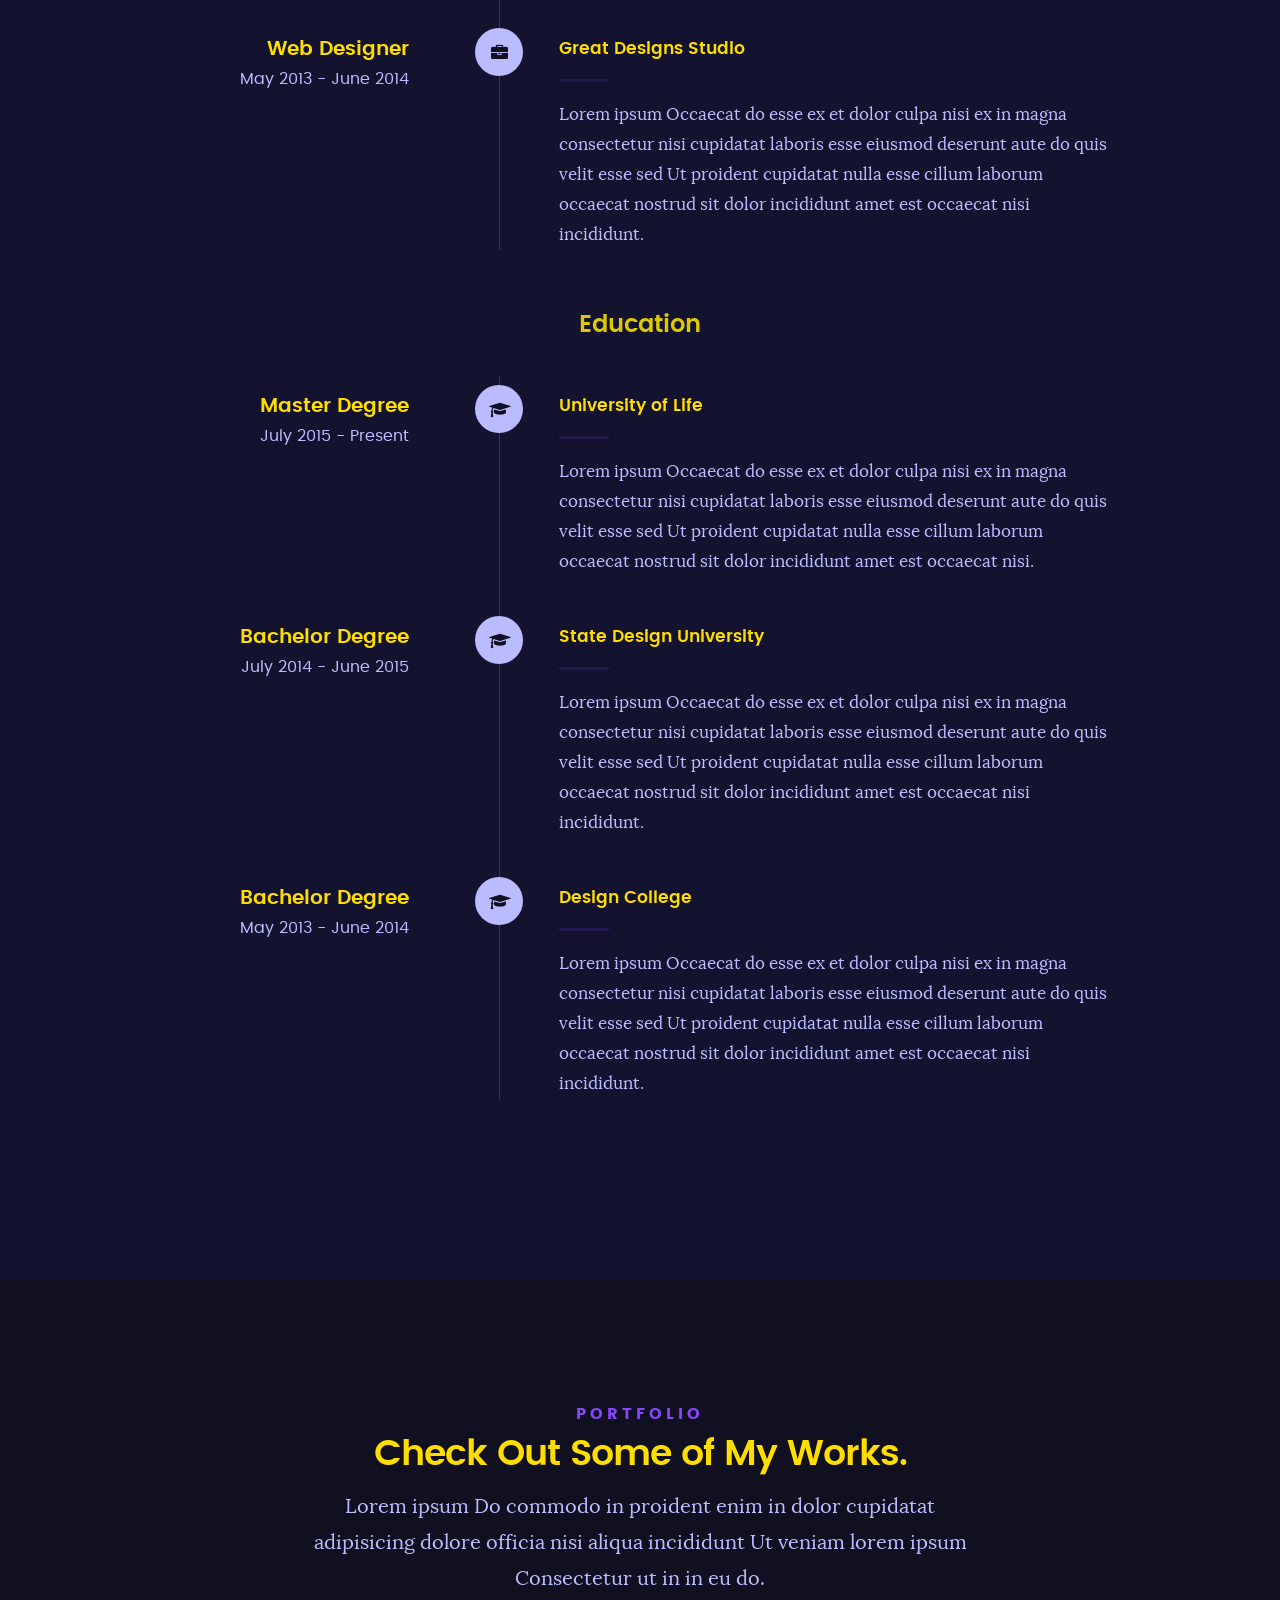
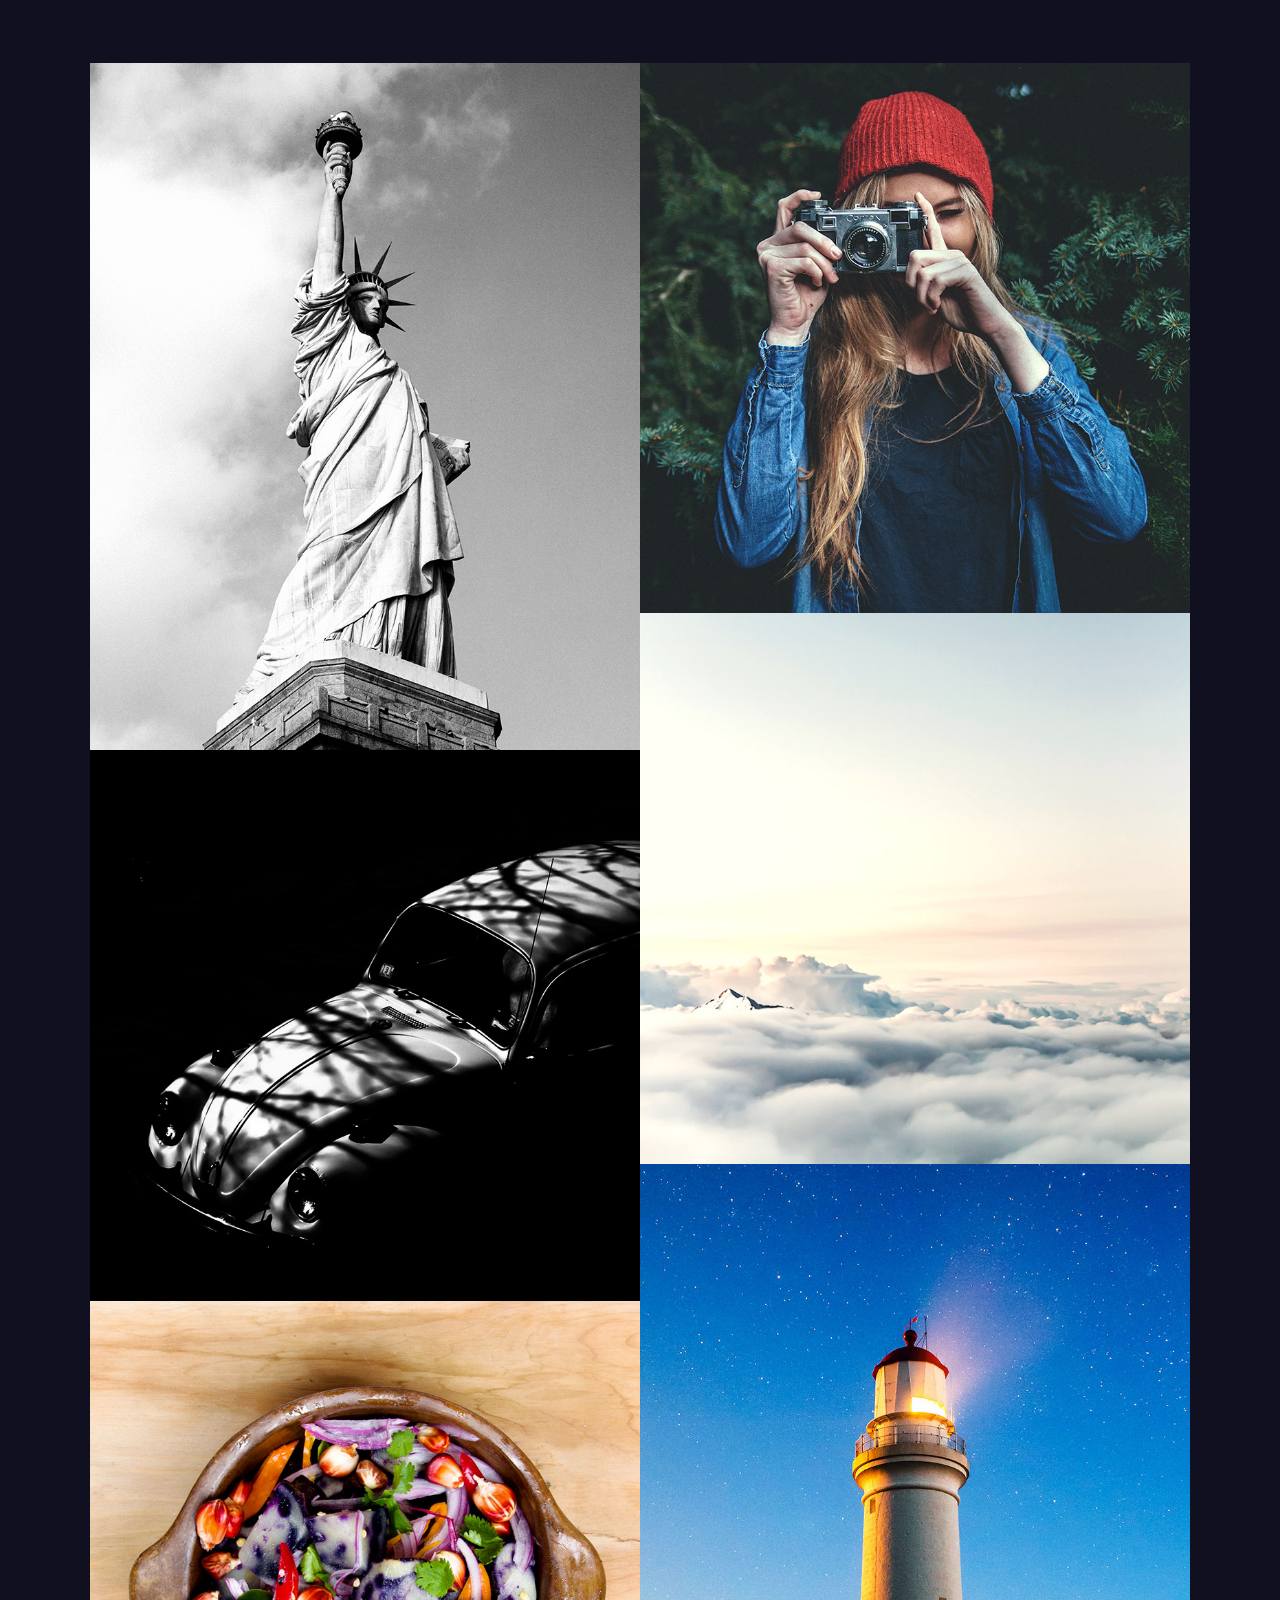
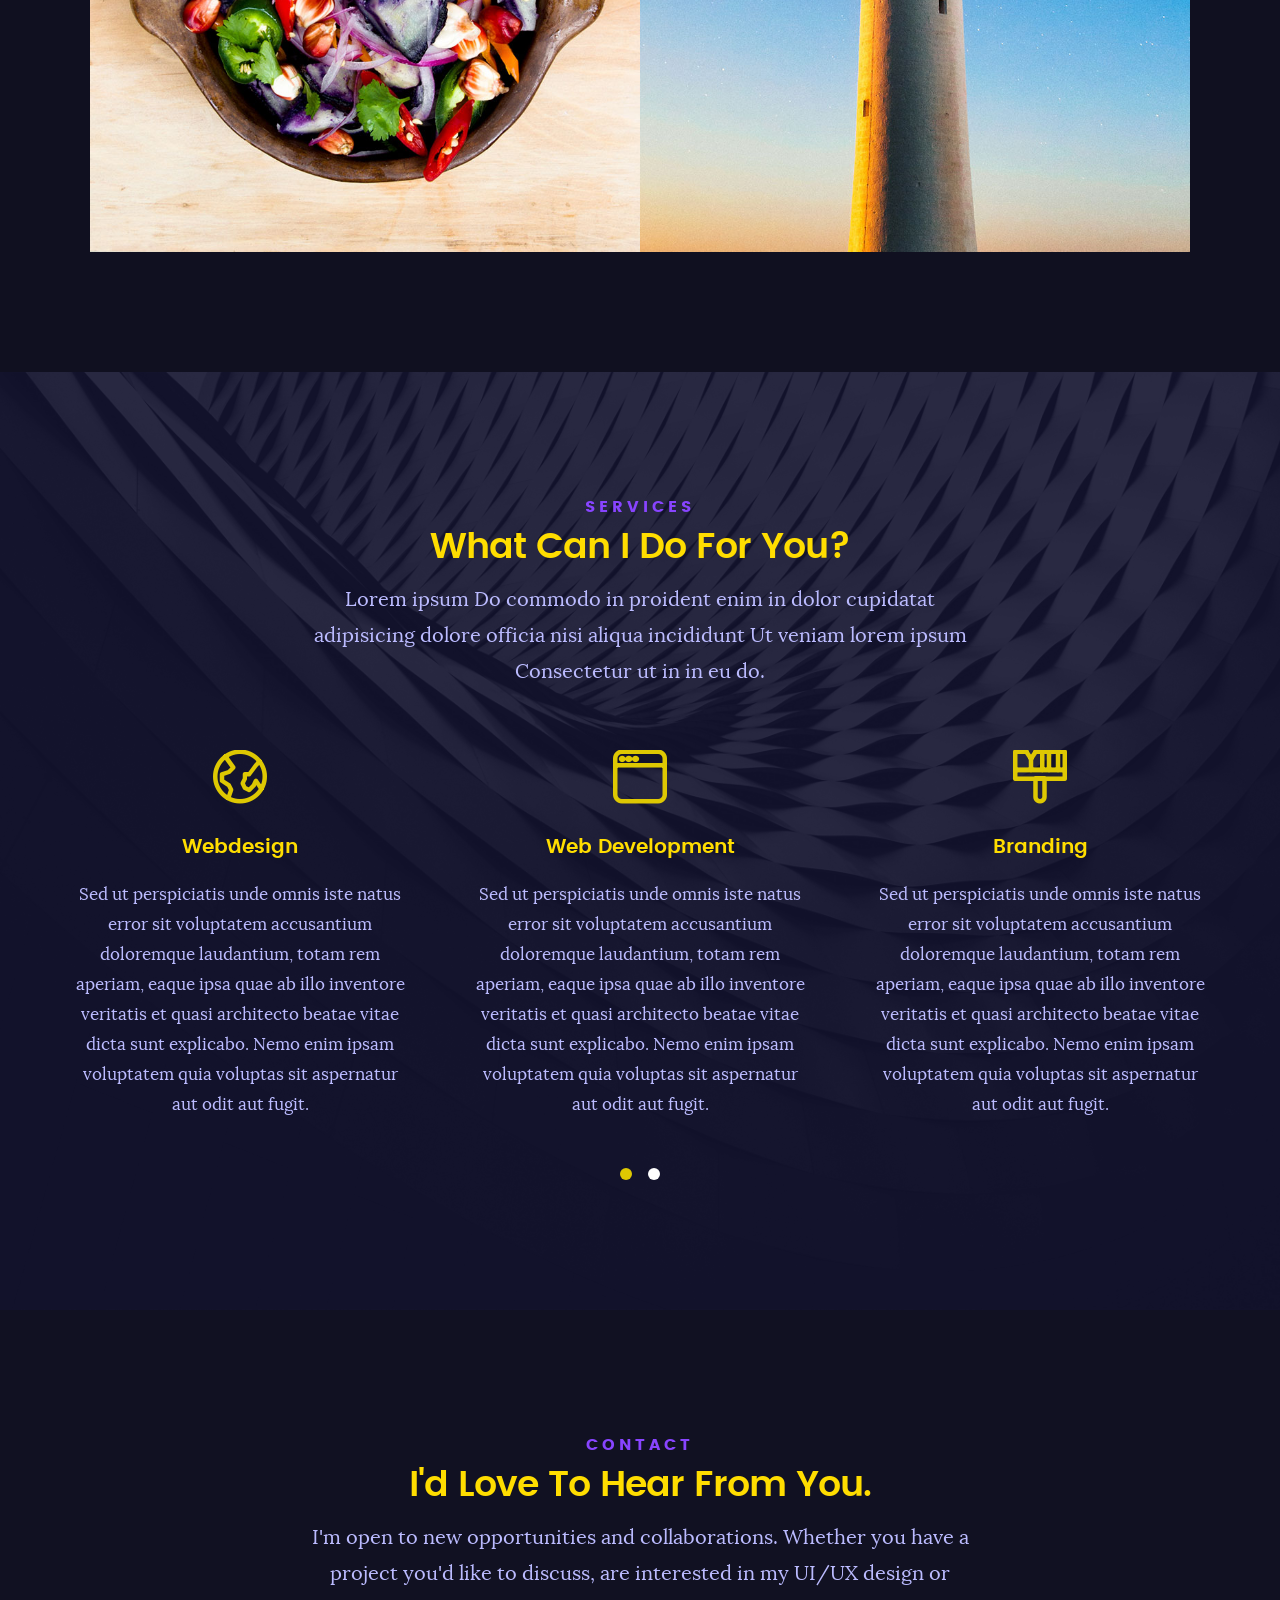
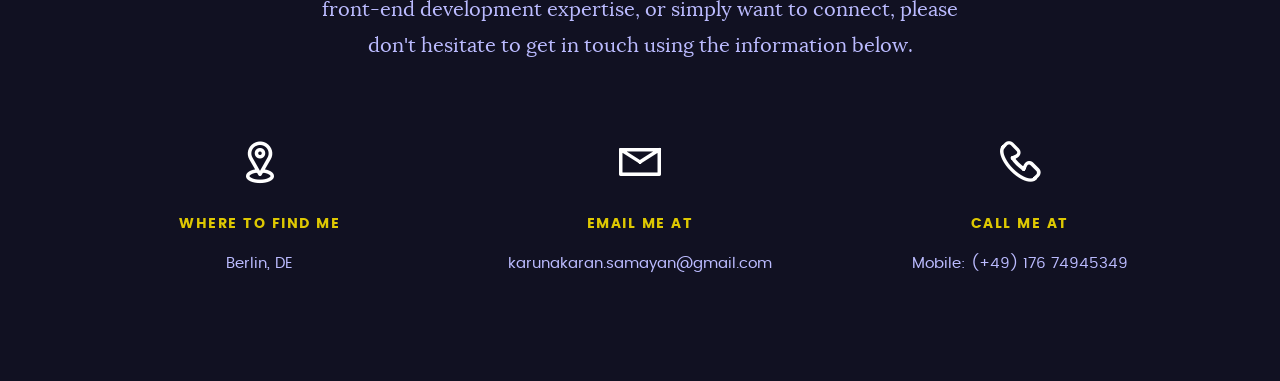
==== commit 447f12d8: "update skills" ====
--- a/index.html
+++ b/index.html
@@ -54,7 +54,7 @@
 						<li><a class="smoothscroll"  href="#portfolio" title="">Portfolio</a></li>
 						<li><a class="smoothscroll"  href="#services" title="">Services</a></li>
 						<li><a class="smoothscroll"  href="#contact" title="">Contact</a></li>
-						<li><a href="styles.html" title="">Style Demo</a></li>
+						<!-- <li><a href="styles.html" title="">Style Demo</a></li> -->
 					</ul>
 				</nav>
    		</div> <!-- /top-bar -->
@@ -116,8 +116,8 @@
    		<div class="col-six tab-full">
 
    			<h3>Profile</h3>
-   			<p> Throughout my career, I've specialized in analyzing client needs, evaluating end-user requirements, and delivering impactful design solutions, primarily within the Banking, Insurance, and Financial sectors. As a quick learner, I excel at rapidly integrating into new environments, assimilating job requirements, and applying fresh ideas and technologies.
-					</p><p>My skill set encompasses a wide range of technologies, from HTML5 and CSS to modern JavaScript frameworks like Vue.JS and React, as well as UX methodologies focused on user-centered design. I thrive in both independent and collaborative settings and possess excellent communication, interpersonal, technical, analytical, and leadership skills.</p>
+   			<p> Throughout my career, I've specialized in analyzing client needs, evaluating end-user requirements, and delivering impactful design solutions, primarily within the Banking, Insurance, and Financial sectors. As a quick learner, I excel at rapidly integrating into new environments, assimilating job requirements, and applying fresh ideas and technologies.</p>
+				<p>My skill set encompasses a wide range of web technologies, modern JavaScript frameworks, as well as UX methodologies focused on user-centered design. I thrive in both independent and collaborative settings and possess excellent communication, interpersonal, technical, analytical, and leadership skills.</p>
 
    			 <!--<ul class="info-list">
    				<li>
@@ -159,16 +159,32 @@
 				   	<strong>CSS3</strong>
 				   </li>
 				   <li>
-				   	<div class="progress percent70"><span>70%</span></div>
+				   	<div class="progress percent70"><span>75%</span></div>
 				   	<strong>JS / ES6</strong>
 				   </li>
 				   <li>
-				   	<div class="progress percent95"><span>65%</span></div>
-				   	<strong>Vue Js</strong>
+				   	<div class="progress percent65"><span>65%</span></div>
+				   	<strong>Typescript</strong>
 				   </li>
 				   <li>
-				   	<div class="progress percent75"><span>70%</span></div>
+				   	<div class="progress percent70"><span>70%</span></div>
 				   	<strong>Litelements</strong>
+				   </li>
+					 <li>
+				   	<div class="progress percent65"><span>65%</span></div>
+				   	<strong>Vue.JS</strong>
+				   </li>
+				   <li>
+				   	<div class="progress percent70"><span>70%</span></div>
+				   	<strong>Webpack / tooling</strong>
+				   </li>
+				   <li>
+				   	<div class="progress percent55"><span>55%</span></div>
+				   	<strong>AWS</strong>
+				   </li>
+				   <li>
+				   	<div class="progress percent70"><span>70%</span></div>
+				   	<strong>GIT</strong>
 				   </li>
 
 				</ul> <!-- /skill-bars -->
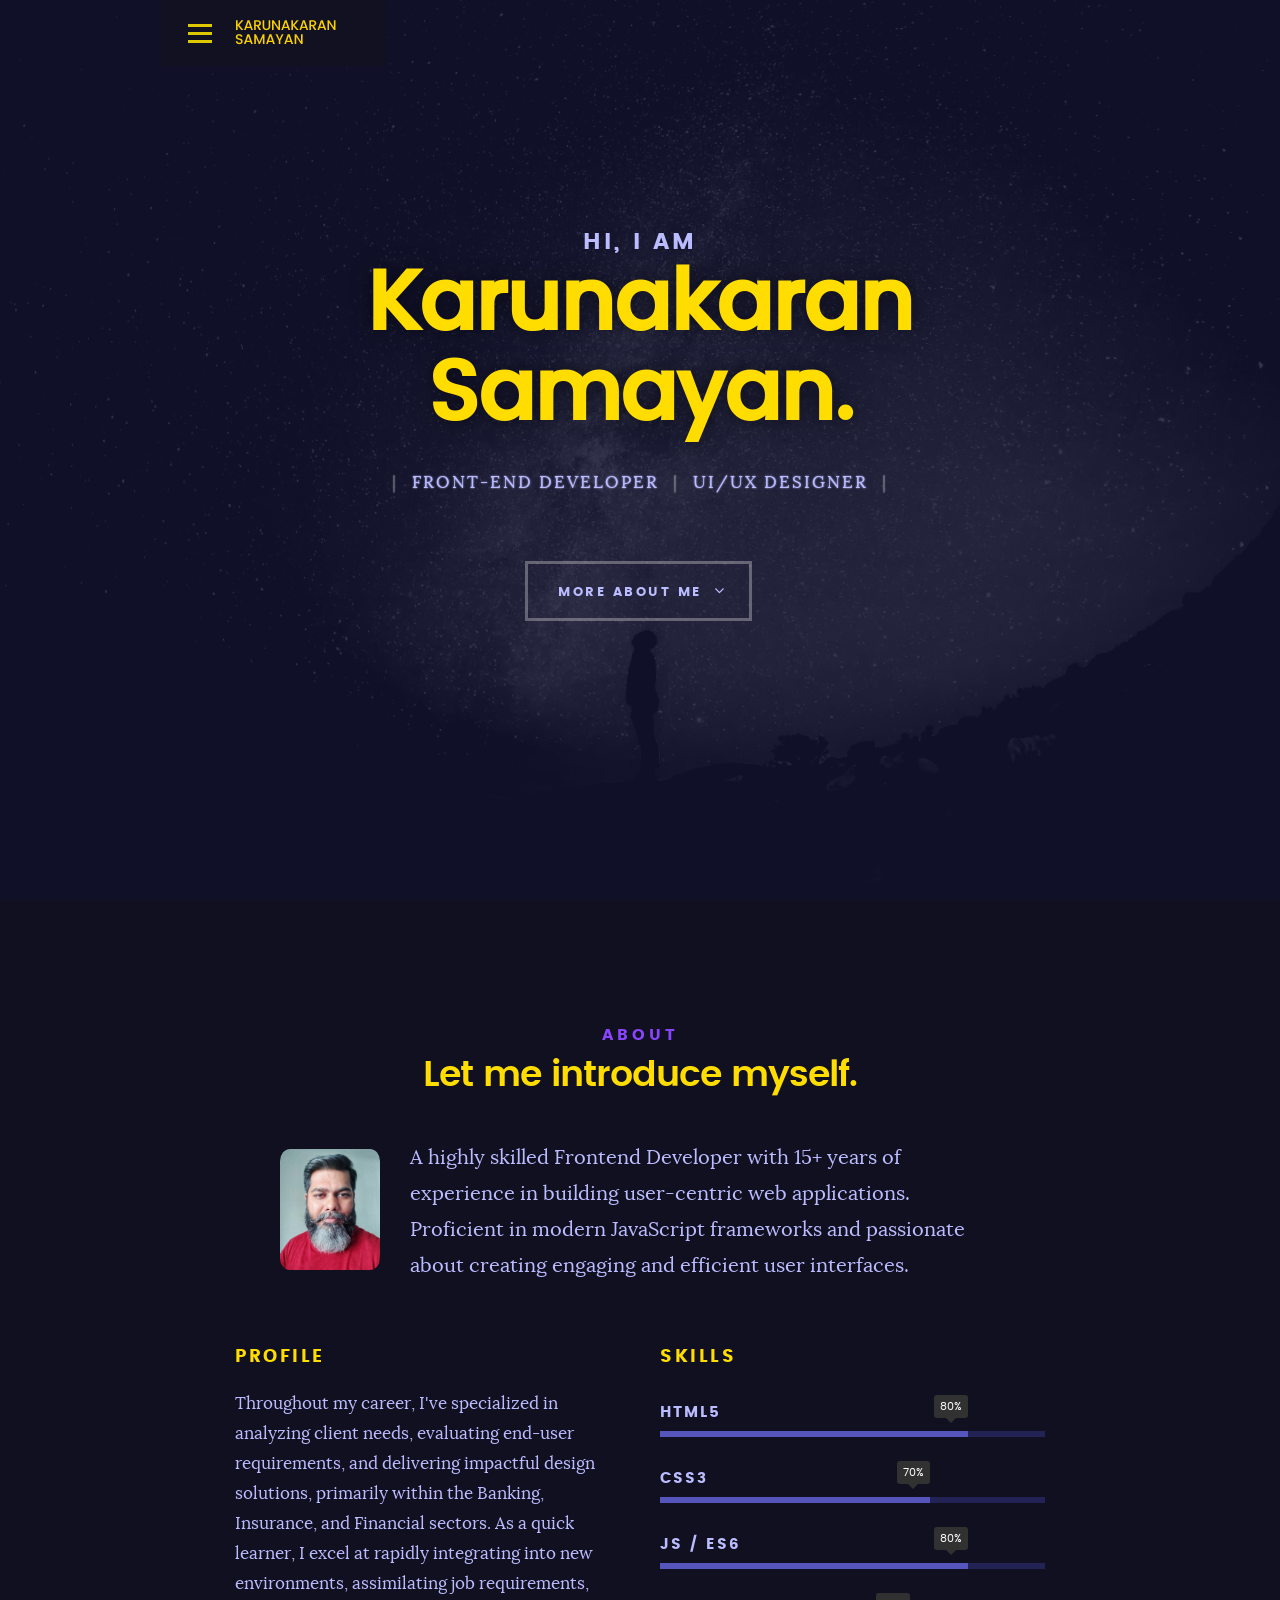
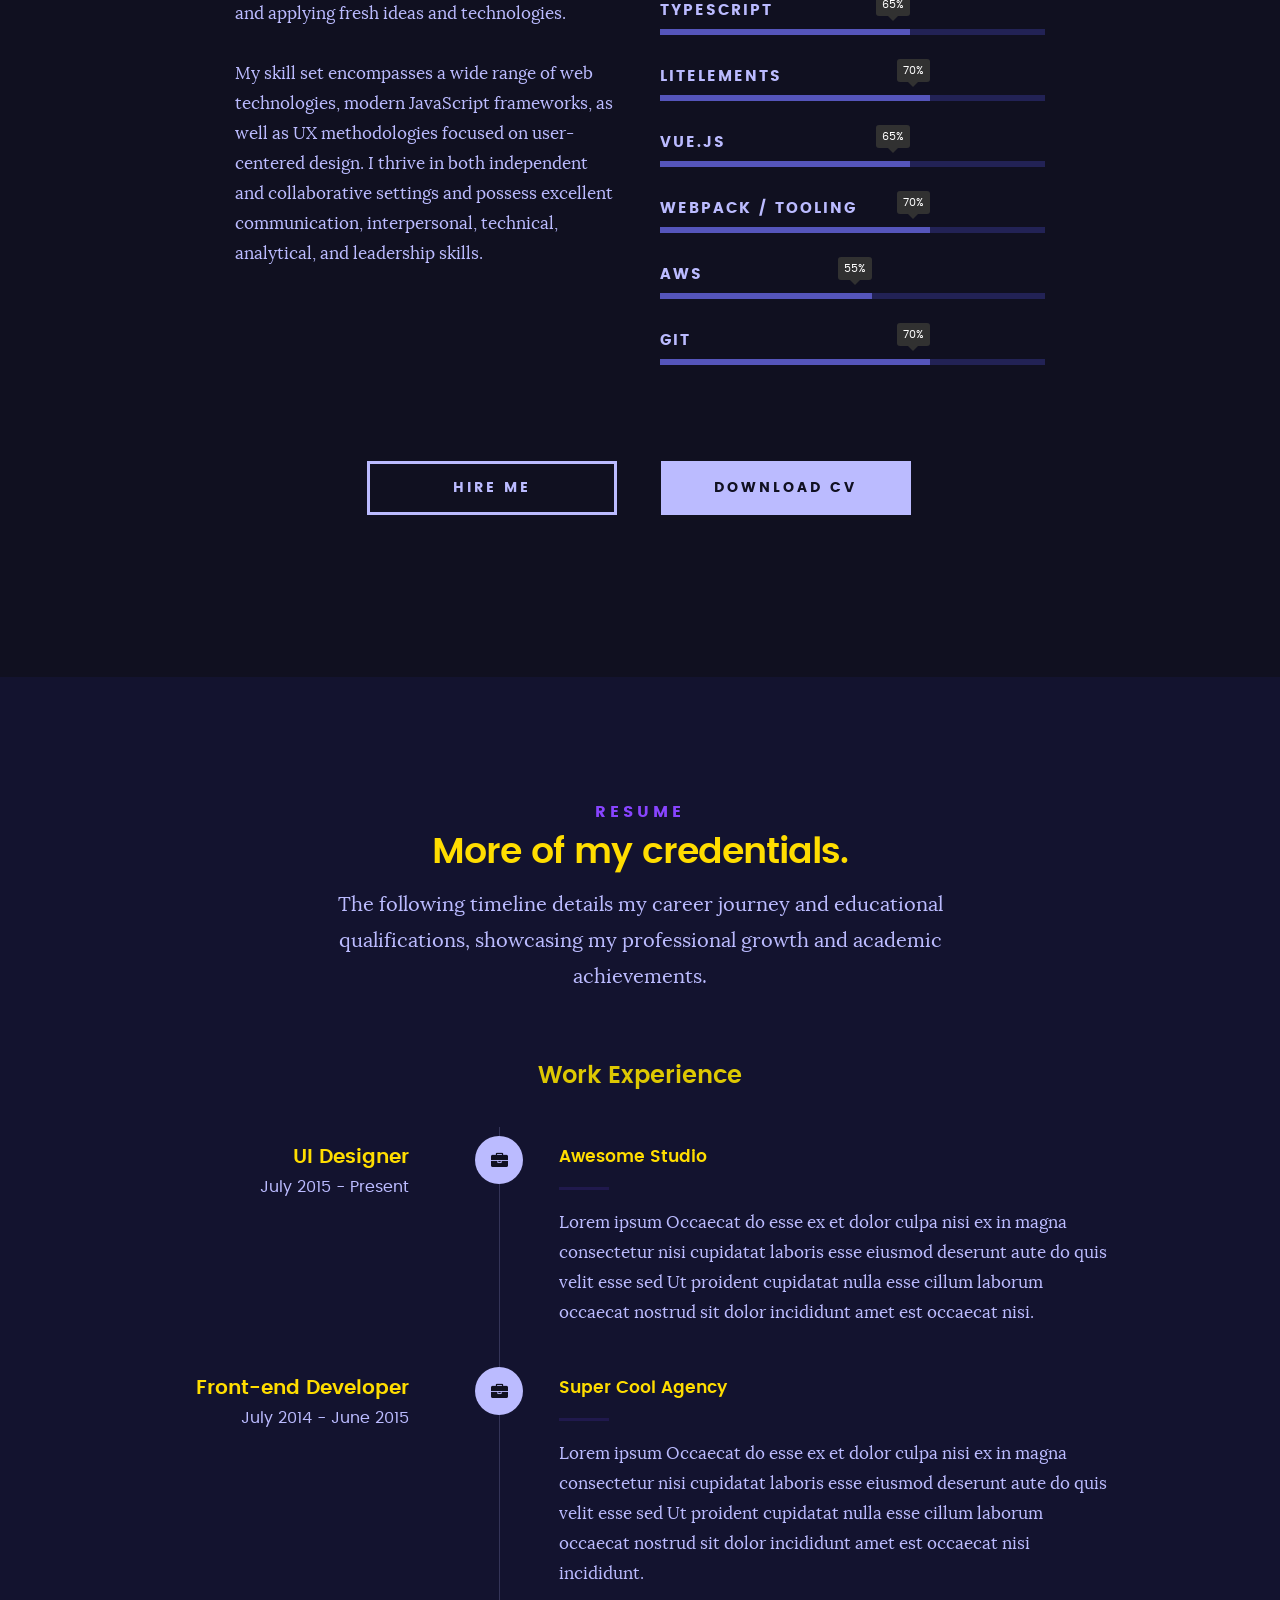
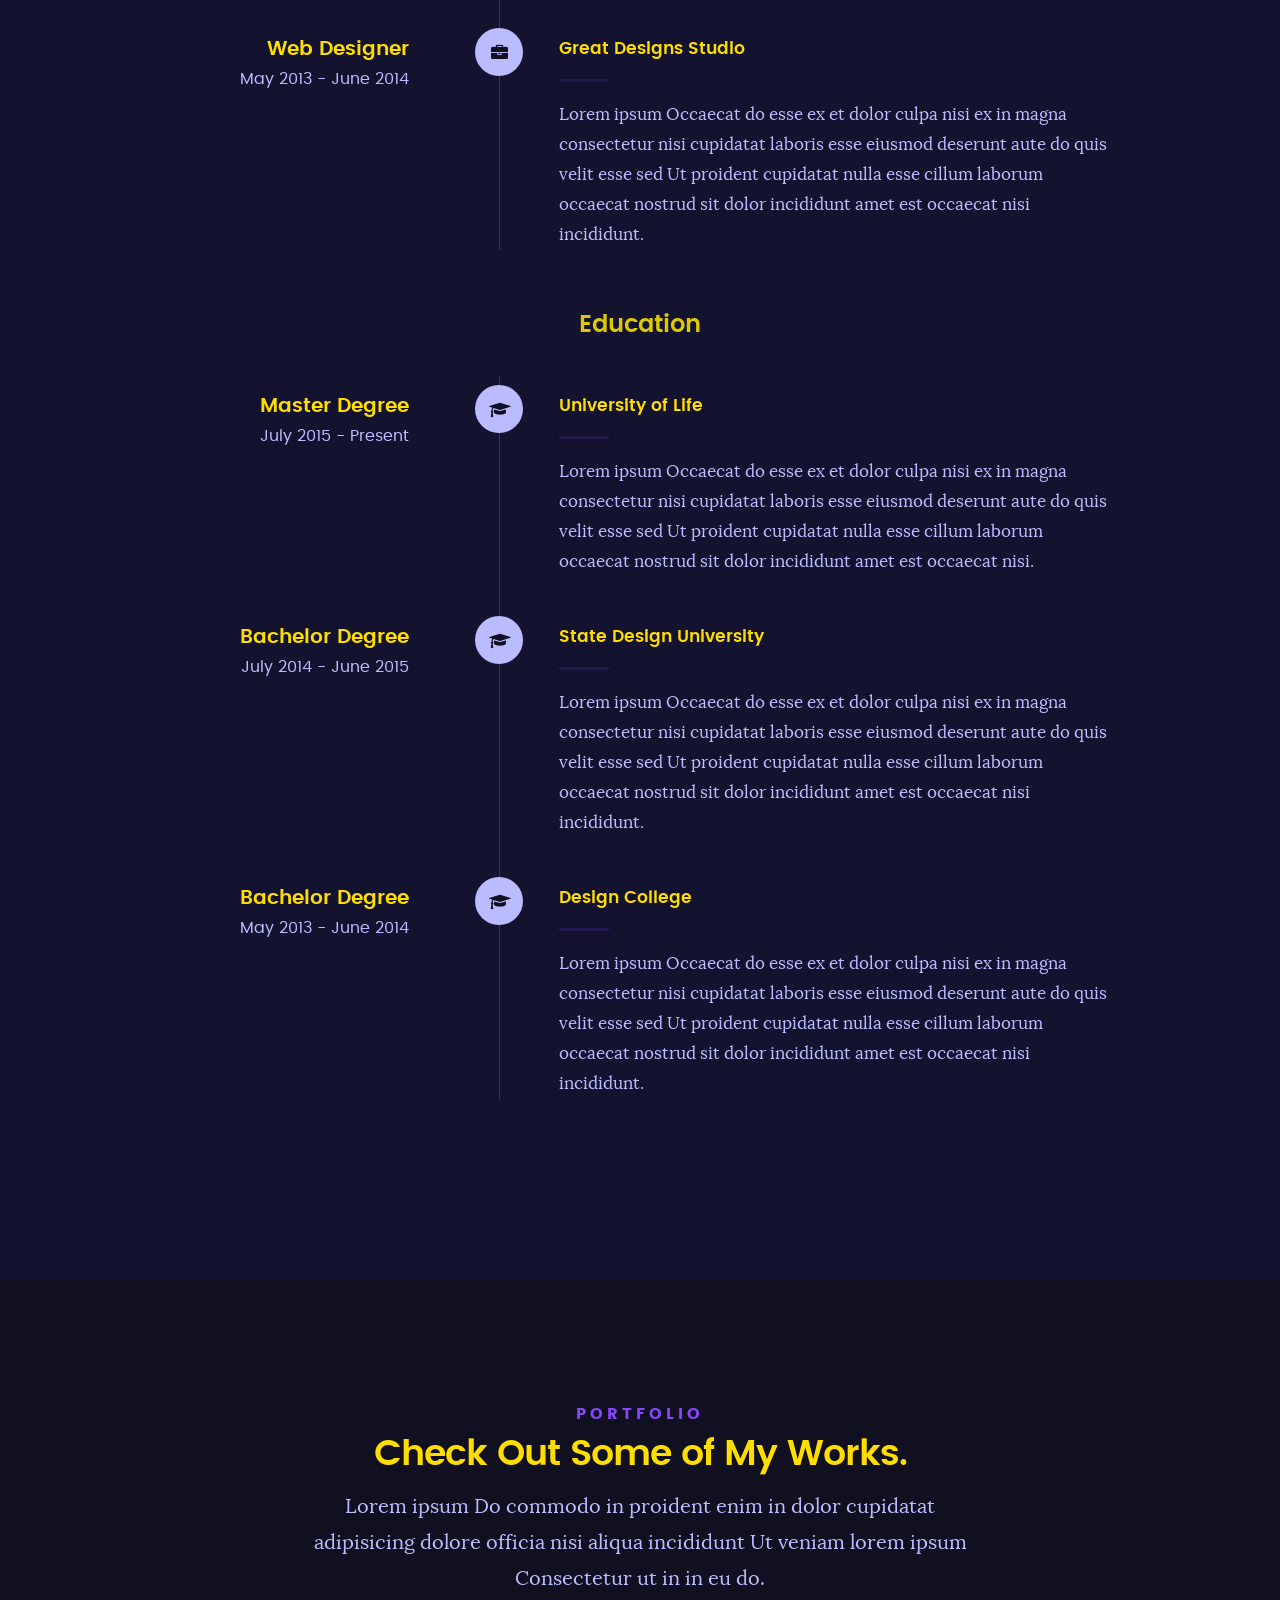
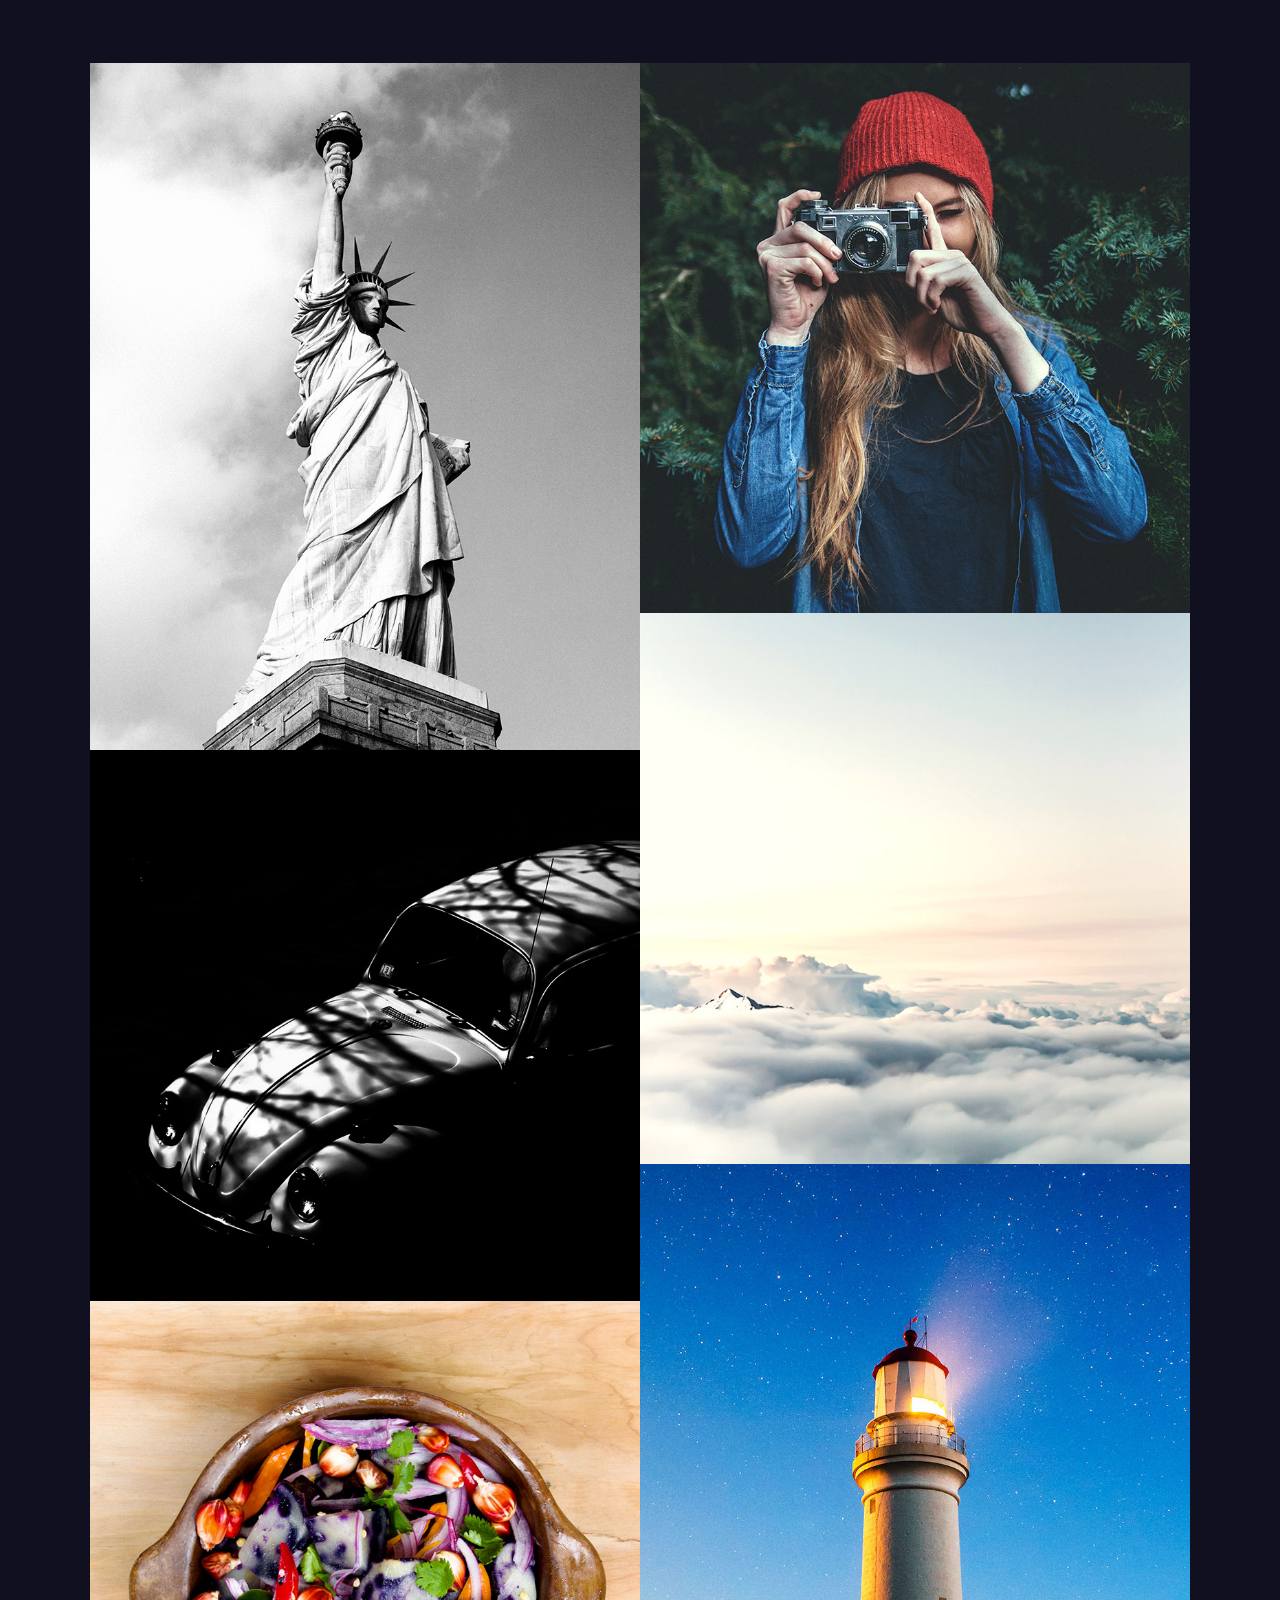
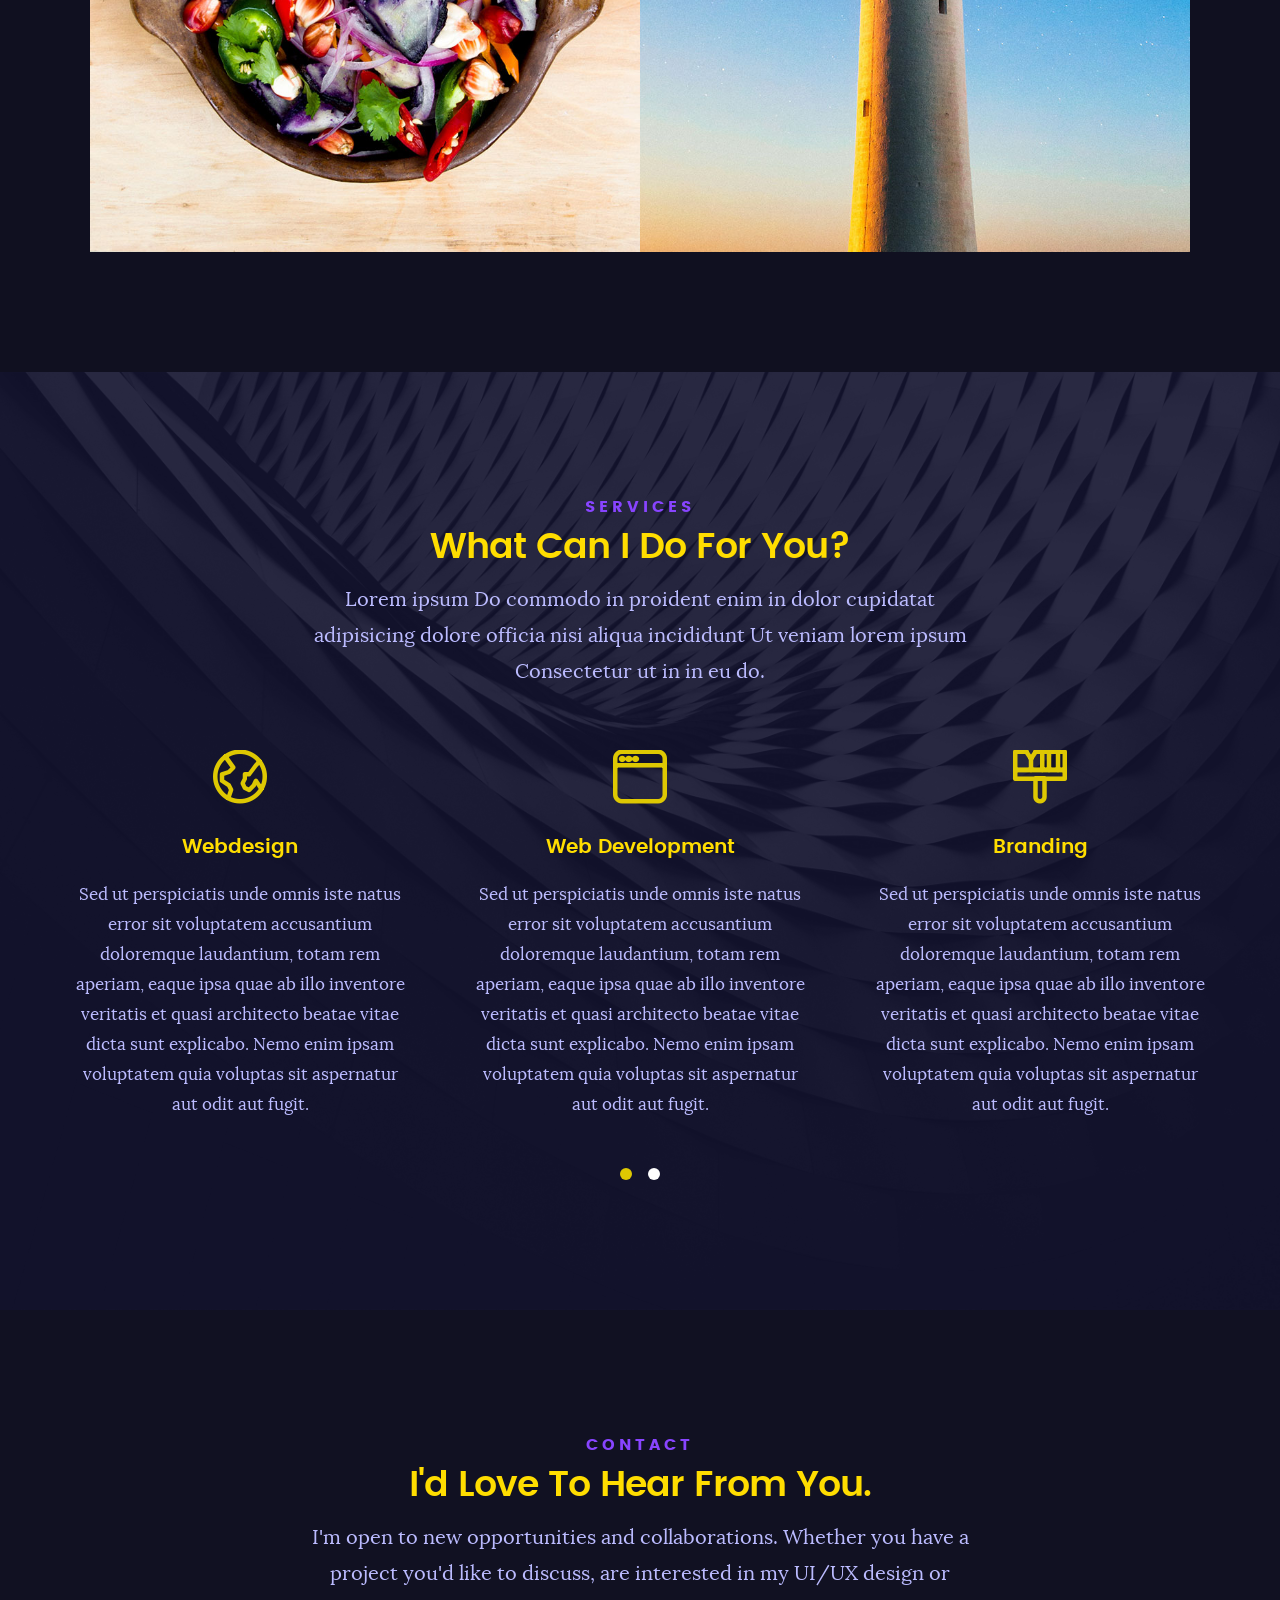
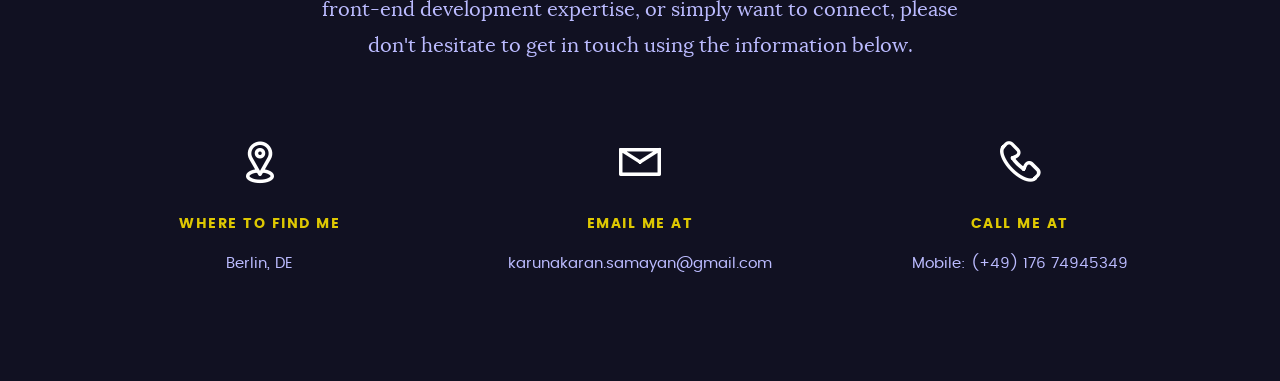
==== commit f2fd0760: "update resume section" ====
--- a/index.html
+++ b/index.html
@@ -151,15 +151,15 @@
 
 				<ul class="skill-bars">
 				   <li>
-				   	<div class="progress percent90"><span>90%</span></div>
+				   	<div class="progress percent80"><span>80%</span></div>
 				   	<strong>HTML5</strong>
 				   </li>
 				   <li>
-				   	<div class="progress percent85"><span>85%</span></div>
+				   	<div class="progress percent70"><span>70%</span></div>
 				   	<strong>CSS3</strong>
 				   </li>
 				   <li>
-				   	<div class="progress percent70"><span>75%</span></div>
+				   	<div class="progress percent80"><span>80%</span></div>
 				   	<strong>JS / ES6</strong>
 				   </li>
 				   <li>
@@ -213,7 +213,7 @@
    			<h5>Resume</h5>
    			<h1>More of my credentials.</h1>
 
-   			<p class="lead">Lorem ipsum Do commodo in proident enim in dolor cupidatat adipisicing dolore officia nisi aliqua incididunt Ut veniam lorem ipsum Consectetur ut in in eu do.</p>
+   			<p class="lead">The following timeline details my career journey and educational qualifications, showcasing my professional growth and academic achievements.</p>
 
    		</div>
    	</div> <!-- /section-intro-->
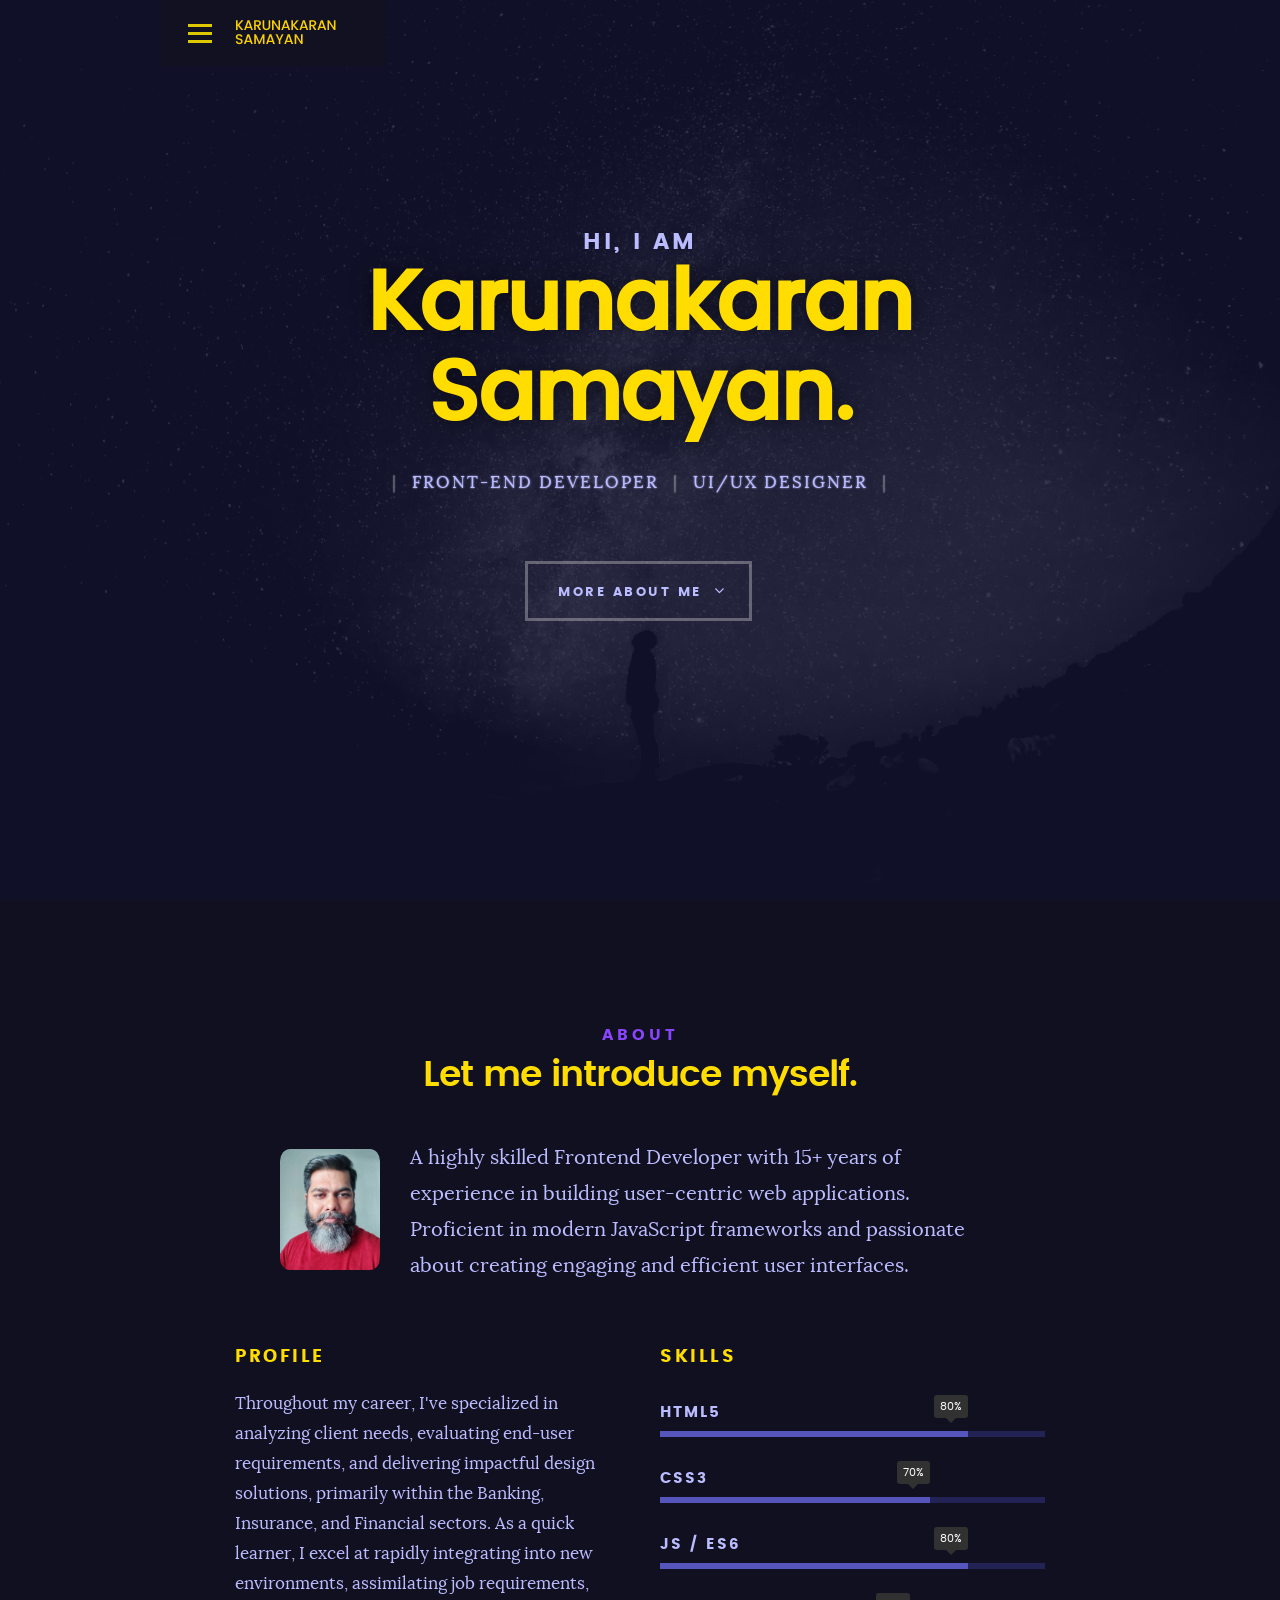
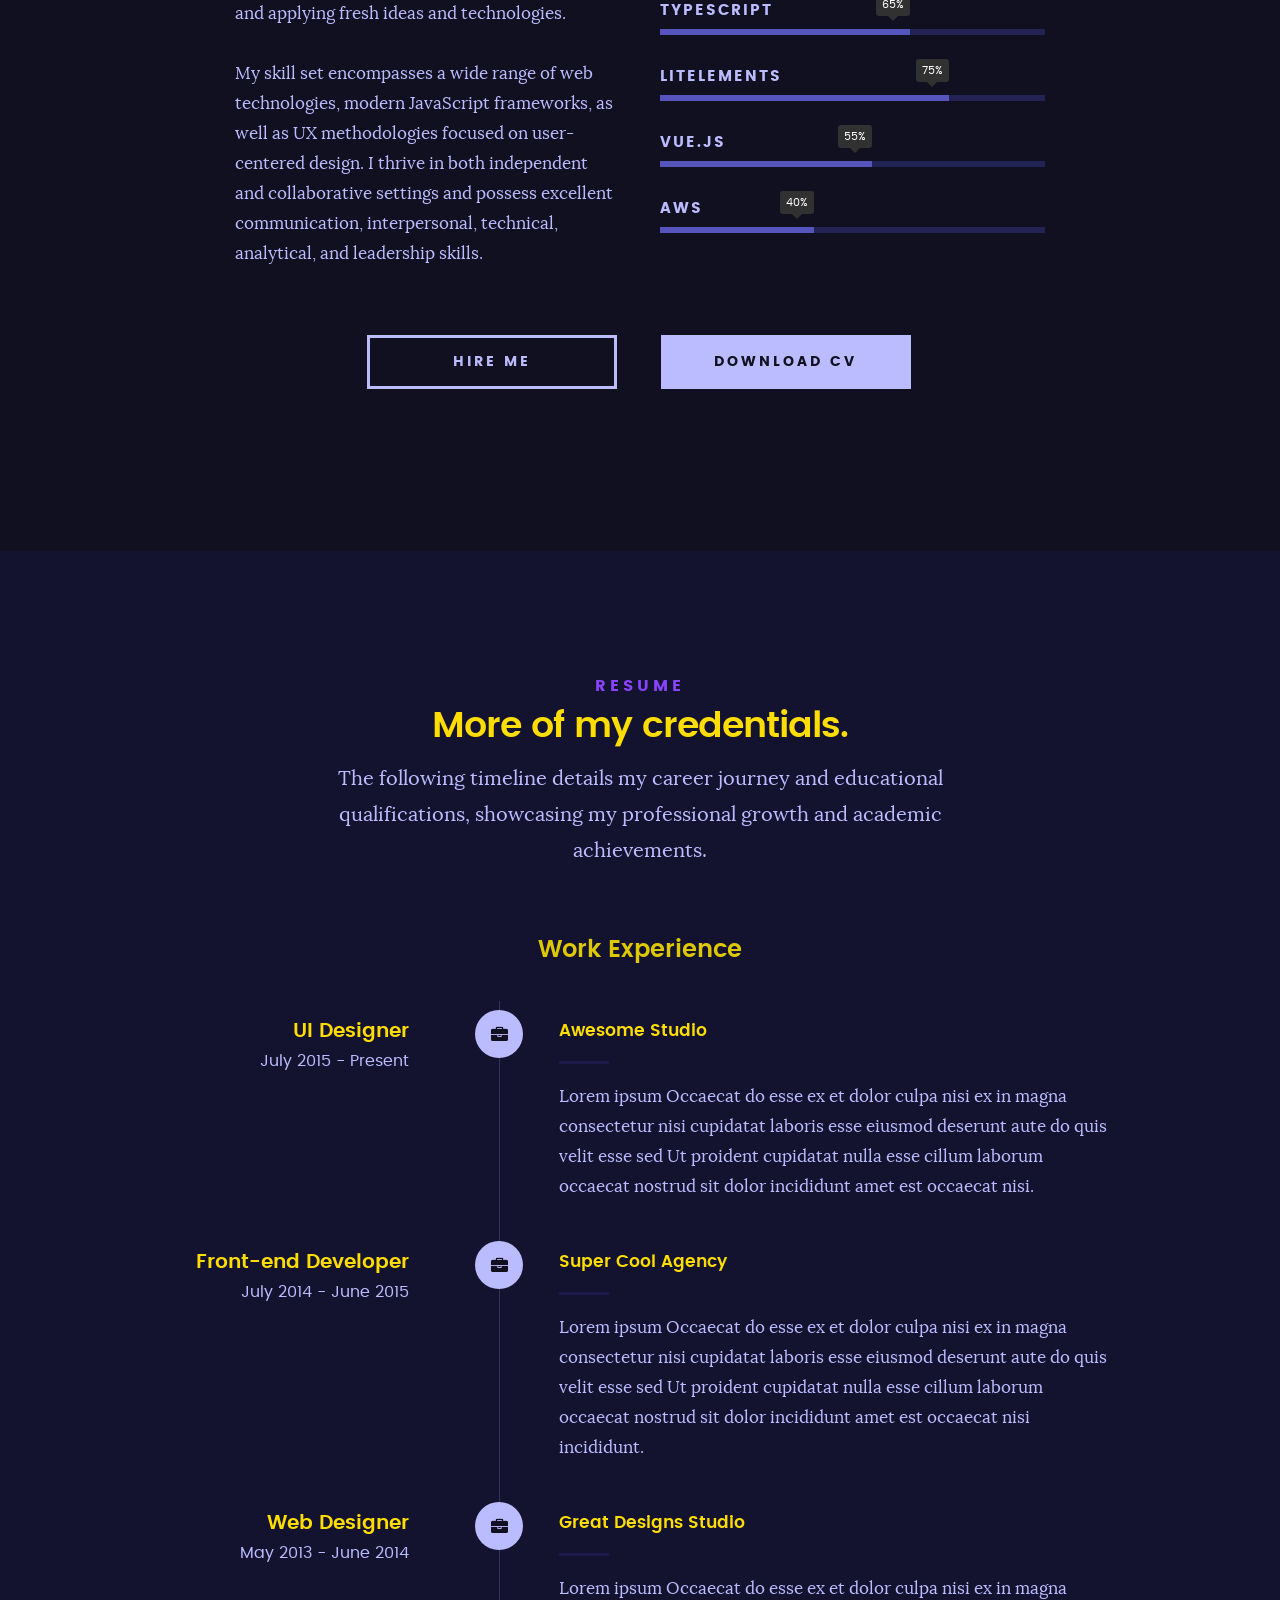
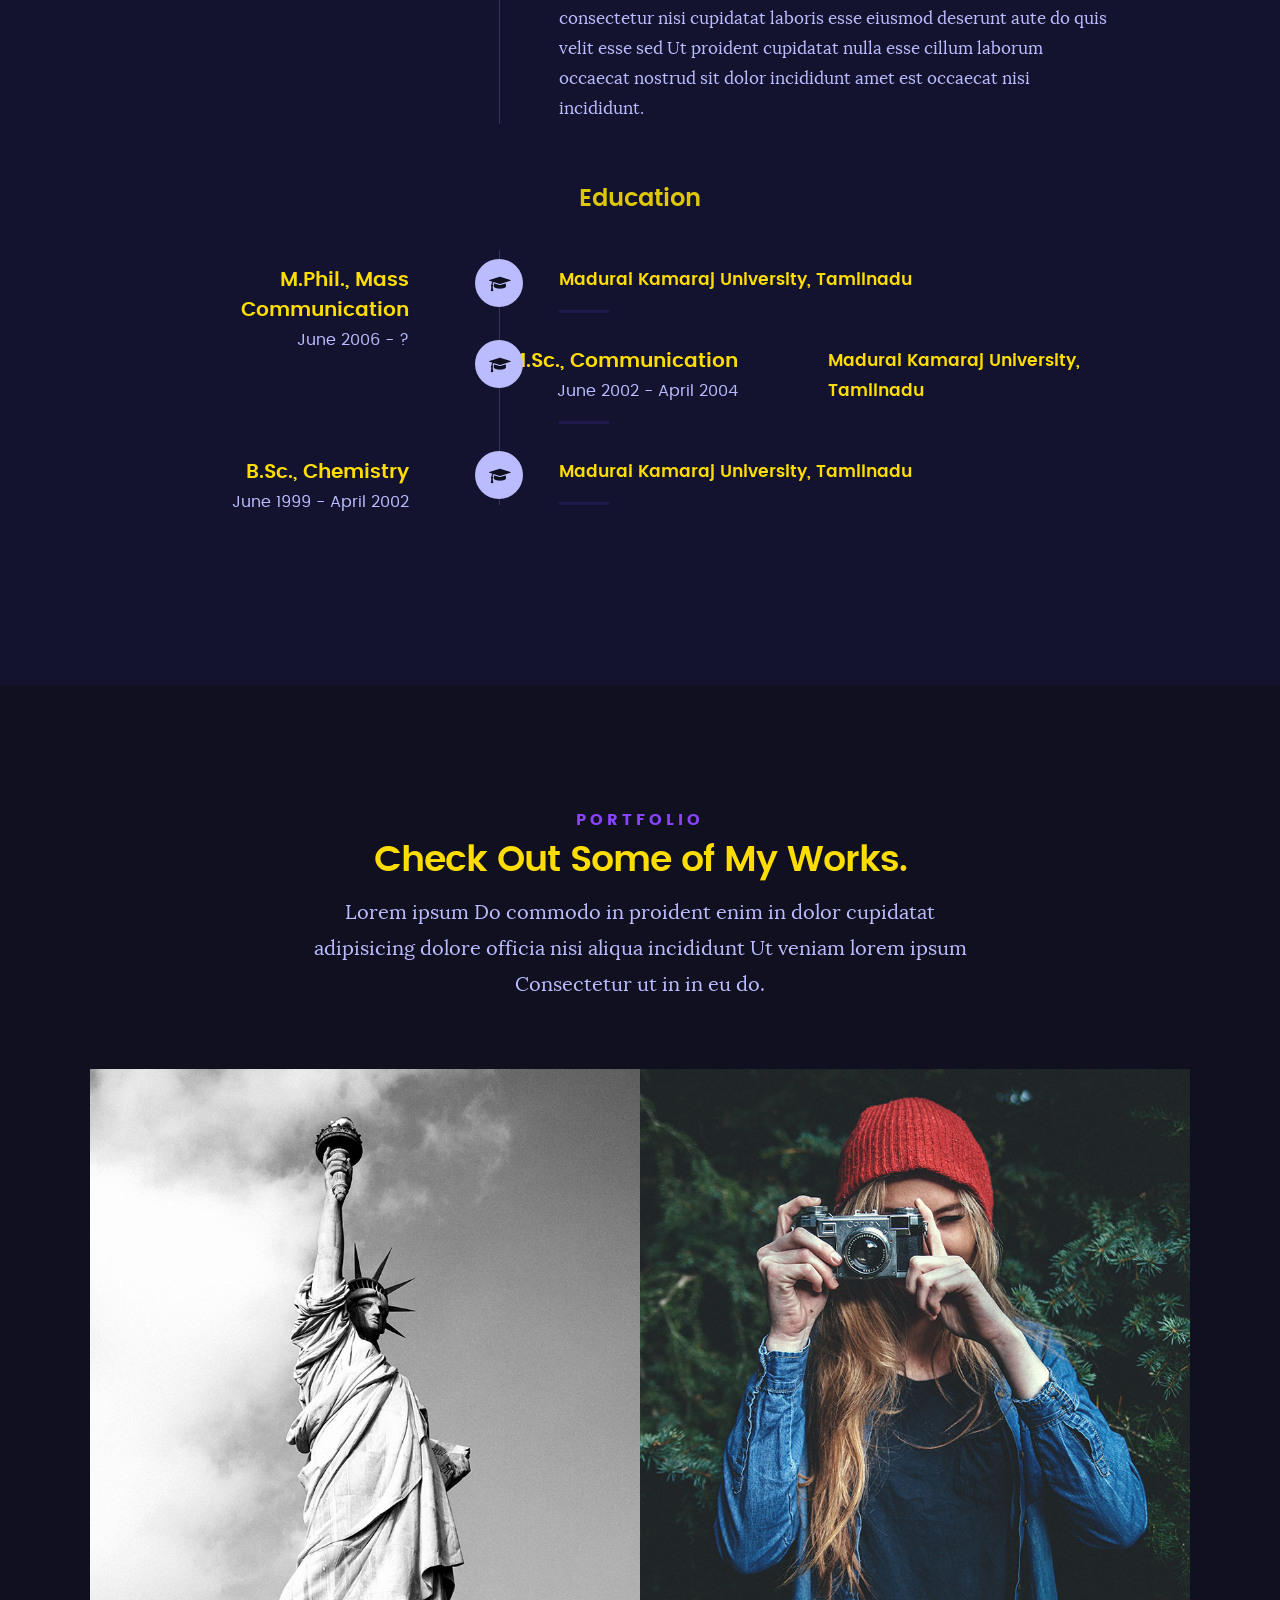
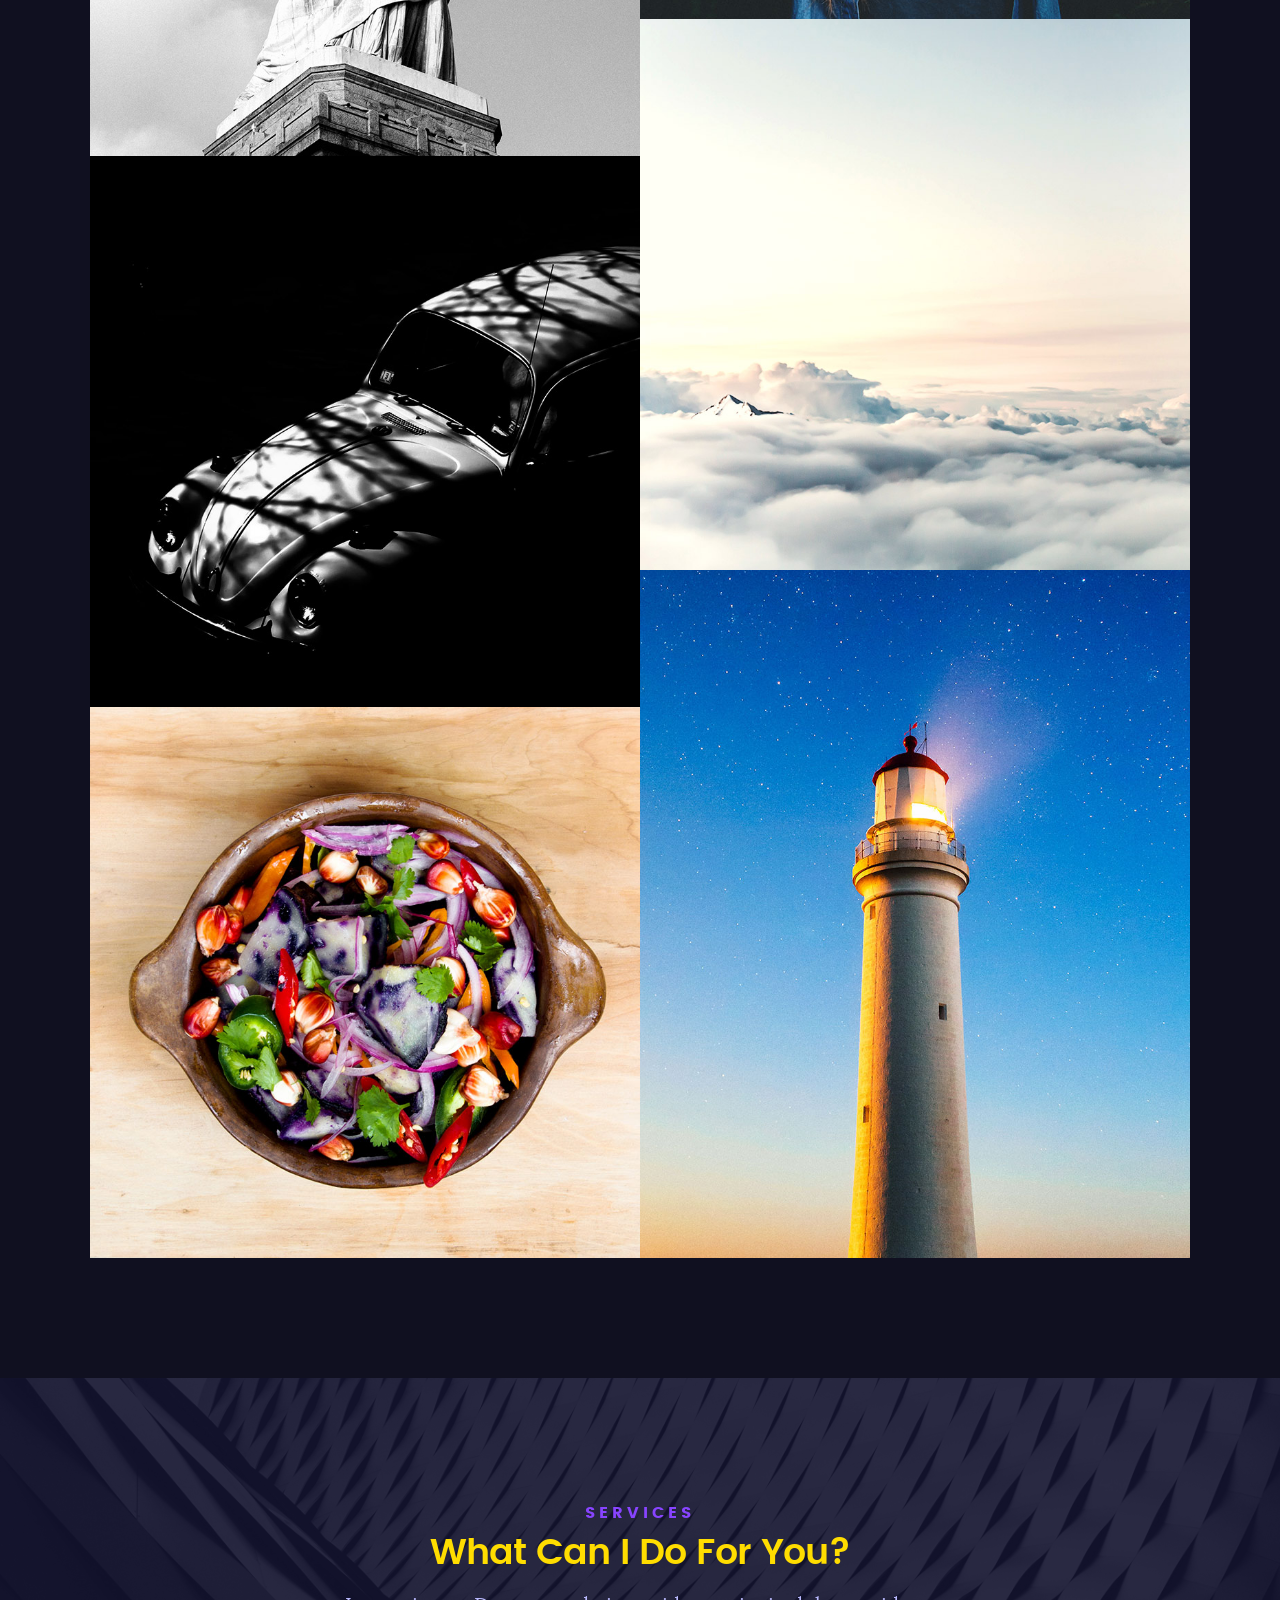
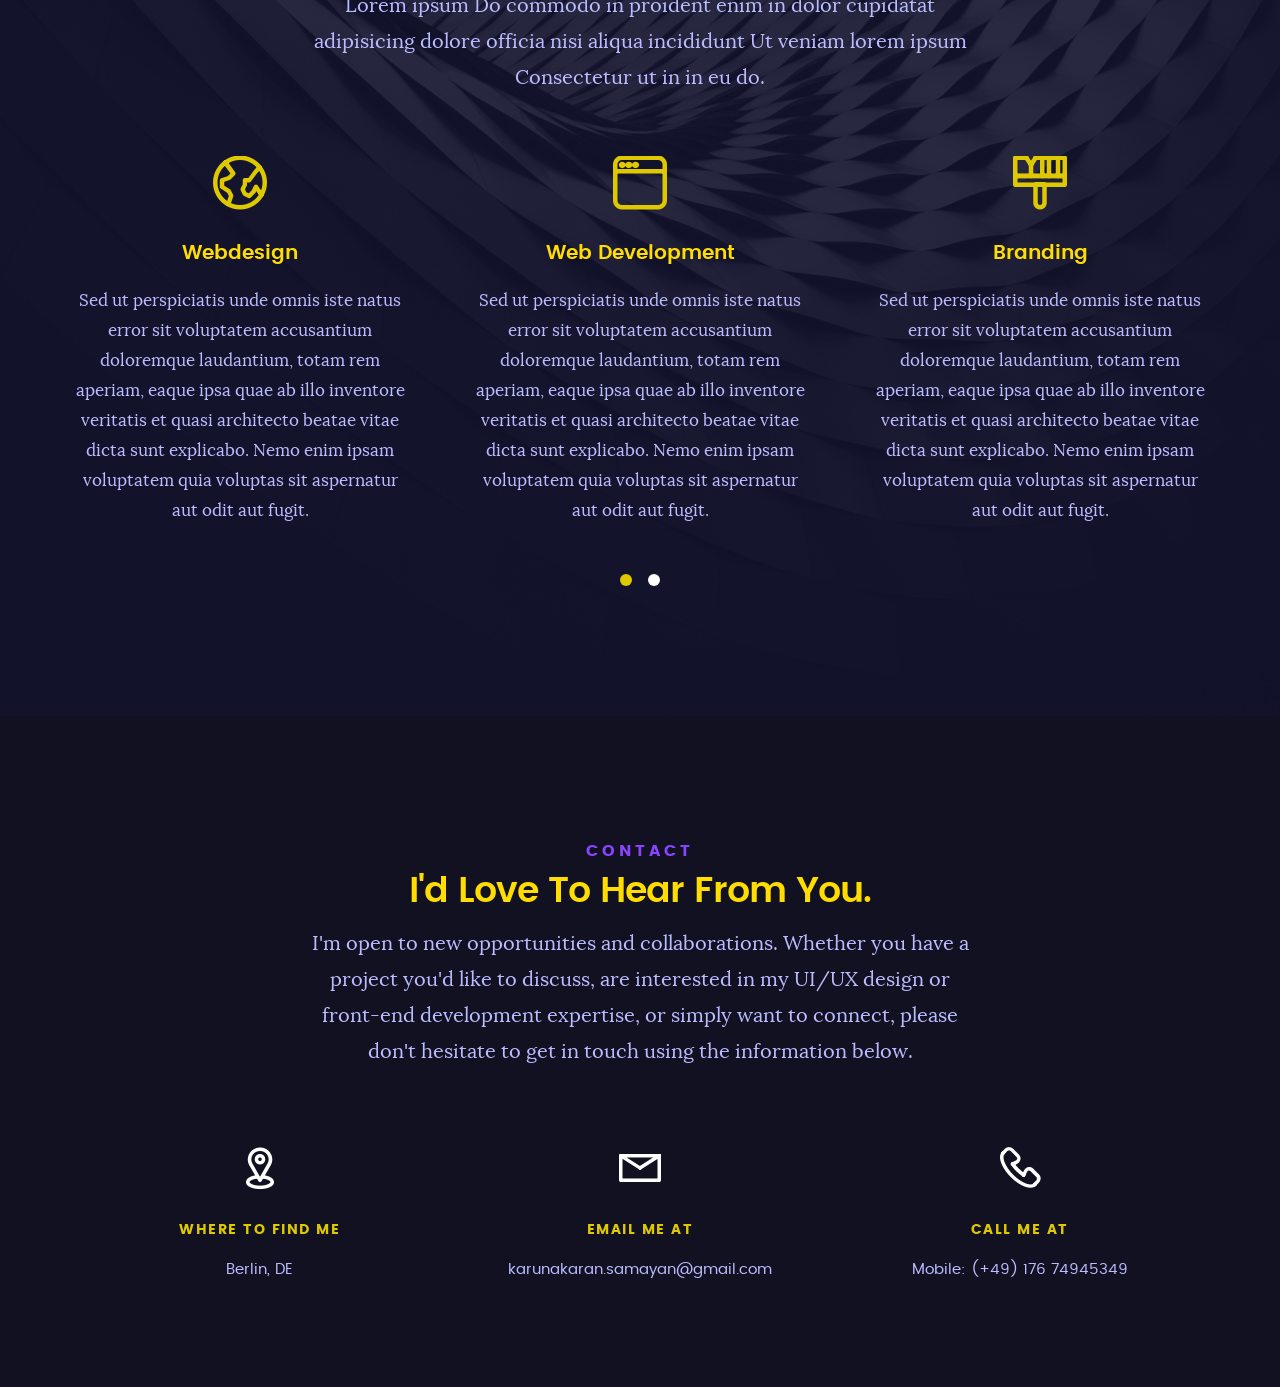
==== commit 459b80fe: "update academic section" ====
--- a/index.html
+++ b/index.html
@@ -167,24 +167,16 @@
 				   	<strong>Typescript</strong>
 				   </li>
 				   <li>
-				   	<div class="progress percent70"><span>70%</span></div>
+				   	<div class="progress percent75"><span>75%</span></div>
 				   	<strong>Litelements</strong>
 				   </li>
 					 <li>
-				   	<div class="progress percent65"><span>65%</span></div>
+				   	<div class="progress percent55"><span>55%</span></div>
 				   	<strong>Vue.JS</strong>
 				   </li>
 				   <li>
-				   	<div class="progress percent70"><span>70%</span></div>
-				   	<strong>Webpack / tooling</strong>
-				   </li>
-				   <li>
-				   	<div class="progress percent55"><span>55%</span></div>
+				   	<div class="progress percent40"><span>40%</span></div>
 				   	<strong>AWS</strong>
-				   </li>
-				   <li>
-				   	<div class="progress percent70"><span>70%</span></div>
-				   	<strong>GIT</strong>
 				   </li>
 
 				</ul> <!-- /skill-bars -->
@@ -309,13 +301,12 @@
 	   				</div>
 
 	   				<div class="timeline-header">
-	   					<h3>Master Degree</h3>
-	   					<p>July 2015 - Present</p>
+	   					<h3>M.Phil., Mass Communication</h3>
+	   					<p>June 2006 - ?</p>
 	   				</div>
 
 	   				<div class="timeline-content">
-	   					<h4>University of Life</h4>
-	   					<p>Lorem ipsum Occaecat do esse ex et dolor culpa nisi ex in magna consectetur nisi cupidatat laboris esse eiusmod deserunt aute do quis velit esse sed Ut proident cupidatat nulla esse cillum laborum occaecat nostrud sit dolor incididunt amet est occaecat nisi.</p>
+	   					<h4>Madurai Kamaraj University, Tamilnadu</h4>
 	   				</div>
 
 	   			</div> <!-- /timeline-block -->
@@ -327,13 +318,12 @@
 	   				</div>
 
 	   				<div class="timeline-header">
-	   					<h3>Bachelor Degree</h3>
-	   					<p>July 2014 - June 2015</p>
+	   					<h3>M.Sc., Communication</h3>
+	   					<p>June 2002 - April 2004</p>
 	   				</div>
 
 	   				<div class="timeline-content">
-	   					<h4>State Design University</h4>
-	   					<p>Lorem ipsum Occaecat do esse ex et dolor culpa nisi ex in magna consectetur nisi cupidatat laboris esse eiusmod deserunt aute do quis velit esse sed Ut proident cupidatat nulla esse cillum laborum occaecat nostrud sit dolor incididunt amet est occaecat nisi incididunt.</p>
+	   					<h4>Madurai Kamaraj University, Tamilnadu</h4>
 	   				</div>
 
 	   			</div> <!-- /timeline-block -->
@@ -345,13 +335,13 @@
 	   				</div>
 
 	   				<div class="timeline-header">
-	   					<h3>Bachelor Degree</h3>
-	   					<p>May 2013 - June 2014</p>
+	   					<h3>B.Sc., Chemistry</h3>
+	   					<p>June 1999 - April 2002</p>
 	   				</div>
 
 	   				<div class="timeline-content">
-	   					<h4>Design College</h4>
-	   					<p>Lorem ipsum Occaecat do esse ex et dolor culpa nisi ex in magna consectetur nisi cupidatat laboris esse eiusmod deserunt aute do quis velit esse sed Ut proident cupidatat nulla esse cillum laborum occaecat nostrud sit dolor incididunt amet est occaecat nisi incididunt.</p>
+	   					<h4>Madurai Kamaraj University, Tamilnadu</h4>
+
 	   				</div>
 
 	   			</div> <!-- /timeline-block -->
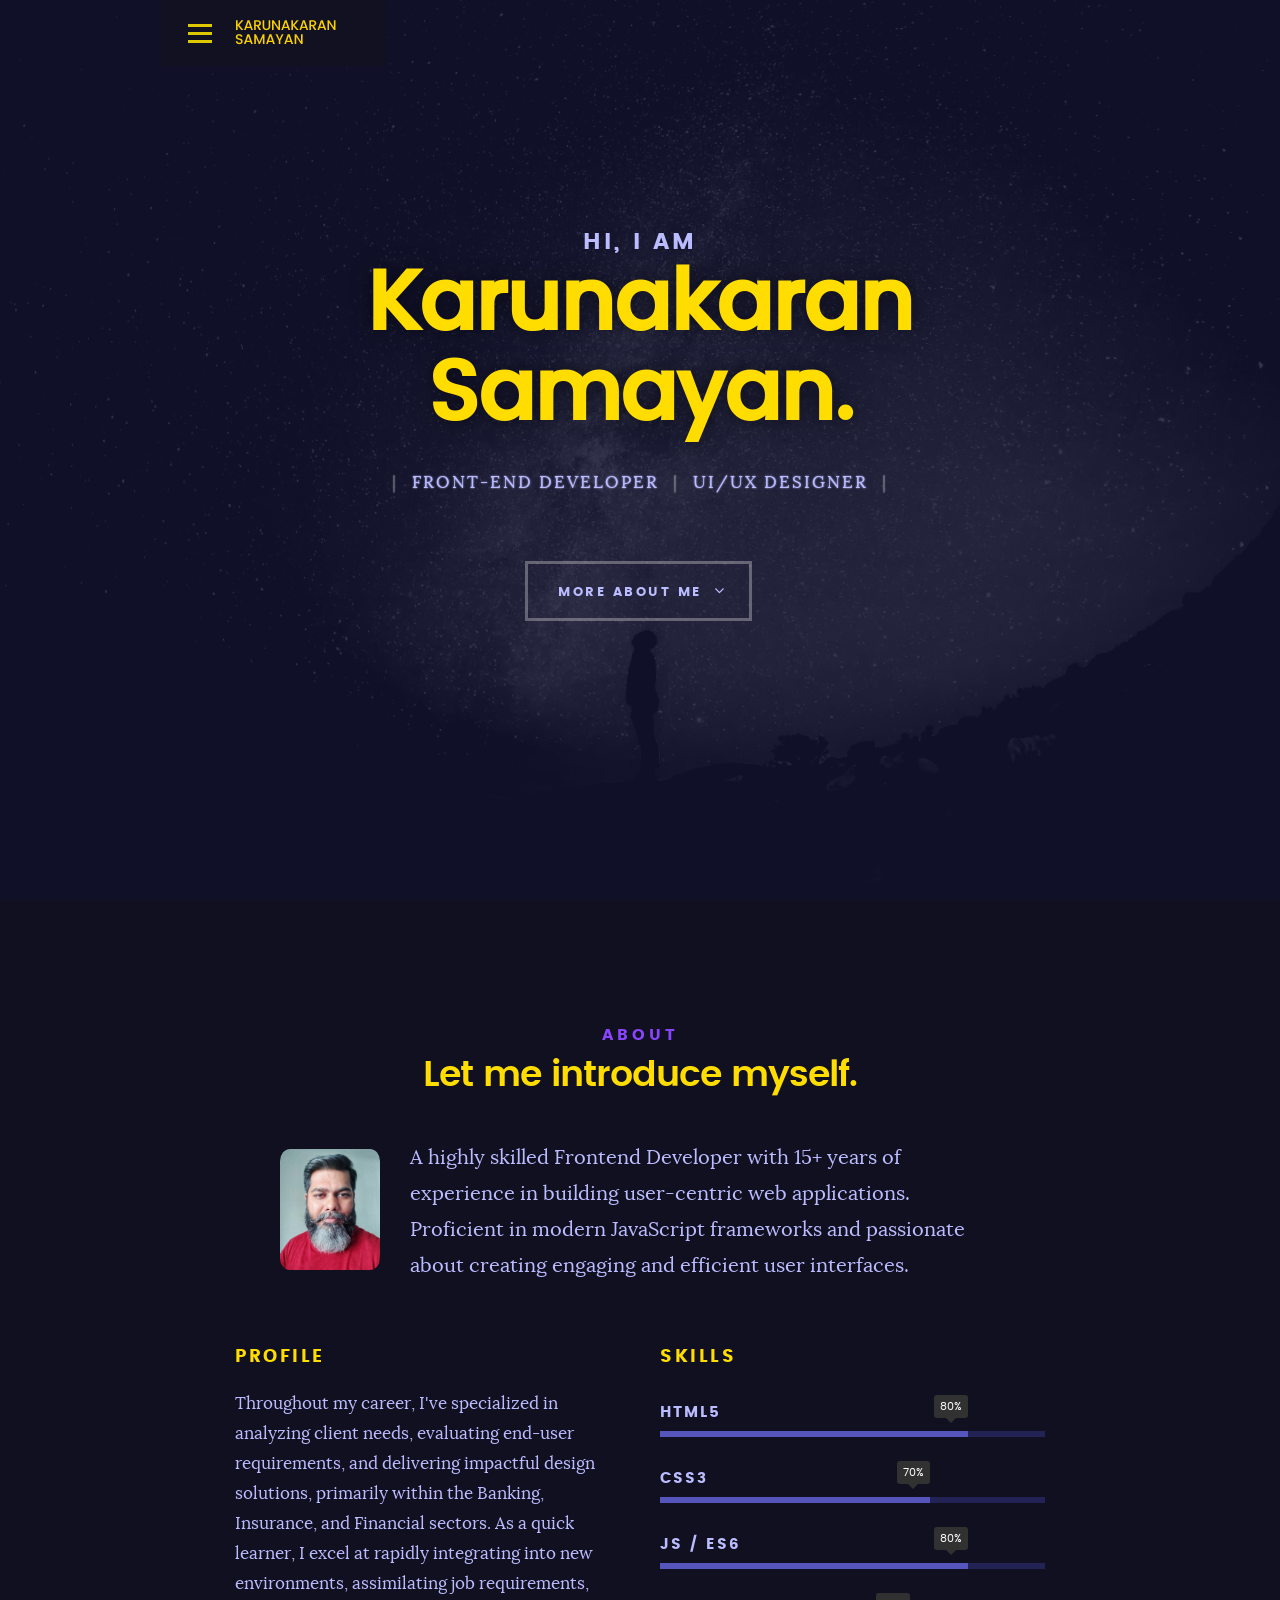
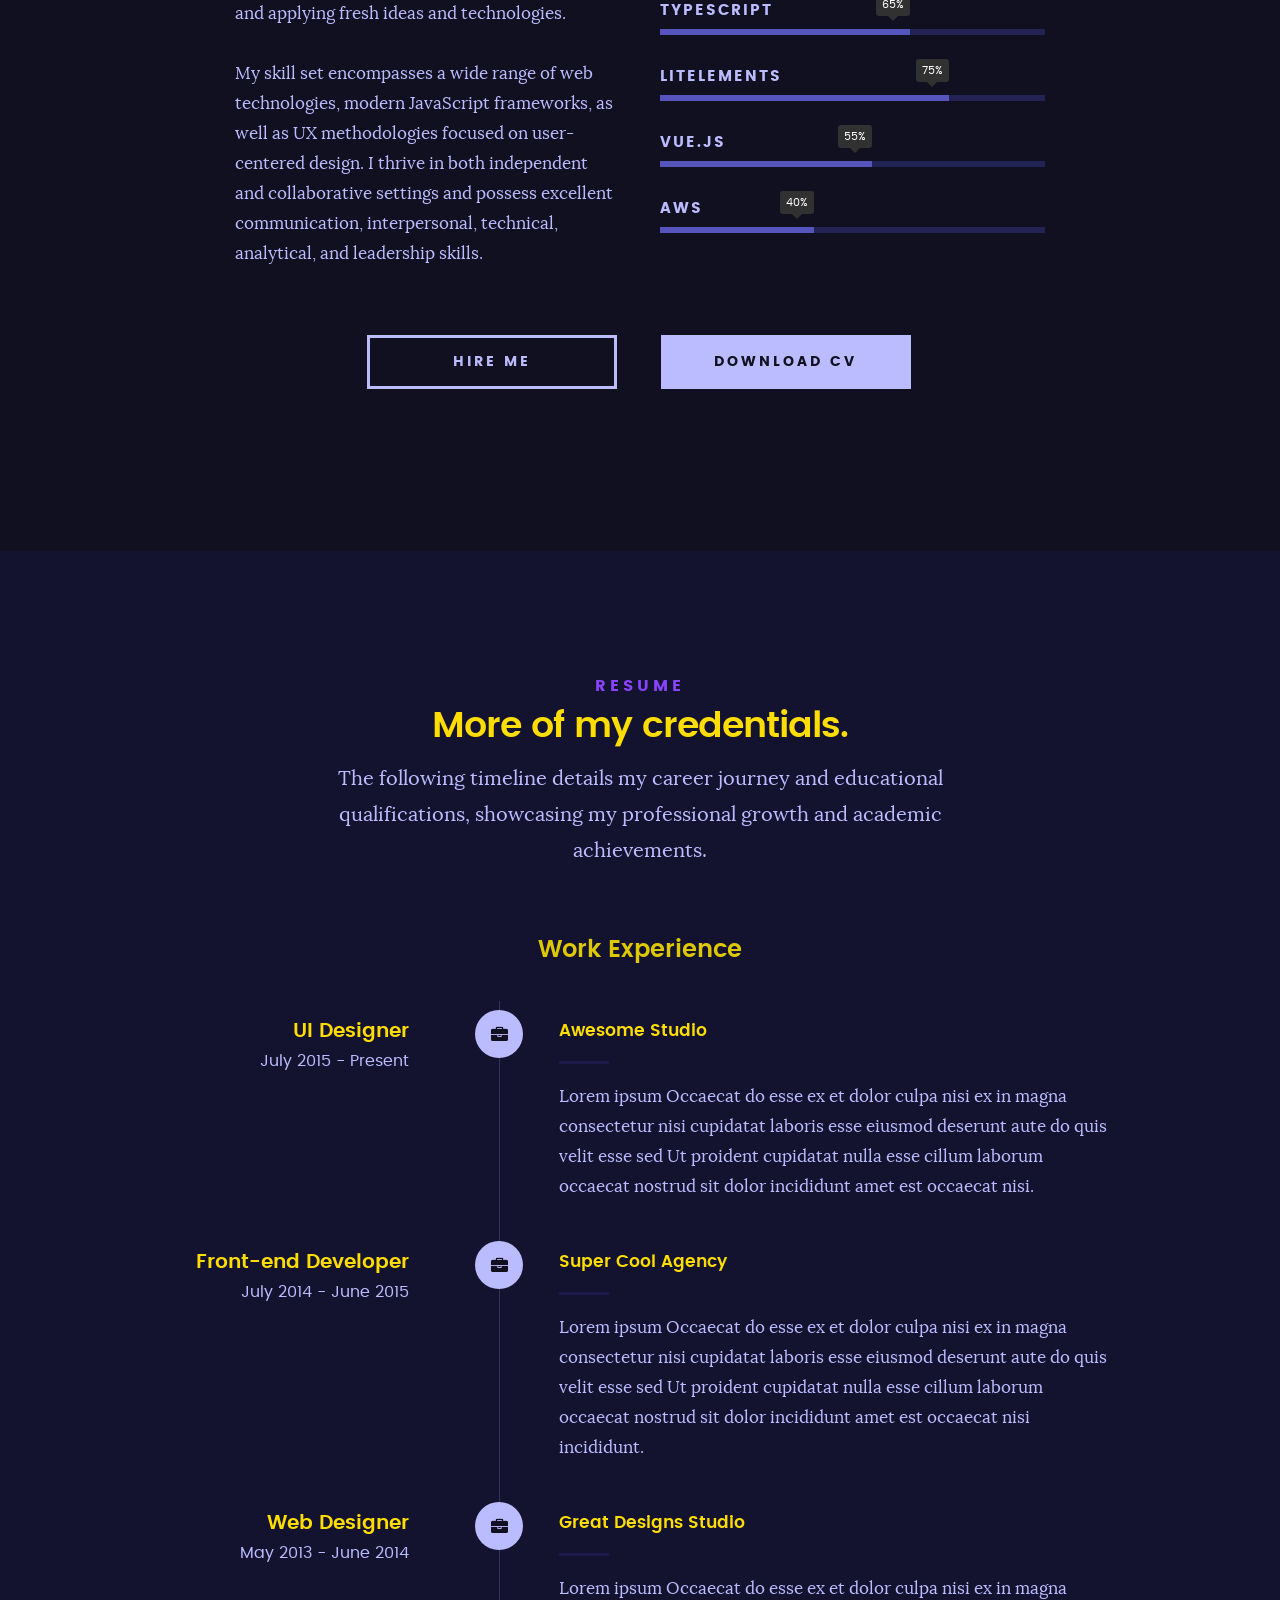
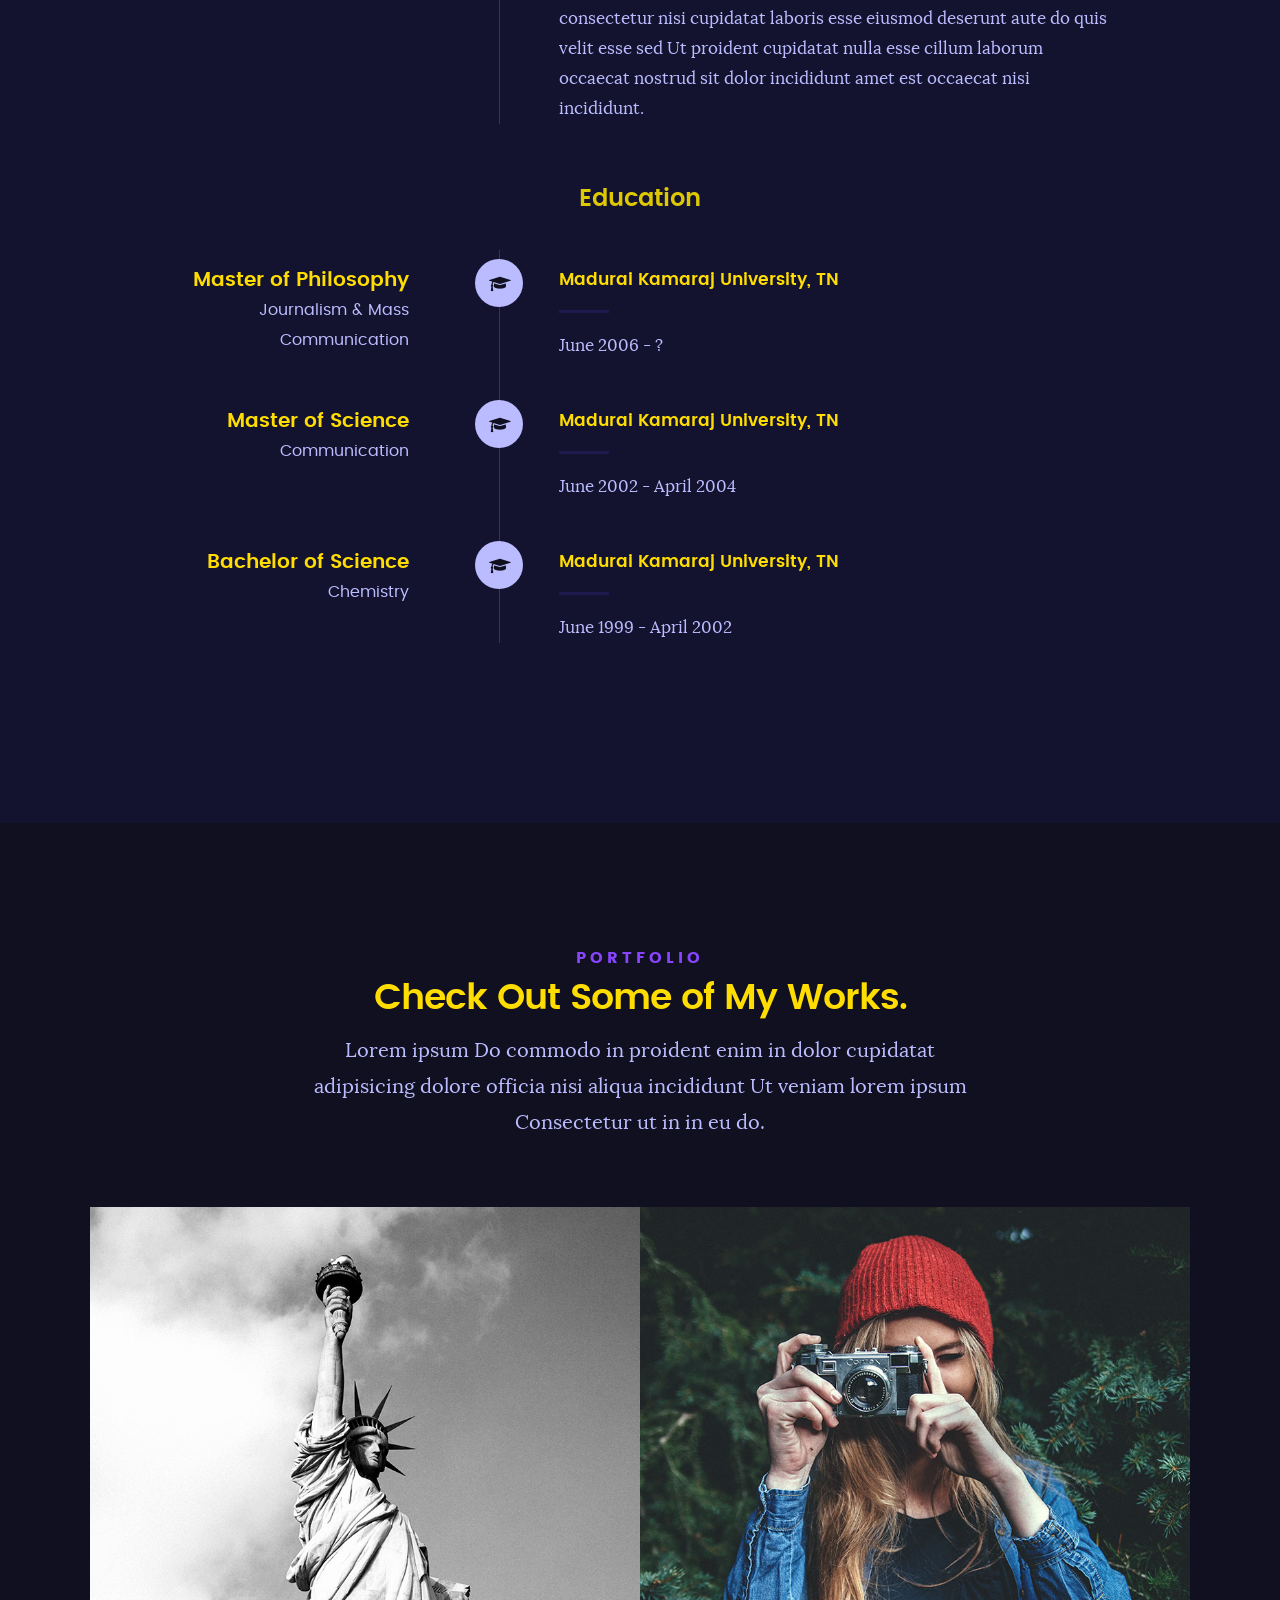
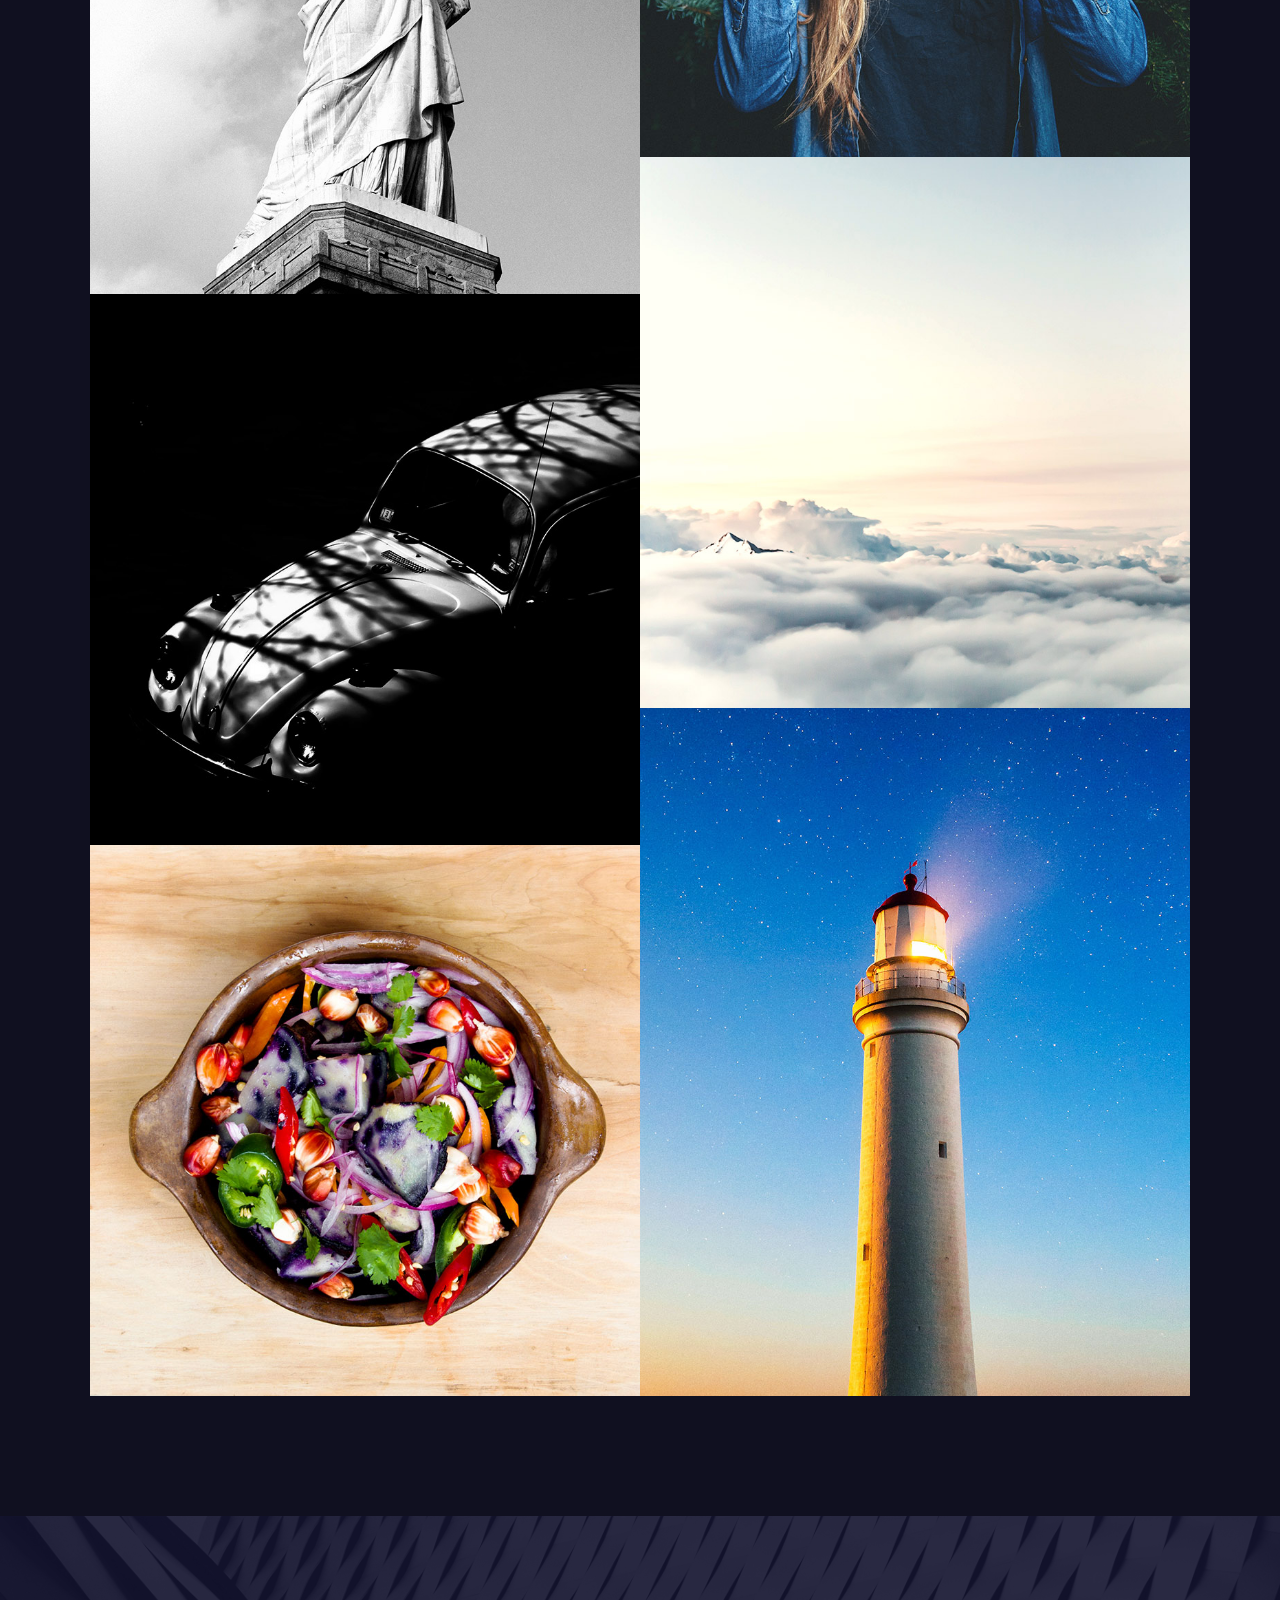
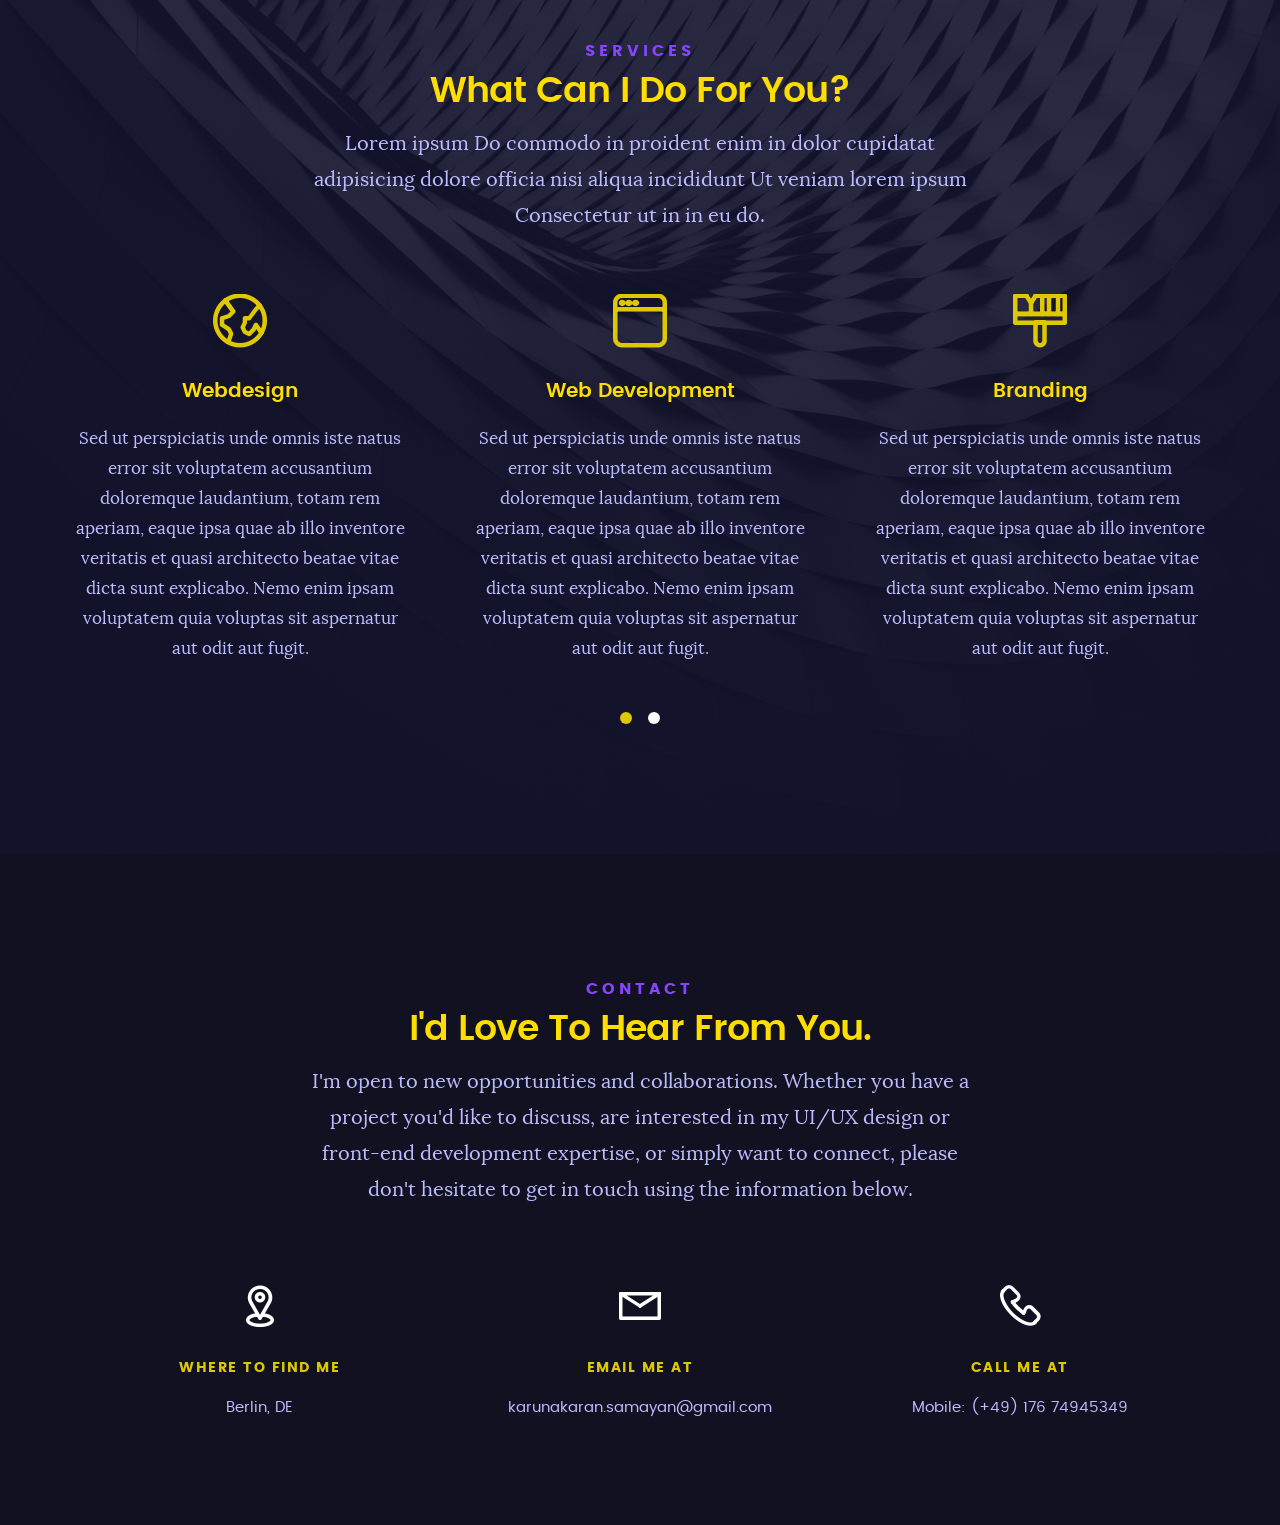
==== commit c17c40f8: "fix acdemic list alignment" ====
--- a/index.html
+++ b/index.html
@@ -301,12 +301,13 @@
 	   				</div>
 
 	   				<div class="timeline-header">
-	   					<h3>M.Phil., Mass Communication</h3>
-	   					<p>June 2006 - ?</p>
+	   					<h3>Master of Philosophy</h3>
+	   					<p>Journalism & Mass Communication</p>
 	   				</div>
 
 	   				<div class="timeline-content">
-	   					<h4>Madurai Kamaraj University, Tamilnadu</h4>
+	   					<h4>Madurai Kamaraj University, TN</h4>
+							<p>June 2006 - ?</p>
 	   				</div>
 
 	   			</div> <!-- /timeline-block -->
@@ -318,12 +319,13 @@
 	   				</div>
 
 	   				<div class="timeline-header">
-	   					<h3>M.Sc., Communication</h3>
-	   					<p>June 2002 - April 2004</p>
+	   					<h3>Master of Science</h3>
+	   					<p>Communication</p>
 	   				</div>
 
 	   				<div class="timeline-content">
-	   					<h4>Madurai Kamaraj University, Tamilnadu</h4>
+	   					<h4>Madurai Kamaraj University, TN</h4>
+							<p>June 2002 - April 2004</p>
 	   				</div>
 
 	   			</div> <!-- /timeline-block -->
@@ -335,12 +337,13 @@
 	   				</div>
 
 	   				<div class="timeline-header">
-	   					<h3>B.Sc., Chemistry</h3>
-	   					<p>June 1999 - April 2002</p>
+	   					<h3>Bachelor of Science</h3>
+	   					<p>Chemistry</p>
 	   				</div>
 
 	   				<div class="timeline-content">
-	   					<h4>Madurai Kamaraj University, Tamilnadu</h4>
+	   					<h4>Madurai Kamaraj University, TN</h4>
+							<p>June 1999 - April 2002</p>
 
 	   				</div>
 
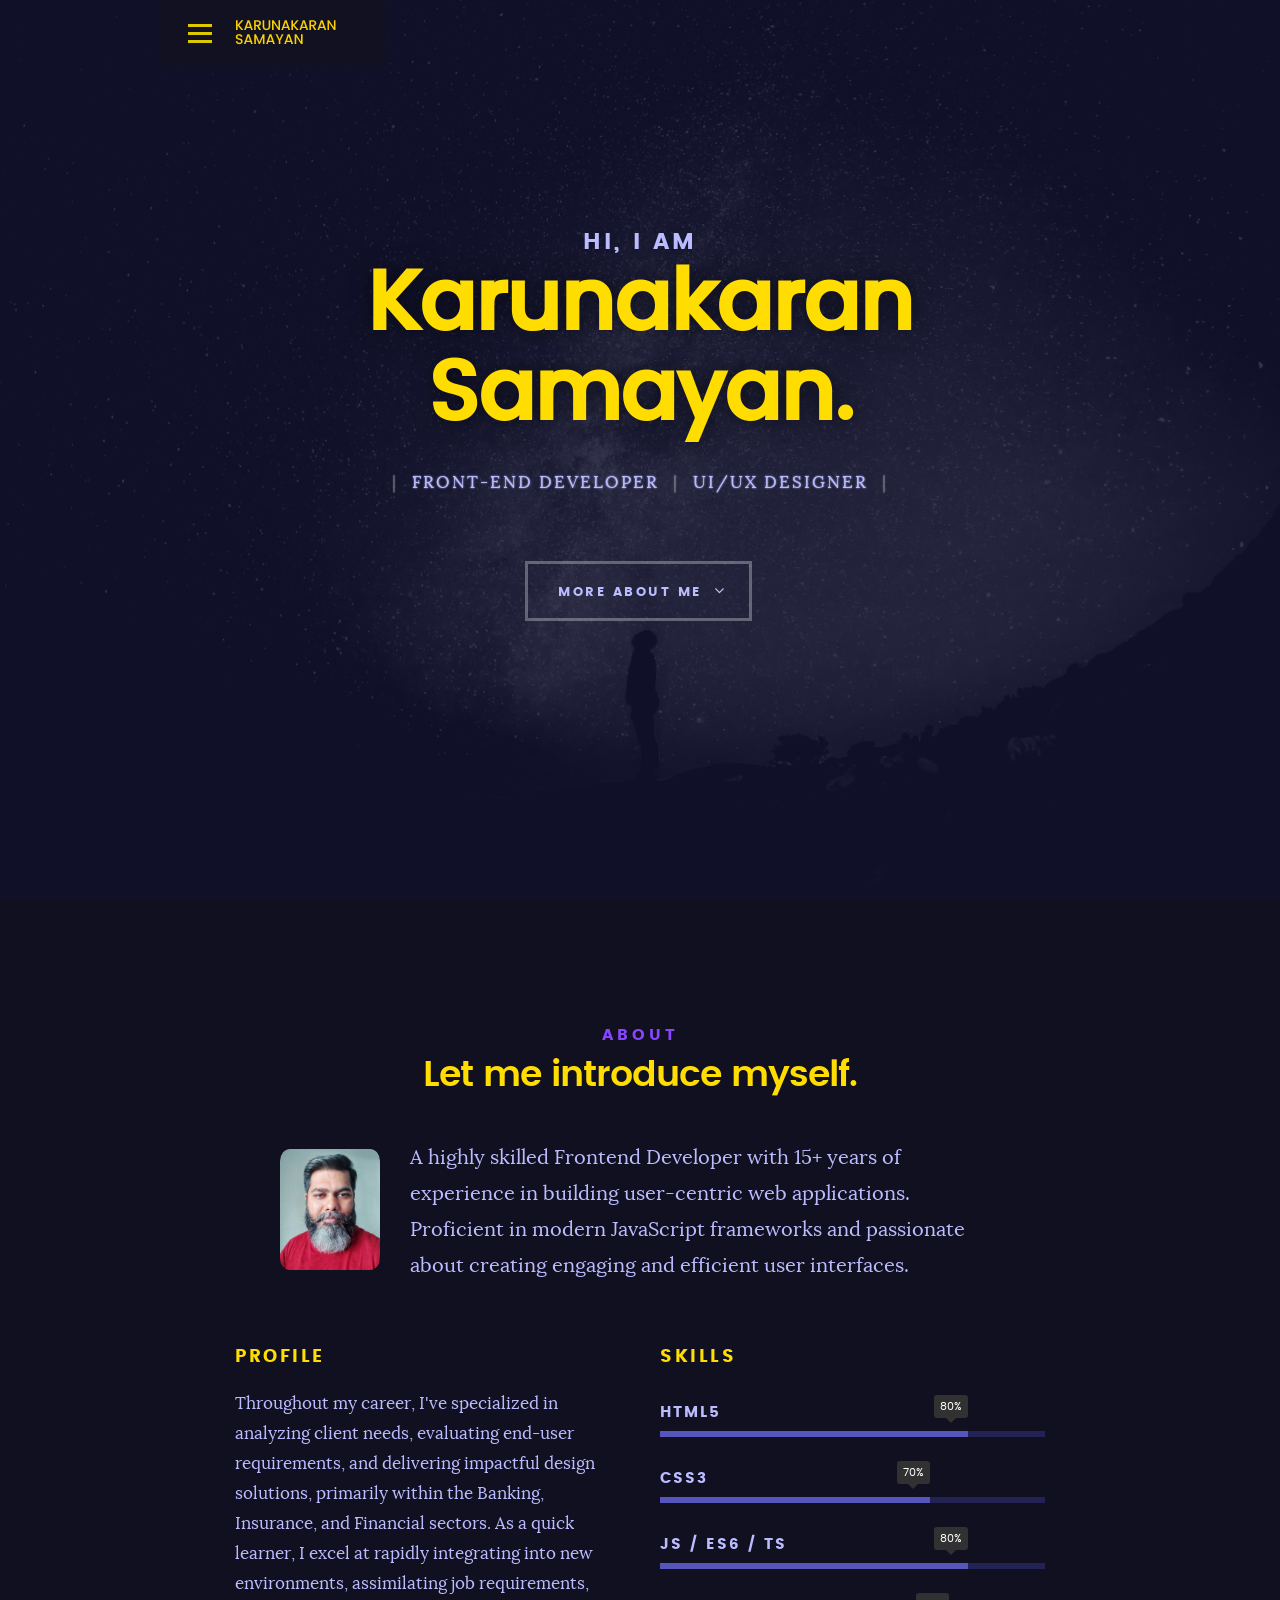
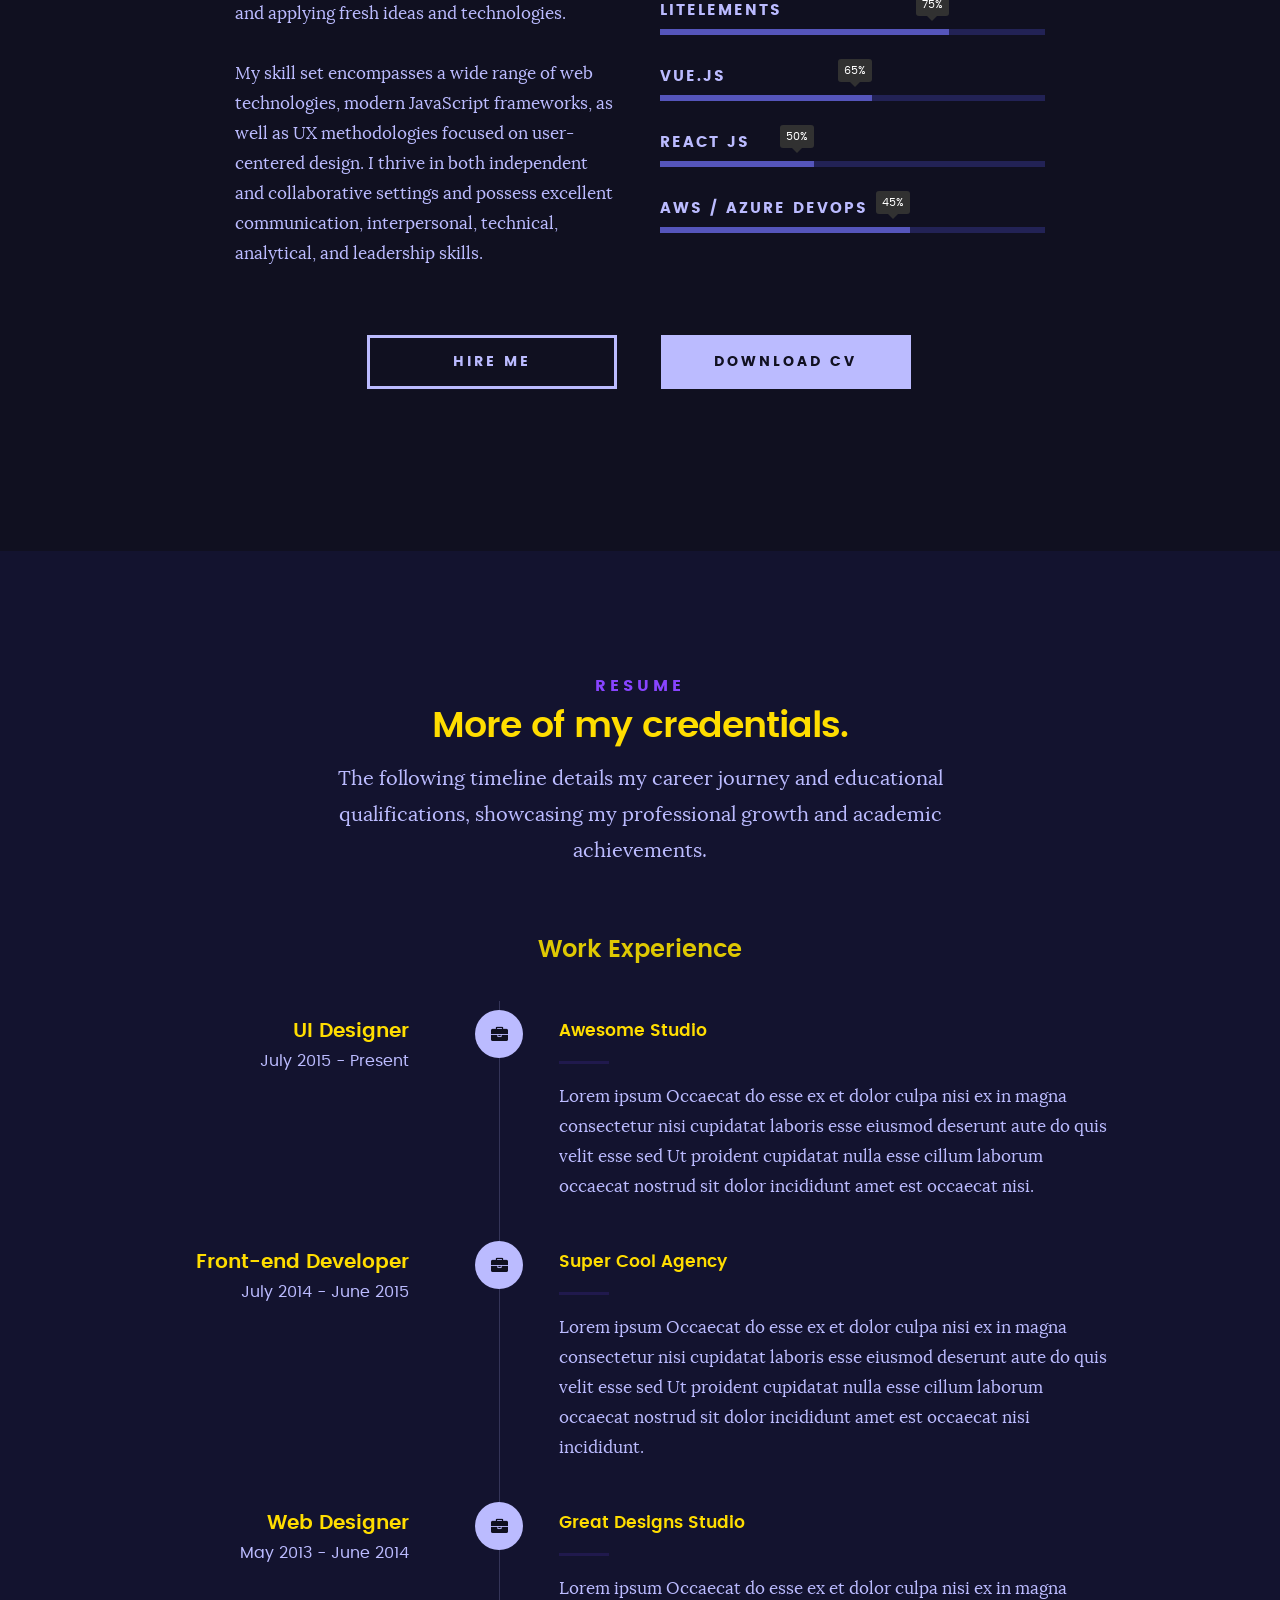
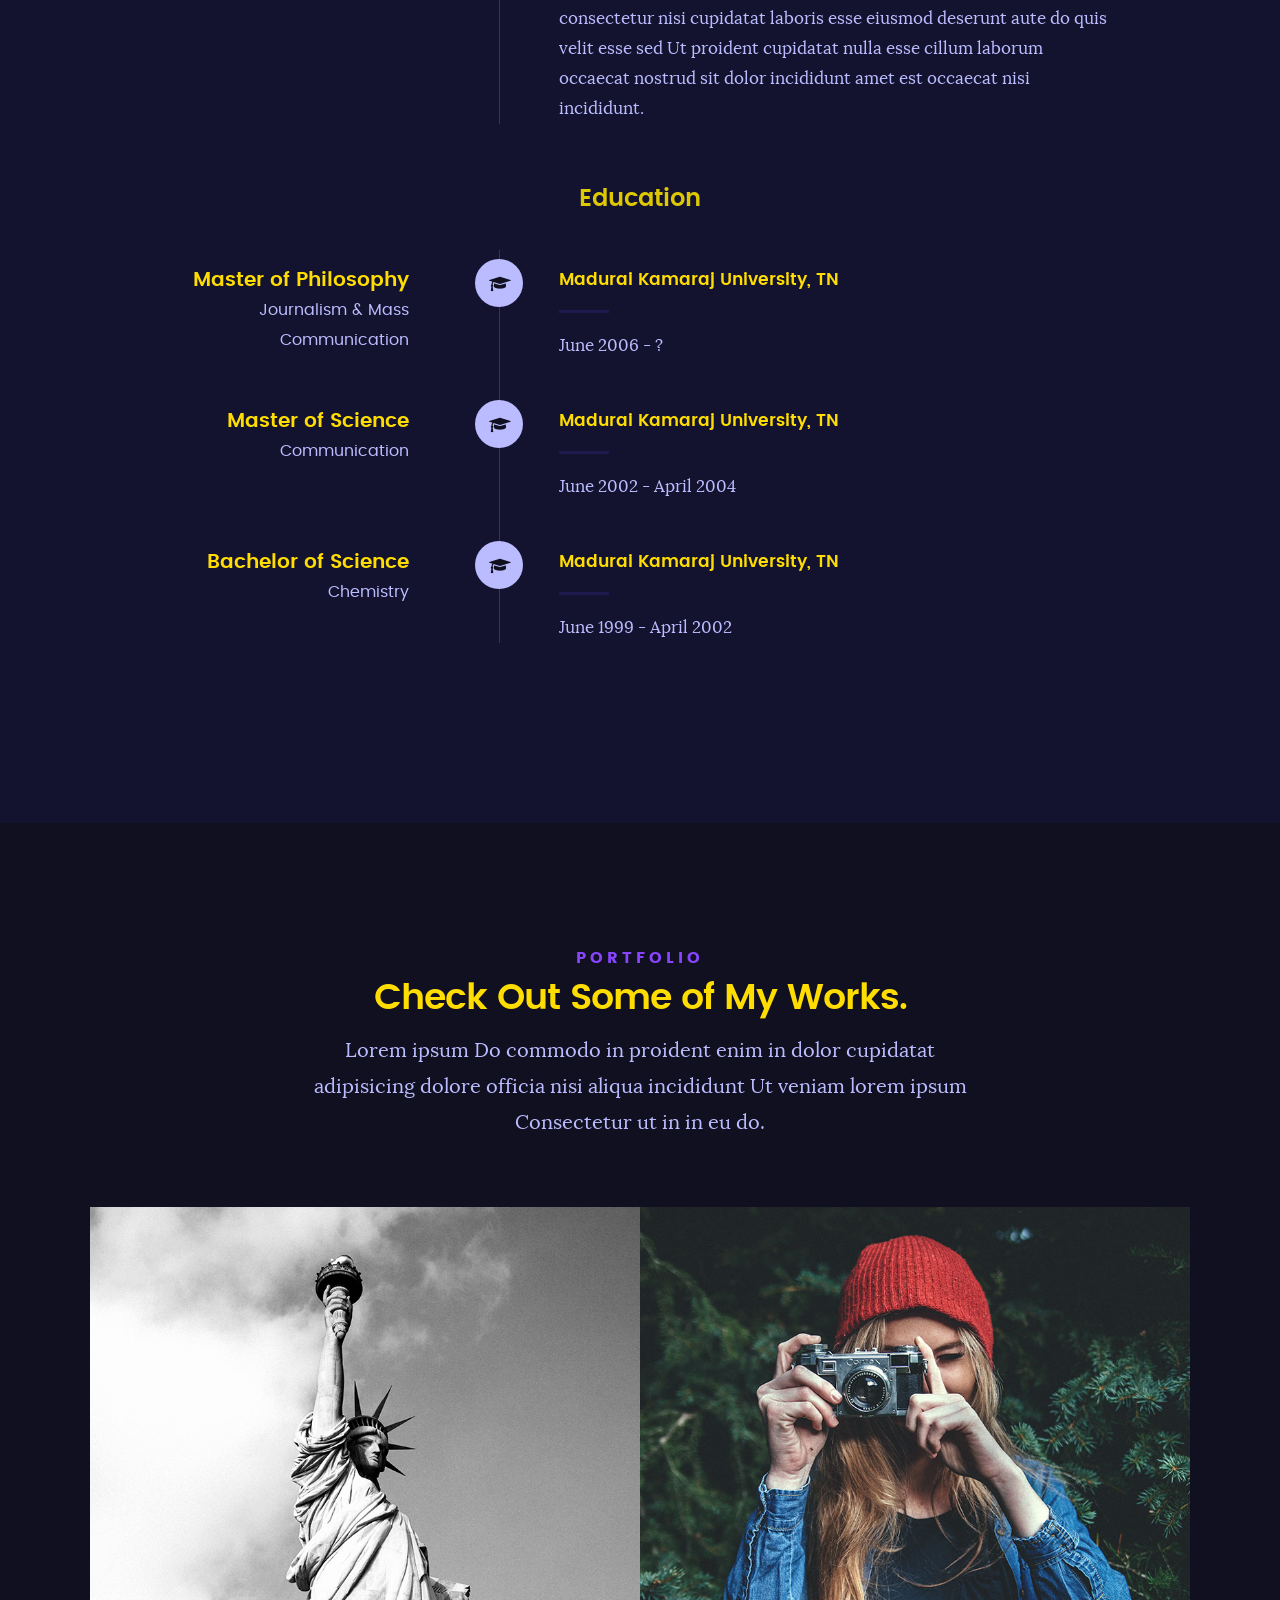
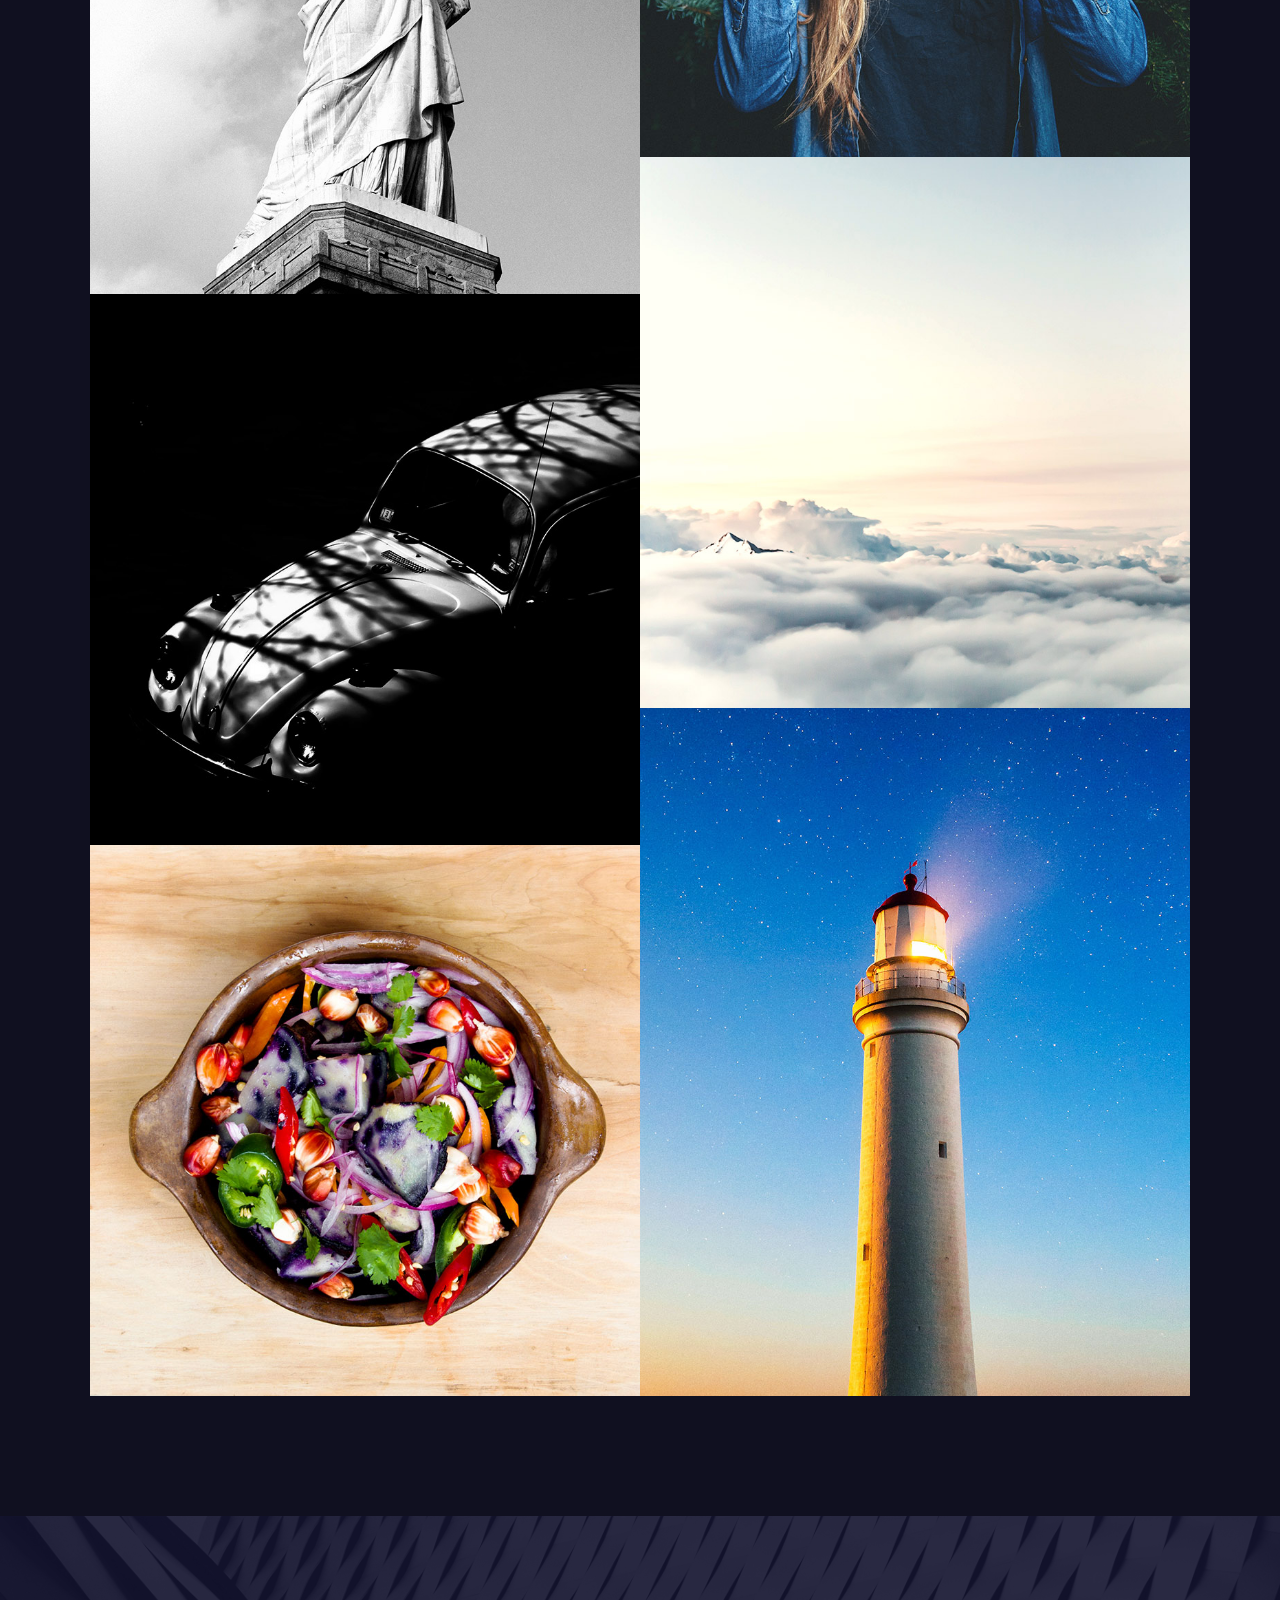
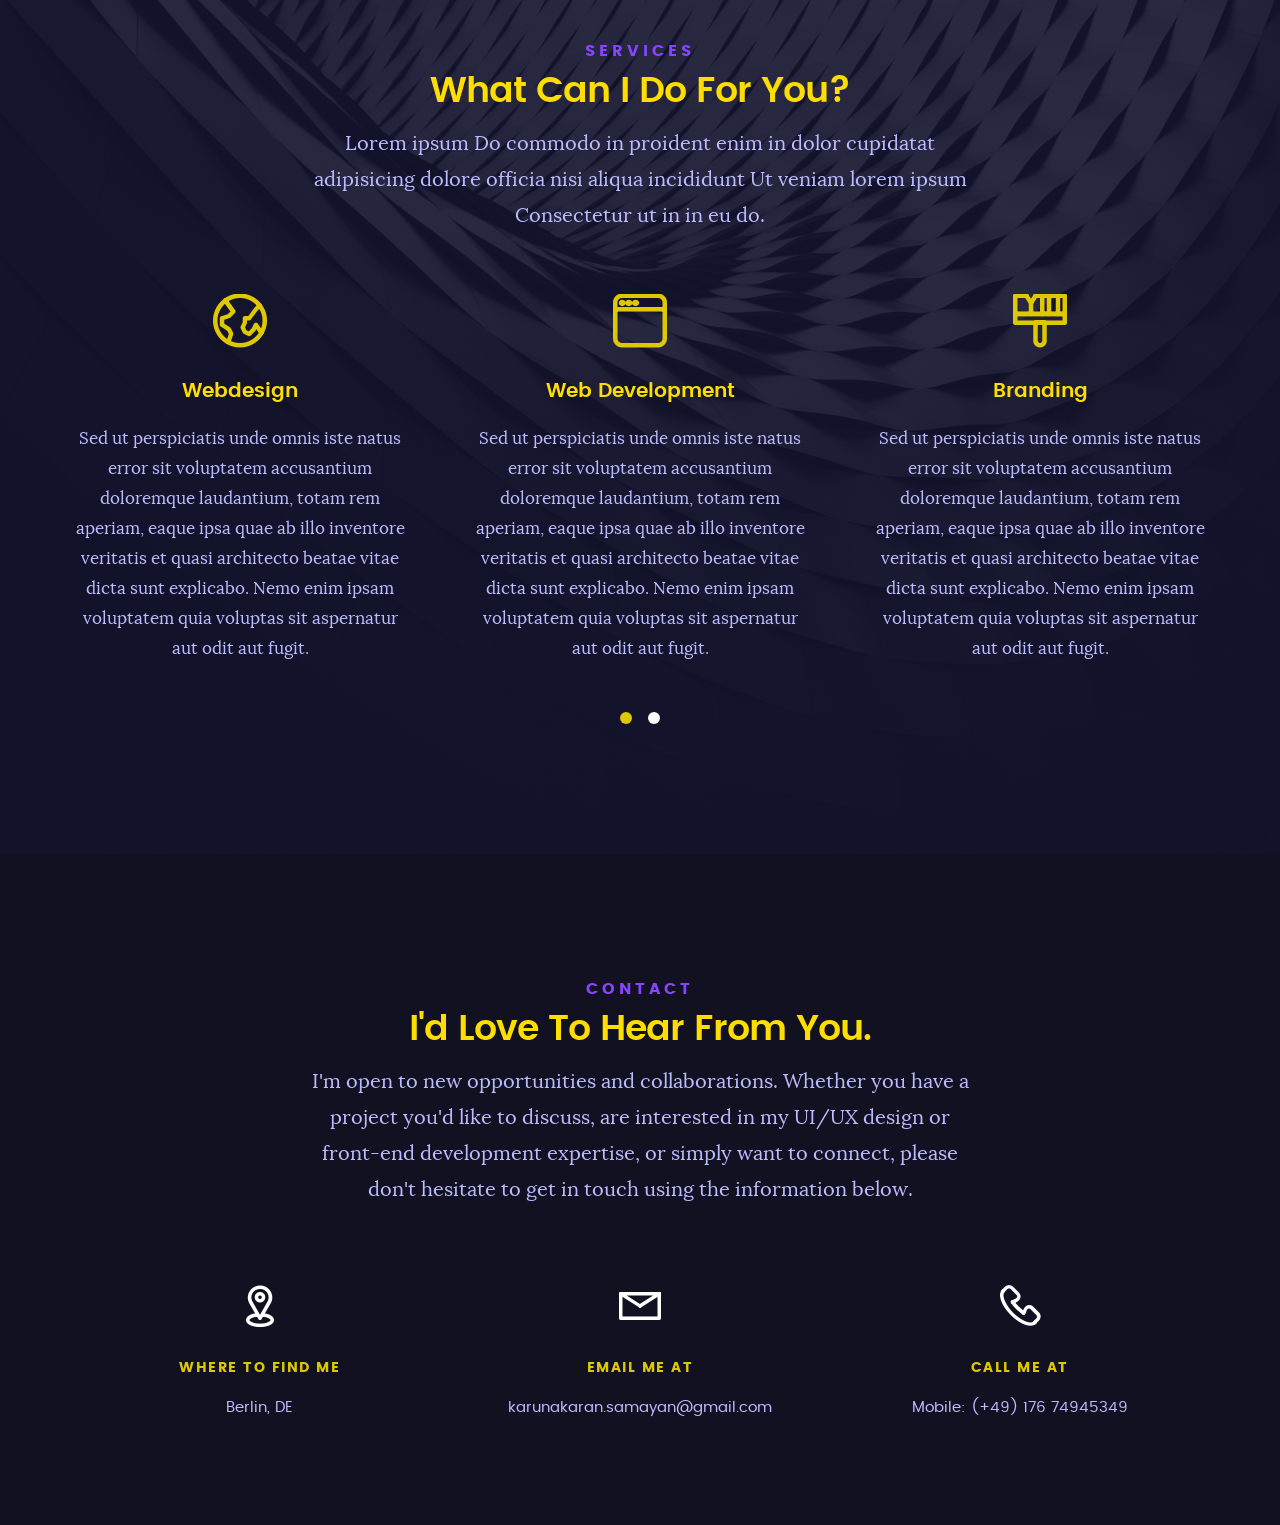
==== commit fda7a47a: "update skills" ====
--- a/index.html
+++ b/index.html
@@ -160,23 +160,23 @@
 				   </li>
 				   <li>
 				   	<div class="progress percent80"><span>80%</span></div>
-				   	<strong>JS / ES6</strong>
-				   </li>
-				   <li>
-				   	<div class="progress percent65"><span>65%</span></div>
-				   	<strong>Typescript</strong>
+				   	<strong>JS / ES6 / TS</strong>
 				   </li>
 				   <li>
 				   	<div class="progress percent75"><span>75%</span></div>
 				   	<strong>Litelements</strong>
 				   </li>
 					 <li>
-				   	<div class="progress percent55"><span>55%</span></div>
+				   	<div class="progress percent55"><span>65%</span></div>
 				   	<strong>Vue.JS</strong>
 				   </li>
 				   <li>
-				   	<div class="progress percent40"><span>40%</span></div>
-				   	<strong>AWS</strong>
+				   	<div class="progress percent40"><span>50%</span></div>
+				   	<strong>React Js</strong>
+				   </li>
+				   <li>
+				   	<div class="progress percent65"><span>45%</span></div>
+				   	<strong>AWS / Azure Devops</strong>
 				   </li>
 
 				</ul> <!-- /skill-bars -->
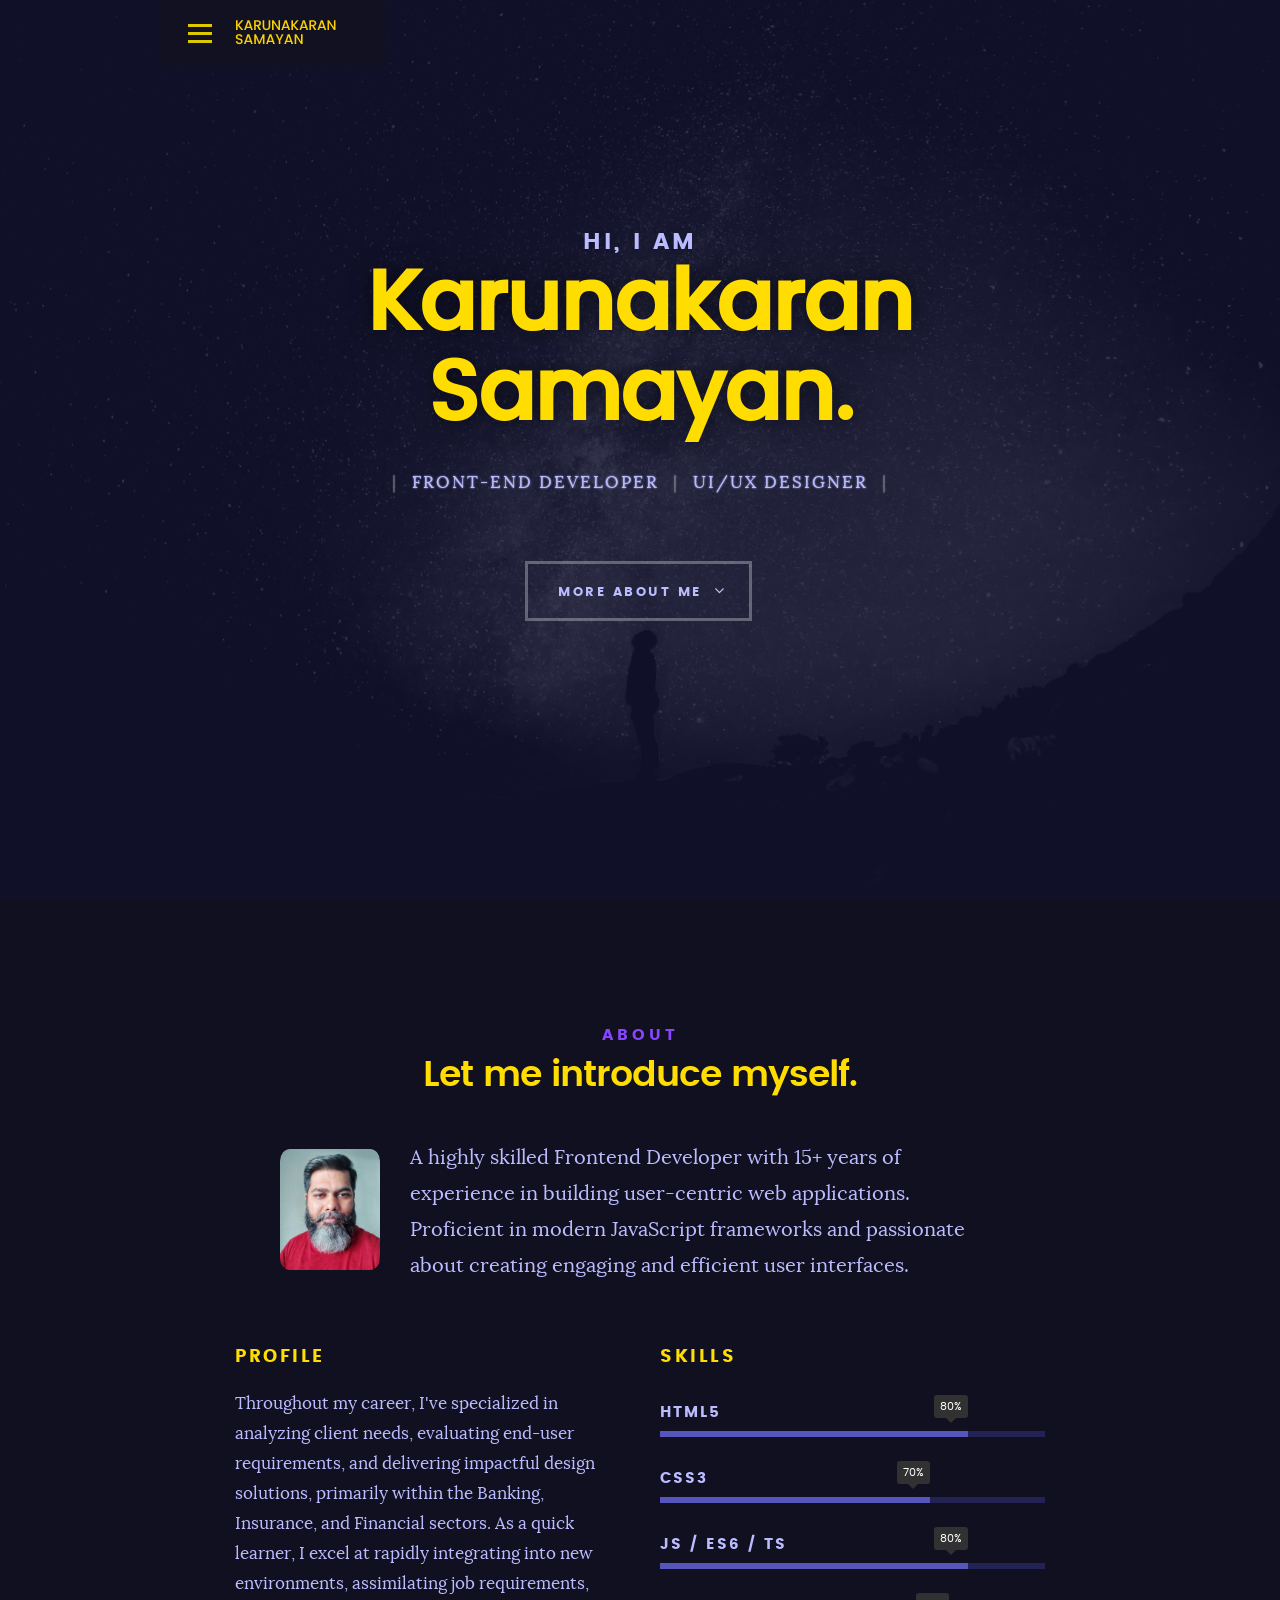
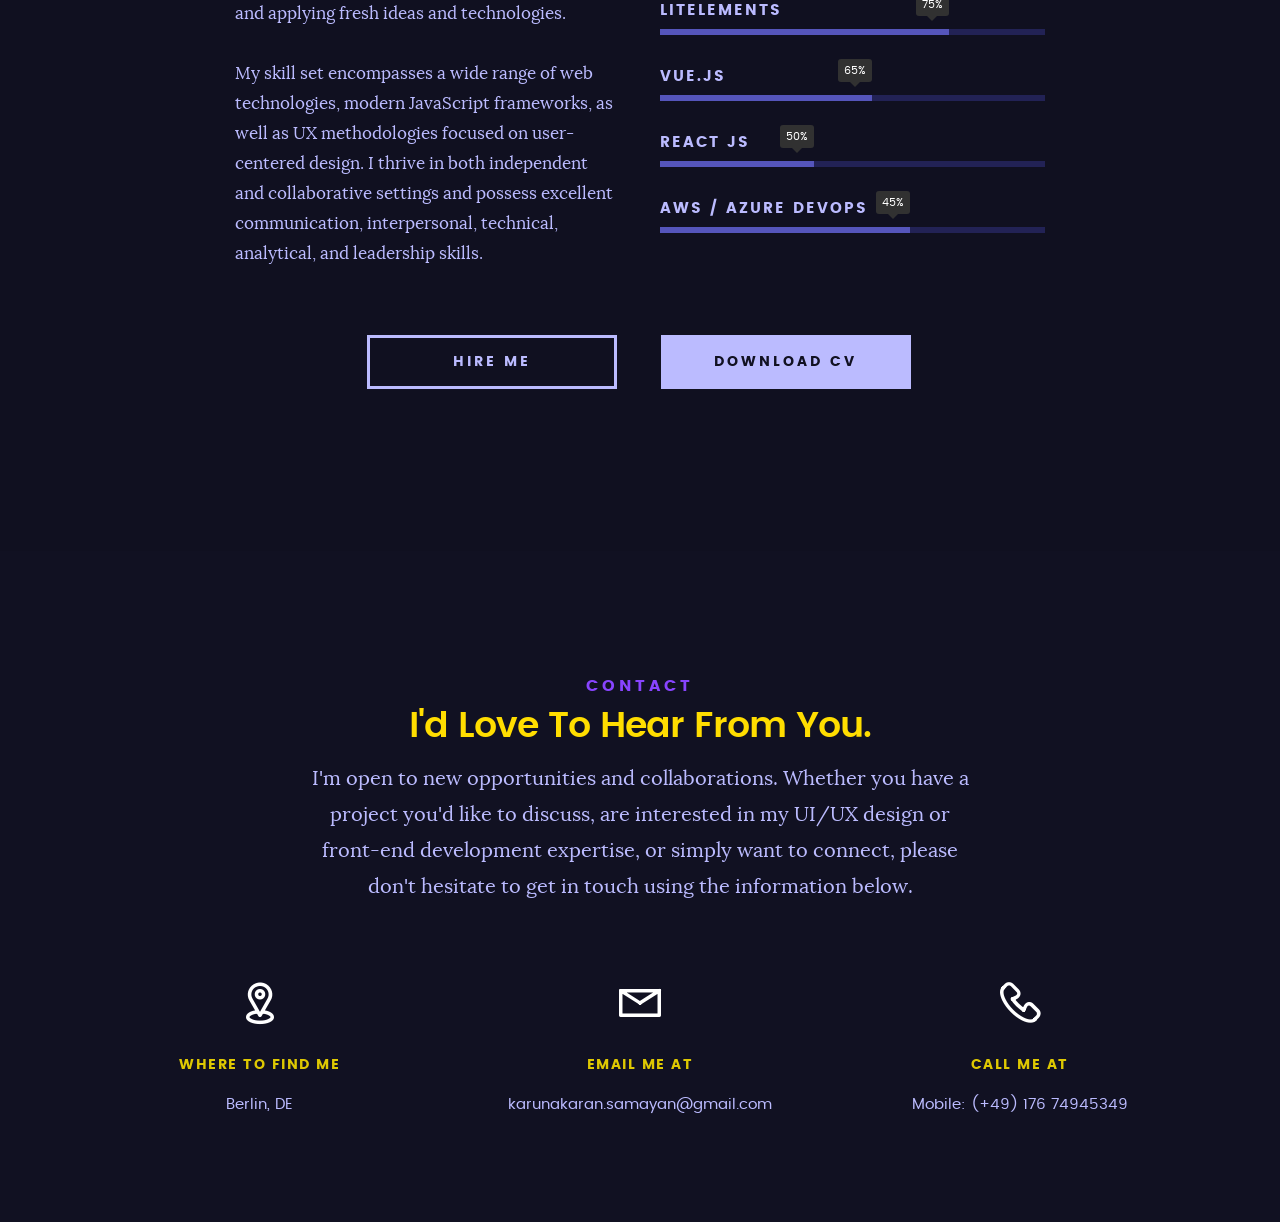
==== commit 7dcca2d8: "wip: hide sections" ====
--- a/index.html
+++ b/index.html
@@ -197,7 +197,7 @@
 
    <!-- resume Section
    ================================================== -->
-	<section id="resume" class="grey-section">
+	<section id="resume" class="grey-section" style="display: none;">
 
 		<div class="row section-intro">
    		<div class="col-twelve">
@@ -360,7 +360,7 @@
 
 	<!-- Portfolio Section
    ================================================== -->
-	<section id="portfolio">
+	<section id="portfolio" style="display: none;">
 
 		<div class="row section-intro">
    		<div class="col-twelve">
@@ -613,7 +613,7 @@
 
 	<!-- services Section
    ================================================== -->
-	<section id="services">
+	<section id="services" style="display: none;">
 
 		<div class="overlay"></div>
 
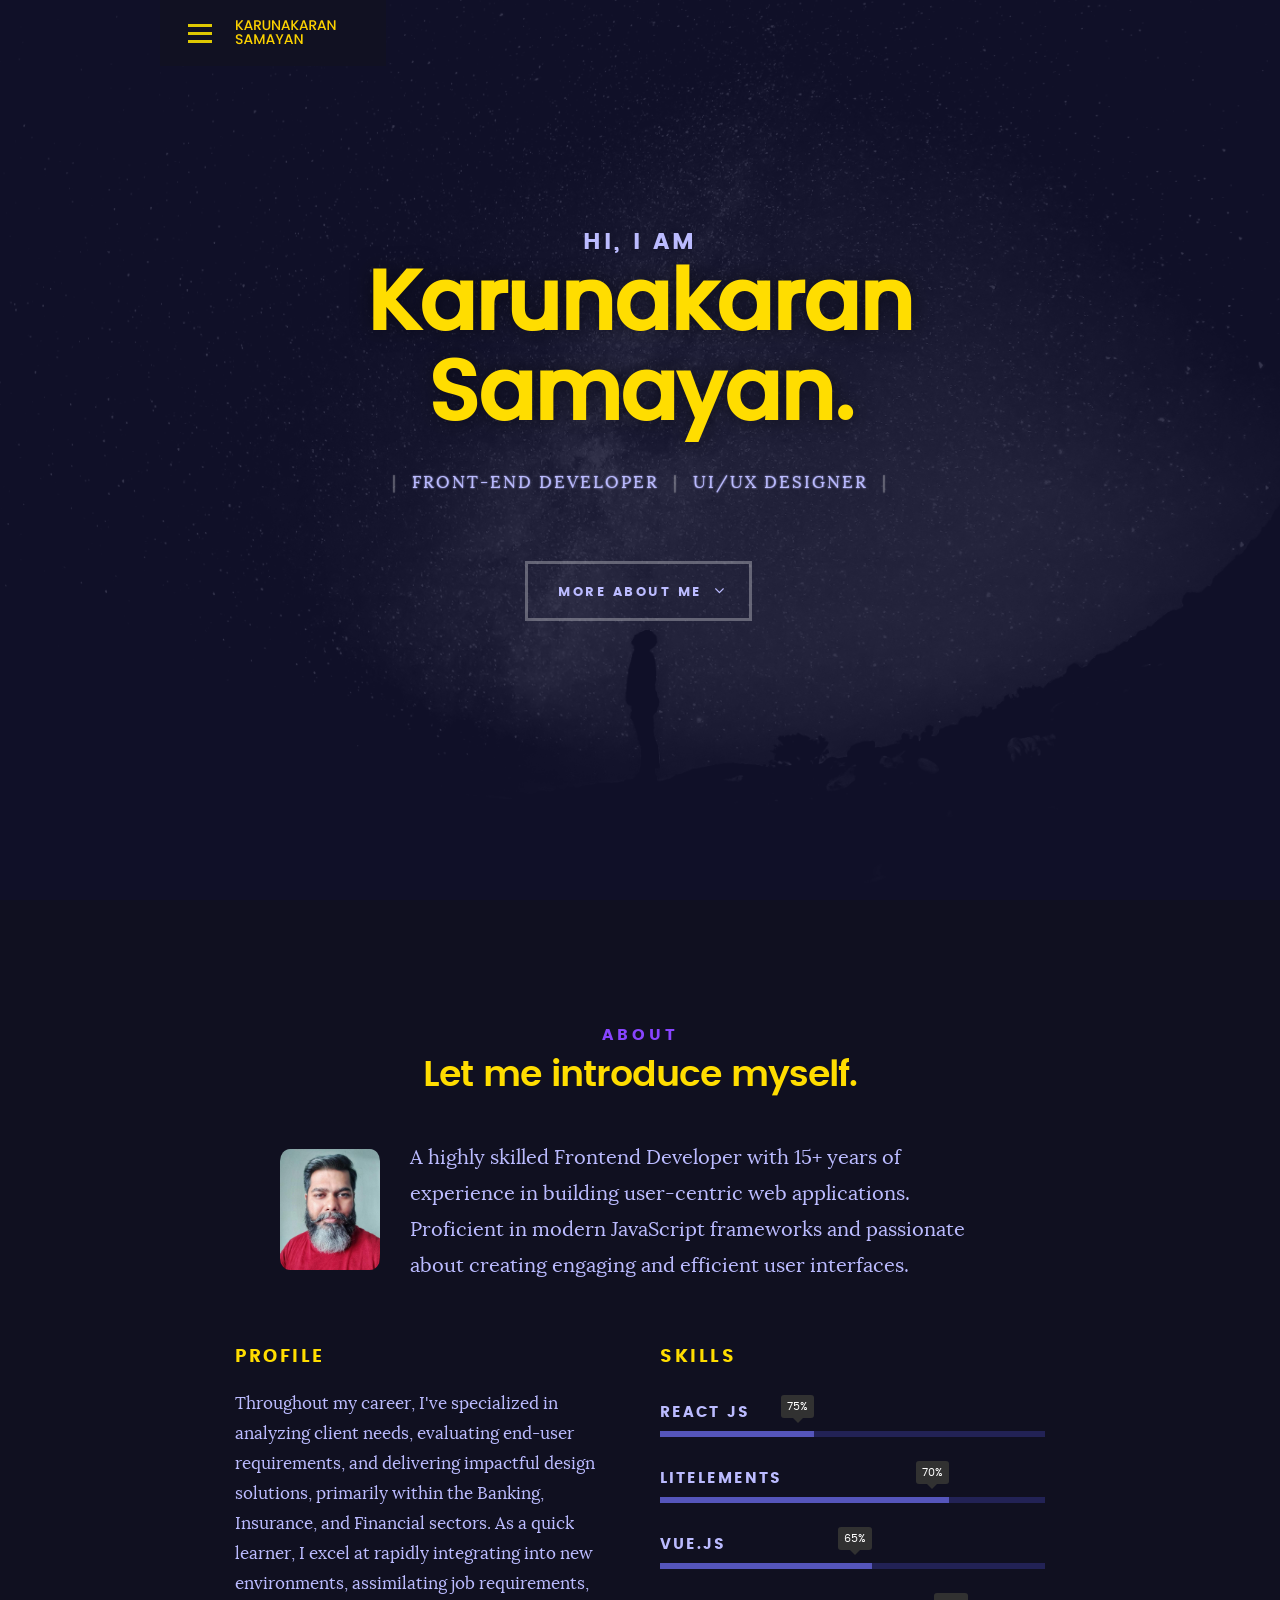
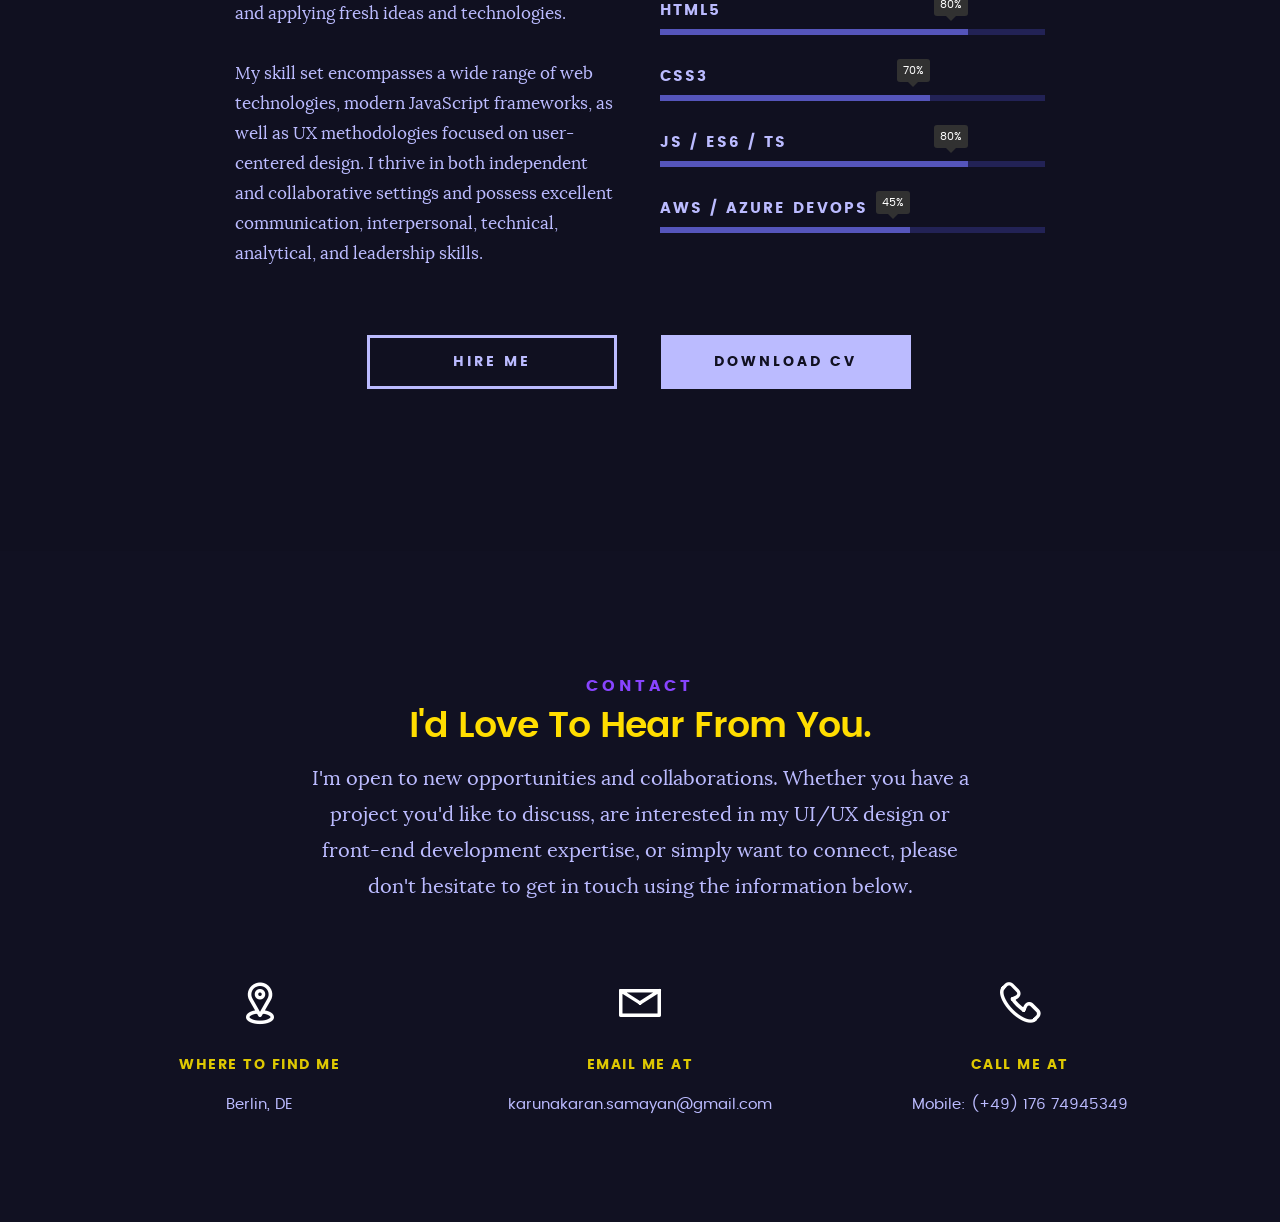
==== commit 2bc36818: "update skills" ====
--- a/index.html
+++ b/index.html
@@ -150,6 +150,18 @@
    			<h3>Skills</h3>
 
 				<ul class="skill-bars">
+					 <li>
+				   	<div class="progress percent40"><span>75%</span></div>
+				   	<strong>React Js</strong>
+				   </li>
+					 <li>
+				   	<div class="progress percent75"><span>70%</span></div>
+				   	<strong>Litelements</strong>
+				   </li>
+					 <li>
+				   	<div class="progress percent55"><span>65%</span></div>
+				   	<strong>Vue.JS</strong>
+				   </li>
 				   <li>
 				   	<div class="progress percent80"><span>80%</span></div>
 				   	<strong>HTML5</strong>
@@ -162,18 +174,8 @@
 				   	<div class="progress percent80"><span>80%</span></div>
 				   	<strong>JS / ES6 / TS</strong>
 				   </li>
-				   <li>
-				   	<div class="progress percent75"><span>75%</span></div>
-				   	<strong>Litelements</strong>
-				   </li>
-					 <li>
-				   	<div class="progress percent55"><span>65%</span></div>
-				   	<strong>Vue.JS</strong>
-				   </li>
-				   <li>
-				   	<div class="progress percent40"><span>50%</span></div>
-				   	<strong>React Js</strong>
-				   </li>
+
+
 				   <li>
 				   	<div class="progress percent65"><span>45%</span></div>
 				   	<strong>AWS / Azure Devops</strong>
